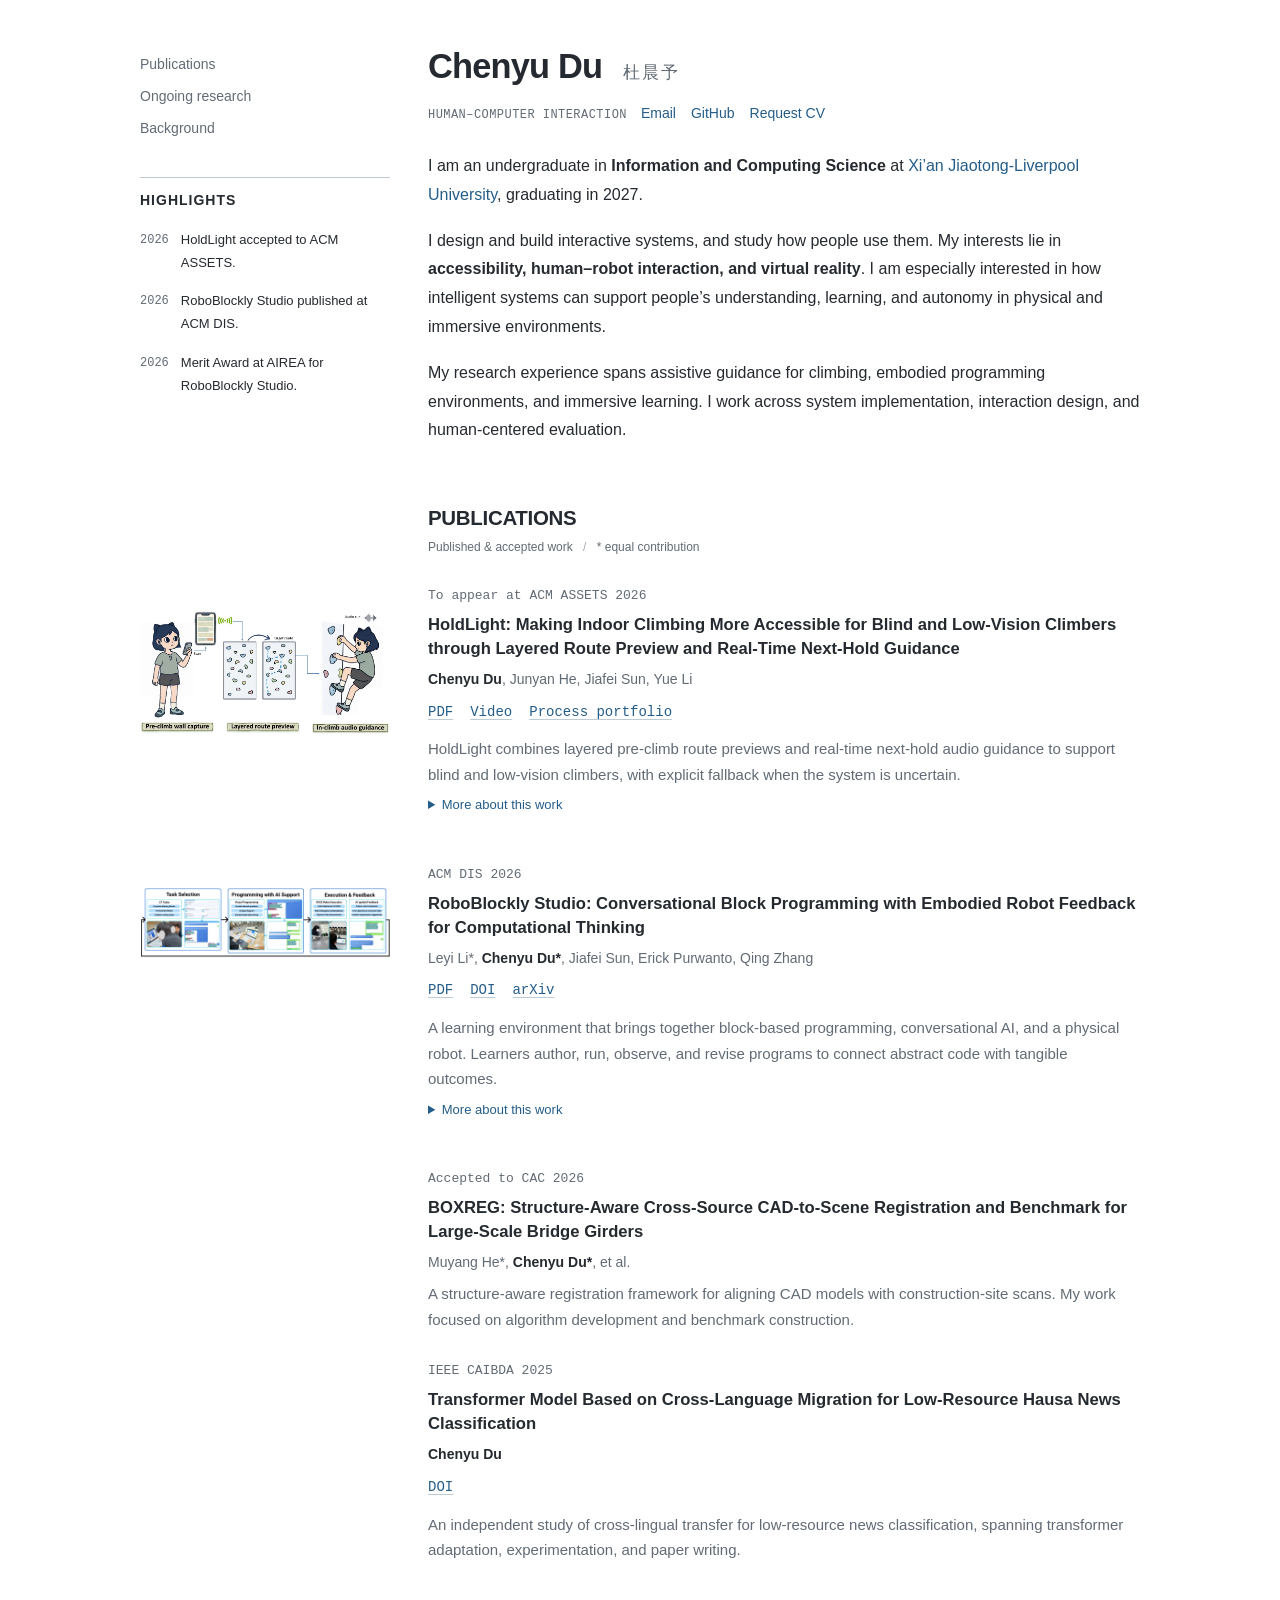
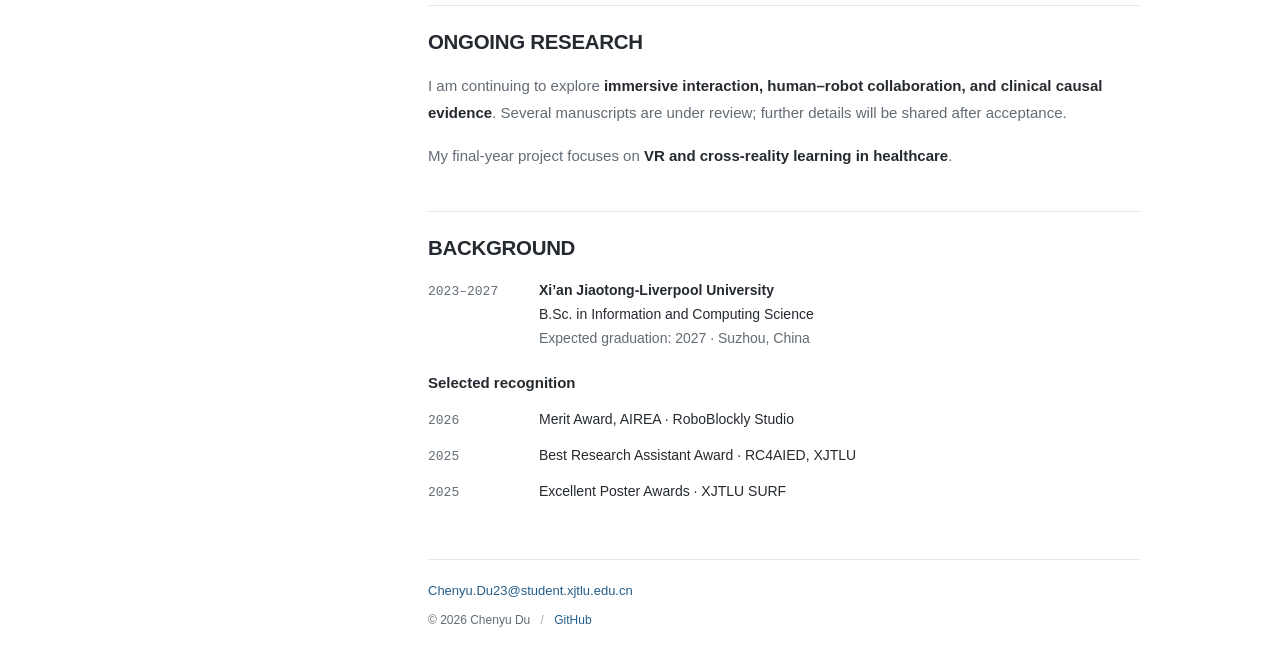
==== index.html @ e1e1f390 "Create academic homepage with accepted publications and private ongoing research" ====
<!doctype html>
<html lang="en"><head><meta charset="utf-8"><meta name="viewport" content="width=device-width, initial-scale=1"><title>Chenyu Du | Human–Computer Interaction</title><meta name="description" content="Chenyu Du, undergraduate at XJTLU. Research in human–computer interaction, accessibility, human–robot interaction, and virtual reality."><meta name="theme-color" content="#ffffff"><link rel="canonical" href="https://yuuu-05.github.io/"><link rel="icon" href="data:image/svg+xml,%3Csvg xmlns='http://www.w3.org/2000/svg' viewBox='0 0 64 64'%3E%3Crect width='64' height='64' rx='12' fill='%23212830'/%3E%3Ctext x='32' y='44' text-anchor='middle' font-family='Arial' font-size='32' fill='white'%3ECD%3C/text%3E%3C/svg%3E"><link rel="stylesheet" href="styles.css"><script defer src="script.js"></script></head>
<body><a href="#about" class="skip-link">Skip to content</a><main class="page">
<div class="introduction">
<section id="about" class="about" aria-labelledby="name"><h1 id="name">Chenyu Du <span lang="zh">杜晨予</span></h1><div class="identity"><p>Human–Computer Interaction</p><nav aria-label="Profile links"><a href="mailto:Chenyu.Du23@student.xjtlu.edu.cn">Email</a><a href="https://github.com/Yuuu-05">GitHub</a><a href="mailto:Chenyu.Du23@student.xjtlu.edu.cn?subject=CV%20request">Request CV</a></nav></div>
<p>I am an undergraduate in <strong>Information and Computing Science</strong> at <a href="https://www.xjtlu.edu.cn/en">Xi’an Jiaotong-Liverpool University</a>, graduating in 2027.</p>
<p>I design and build interactive systems, and study how people use them. My interests lie in <strong>accessibility, human–robot interaction, and virtual reality</strong>. I am especially interested in how intelligent systems can support people’s understanding, learning, and autonomy in physical and immersive environments.</p>
<p>My research experience spans assistive guidance for climbing, embodied programming environments, and immersive learning. I work across system implementation, interaction design, and human-centered evaluation.</p></section>
<aside class="sidebar" aria-label="Highlights and navigation"><nav class="section-nav" aria-label="On this page"><a href="#publications">Publications</a><a href="#ongoing">Ongoing research</a><a href="#background">Background</a></nav><section class="highlights"><h2>Highlights</h2><p><time>2026</time><span><strong>HoldLight</strong> accepted to ACM ASSETS.</span></p><p><time>2026</time><span><strong>RoboBlockly Studio</strong> published at ACM DIS.</span></p><p><time>2026</time><span>Merit Award at AIREA for RoboBlockly Studio.</span></p></section></aside></div>
<section id="publications" aria-labelledby="publications-title"><header class="section-header"><h2 id="publications-title">Publications</h2><p>Published &amp; accepted work <span class="separator">/</span> * equal contribution</p></header>
<article class="paper" id="holdlight"><figure class="paper-visual"><a href="files/HoldLight.pdf" aria-label="Read the HoldLight paper"><img src="assets/holdlight.webp" width="975" height="486" alt="HoldLight: wall capture, layered route preview, and in-climb audio guidance."></a></figure><div class="paper-body"><p class="venue">To appear at ACM ASSETS 2026</p><h3><a href="files/HoldLight.pdf">HoldLight: Making Indoor Climbing More Accessible for Blind and Low-Vision Climbers through Layered Route Preview and Real-Time Next-Hold Guidance</a></h3><p class="authors"><strong>Chenyu Du</strong>, Junyan He, Jiafei Sun, Yue Li</p><div class="paper-links"><a href="files/HoldLight.pdf">PDF</a><a href="files/HoldLight-demo.mp4">Video</a><a href="https://yuuu-05.github.io/CPT208-ClimbProject-C2-4/">Process portfolio</a></div><p class="abstract">HoldLight combines layered pre-climb route previews and real-time next-hold audio guidance to support blind and low-vision climbers, with explicit fallback when the system is uncertain.</p><details><summary>More about this work</summary><div class="expanded"><p>I led the end-to-end mobile system implementation, including wall capture, hold detection, route sequencing, pose tracking, and audio guidance. I also led formative inquiry, iterative pilot refinement, and a counterbalanced evaluation with 12 blind and low-vision climbers.</p><p>The study examined route understanding, uncertainty, and perceived autonomy compared with controlled on-demand human support. Human safety support remains available throughout the climbing workflow.</p><video controls preload="none" playsinline poster="assets/holdlight.webp" aria-label="HoldLight demonstration"><source src="files/HoldLight-demo.mp4" type="video/mp4">View the <a href="files/HoldLight-demo.mp4">video</a>.</video></div></details></div></article>
<article class="paper" id="roboblockly"><figure class="paper-visual"><a href="https://arxiv.org/abs/2605.12059" aria-label="Read the RoboBlockly Studio paper"><img src="assets/roboblockly.webp" width="1092" height="308" alt="RoboBlockly Studio connects task selection, block programming with AI dialogue, and embodied robot execution."></a></figure><div class="paper-body"><p class="venue">ACM DIS 2026</p><h3><a href="https://doi.org/10.1145/3800645.3813071">RoboBlockly Studio: Conversational Block Programming with Embodied Robot Feedback for Computational Thinking</a></h3><p class="authors">Leyi Li*, <strong>Chenyu Du*</strong>, Jiafei Sun, Erick Purwanto, Qing Zhang</p><div class="paper-links"><a href="https://arxiv.org/pdf/2605.12059">PDF</a><a href="https://doi.org/10.1145/3800645.3813071">DOI</a><a href="https://arxiv.org/abs/2605.12059">arXiv</a></div><p class="abstract">A learning environment that brings together block-based programming, conversational AI, and a physical robot. Learners author, run, observe, and revise programs to connect abstract code with tangible outcomes.</p><details><summary>More about this work</summary><div class="expanded"><p>As co-first author, I co-led the technical design and implementation: Blockly-to-Python conversion, task-grounded AI feedback, WebSocket deployment, and execution on a Jetson Orin Nano / ROS 2 robot.</p><p>We informed the design through interviews with five programming teachers and evaluated the system with 32 high-school programming novices. I contributed to both study design and execution.</p></div></details></div></article>
<article class="paper text-only"><div class="paper-body"><p class="venue">Accepted to CAC 2026</p><h3>BOXREG: Structure-Aware Cross-Source CAD-to-Scene Registration and Benchmark for Large-Scale Bridge Girders</h3><p class="authors">Muyang He*, <strong>Chenyu Du*</strong>, et al.</p><p class="abstract">A structure-aware registration framework for aligning CAD models with construction-site scans. My work focused on algorithm development and benchmark construction.</p></div></article>
<article class="paper text-only"><div class="paper-body"><p class="venue">IEEE CAIBDA 2025</p><h3><a href="https://doi.org/10.1109/CAIBDA65784.2025.11182877">Transformer Model Based on Cross-Language Migration for Low-Resource Hausa News Classification</a></h3><p class="authors"><strong>Chenyu Du</strong></p><div class="paper-links"><a href="https://doi.org/10.1109/CAIBDA65784.2025.11182877">DOI</a></div><p class="abstract">An independent study of cross-lingual transfer for low-resource news classification, spanning transformer adaptation, experimentation, and paper writing.</p></div></article></section>
<section id="ongoing" class="text-section" aria-labelledby="ongoing-title"><h2 id="ongoing-title">Ongoing research</h2><p>I am continuing to explore <strong>immersive interaction, human–robot collaboration, and clinical causal evidence</strong>. Several manuscripts are under review; further details will be shared after acceptance.</p><p>My final-year project focuses on <strong>VR and cross-reality learning in healthcare</strong>.</p></section>
<section id="background" class="text-section" aria-labelledby="background-title"><h2 id="background-title">Background</h2><div class="background-entry"><span class="year">2023–2027</span><div><strong>Xi’an Jiaotong-Liverpool University</strong><p>B.Sc. in Information and Computing Science<br><span class="muted">Expected graduation: 2027 · Suzhou, China</span></p></div></div><h3 class="subheading">Selected recognition</h3><div class="background-entry"><span class="year">2026</span><p>Merit Award, AIREA · RoboBlockly Studio</p></div><div class="background-entry"><span class="year">2025</span><p>Best Research Assistant Award · RC4AIED, XJTLU</p></div><div class="background-entry"><span class="year">2025</span><p>Excellent Poster Awards · XJTLU SURF</p></div></section>
<footer><a href="mailto:Chenyu.Du23@student.xjtlu.edu.cn">Chenyu.Du23@student.xjtlu.edu.cn</a><p>© 2026 Chenyu Du <span class="separator">/</span> <a href="https://github.com/Yuuu-05">GitHub</a></p></footer></main></body></html>
---- styles.css ----
@charset "UTF-8";
:root{--text:#252a30;--secondary:#626b75;--link:#245d89;--rule:#e6e9ec;--aside:250px;--gap:38px;font-family:'Segoe UI',Arial,sans-serif;color:var(--text);background:#fff;font-size:16px}
*{box-sizing:border-box}html{scroll-behavior:smooth;scroll-padding-top:28px}body{margin:0;line-height:1.7;-webkit-font-smoothing:antialiased}a{color:var(--link);text-decoration:none;text-underline-offset:3px}a:hover{text-decoration:underline}a:focus-visible,summary:focus-visible{outline:2px solid var(--link);outline-offset:5px}p{margin:0 0 16px}strong{font-weight:600}h1,h2,h3{margin:0;line-height:1.4}h1{font-size:2.15rem;font-weight:650;letter-spacing:-.8px}h1 span{font-size:1.05rem;font-weight:400;color:var(--secondary);letter-spacing:2px;margin-left:12px;display:inline-block}h2{font-size:1.28rem;font-weight:650;letter-spacing:-.3px}h3{font-size:1.04rem;font-weight:600;line-height:1.45}.page{max-width:1060px;padding:42px 30px 28px;margin:auto}.introduction{display:grid;grid-template-columns:var(--aside) minmax(0,1fr);column-gap:var(--gap);margin-bottom:42px}.about{grid-column:2;grid-row:1}.about>p{line-height:1.8;margin-bottom:17px}.identity{display:flex;gap:14px;align-items:baseline;flex-wrap:wrap;margin:12px 0 26px}.identity>p{font-family:Consolas,'Courier New',monospace;font-size:.75rem;letter-spacing:.45px;color:var(--secondary);margin:0;text-transform:uppercase}.identity nav{display:flex;flex-wrap:wrap;gap:15px;font-size:.875rem}.sidebar{grid-column:1;grid-row:1;padding-top:11px}.section-nav{display:flex;flex-direction:column;align-items:flex-start;gap:8px;font-size:.875rem;margin-bottom:37px}.section-nav a{color:var(--secondary)}.section-nav a:hover{color:var(--link)}.highlights{border-top:1px solid #bfc7cf;padding-top:13px}.highlights h2{font-size:.875rem;letter-spacing:1px;text-transform:uppercase;margin-bottom:18px}.highlights p{display:flex;gap:12px;font-size:.8125rem;line-height:1.75;margin-bottom:16px}.highlights time{font-family:Consolas,'Courier New',monospace;color:var(--secondary);padding-top:1px;font-size:.75rem}.highlights strong{font-weight:500}.section-header{margin-left:calc(var(--aside) + var(--gap));margin-bottom:29px}.section-header h2{text-transform:uppercase}.section-header p{font-size:.75rem;color:var(--secondary);margin:4px 0 0}.separator{margin:0 7px;color:#a3aab2}.paper{display:grid;grid-template-columns:var(--aside) minmax(0,1fr);gap:var(--gap);margin-bottom:42px;align-items:start}.paper-visual{margin:0;padding-top:23px}.paper-visual a{display:block}.paper-visual img{display:block;width:100%;height:auto;max-height:205px;object-fit:contain}.paper-body{min-width:0}.venue{font-family:Consolas,'Courier New',monospace;font-size:.8125rem;color:var(--secondary);line-height:1.6;margin:0 0 6px}.paper h3{margin-bottom:7px}.paper h3 a{color:var(--text)}.paper h3 a:hover{color:var(--link)}.authors{font-size:.875rem;line-height:1.6;color:var(--secondary);margin:0 0 8px}.authors strong{color:var(--text)}.paper-links{display:flex;flex-wrap:wrap;gap:17px;font-family:Consolas,'Courier New',monospace;font-size:.875rem;margin-bottom:10px}.paper-links a{padding:2px 0;text-decoration:underline;text-decoration-color:#bdcbd5}.abstract{font-size:.9375rem;line-height:1.7;color:var(--secondary);margin:0}details{font-size:.9375rem;color:var(--secondary)}summary{font-size:.8125rem;cursor:pointer;display:list-item;list-style-position:inside;line-height:1.8;padding:6px 0;color:var(--link);width:fit-content}.expanded{padding-top:8px}.expanded p{margin-bottom:13px}.expanded video{width:100%;display:block;margin-top:16px}.text-only .paper-body{grid-column:2}.text-only{margin-bottom:29px}.text-section{margin:42px 0 0 calc(var(--aside) + var(--gap));padding-top:22px;border-top:1px solid var(--rule)}.text-section h2{text-transform:uppercase;margin-bottom:16px}.text-section>p{font-size:.9375rem;color:var(--secondary);line-height:1.8}.text-section strong{color:var(--text)}.background-entry{display:grid;grid-template-columns:96px minmax(0,1fr);gap:15px;font-size:.875rem;margin-bottom:12px}.background-entry p{margin:0}.year{font-family:Consolas,'Courier New',monospace;font-size:.8125rem;color:var(--secondary);padding-top:2px}.muted{color:var(--secondary)}.subheading{font-size:.9375rem;margin:22px 0 14px}footer{margin:55px 0 0 calc(var(--aside) + var(--gap));padding:20px 0 0;border-top:1px solid var(--rule);font-size:.8125rem}footer>a{overflow-wrap:anywhere}footer p{font-size:.75rem;color:var(--secondary);margin:8px 0 0}.skip-link{position:absolute;left:16px;top:-100px;background:#fff;padding:10px}.skip-link:focus{top:5px}::selection{background:#e3edf5}
@media(max-width:900px){:root{--aside:210px;--gap:28px}.page{padding:32px 25px}.identity{gap:9px;margin-bottom:20px}.introduction{margin-bottom:30px}h1{font-size:2rem}}
@media(max-width:700px){.page{max-width:600px;padding:28px 23px}.introduction{display:flex;flex-direction:column;margin-bottom:28px}.about{order:0}.sidebar{order:1;padding:0}.section-nav{flex-direction:row;flex-wrap:wrap;gap:8px 21px;margin:7px 0 20px}.highlights{display:none}.identity{margin-bottom:22px}.about>p{font-size:1rem}.section-header{margin-left:0;margin-bottom:24px}.paper{grid-template-columns:1fr;gap:17px;margin-bottom:32px;padding-bottom:28px;border-bottom:1px solid var(--rule)}.paper-visual{padding:0;max-width:380px}.paper-visual img{max-height:185px;object-position:left center}.paper-body{grid-column:1!important}.paper h3{font-size:1.065rem}.text-only{border-bottom:0;padding-bottom:0;margin-bottom:27px}.text-section{margin:32px 0 0;padding-top:22px}footer{margin:35px 0 0}.paper-links{gap:23px}.paper-links a{padding:6px 0}summary{padding:10px 0}.background-entry{grid-template-columns:87px minmax(0,1fr);gap:10px}}
@media(prefers-reduced-motion:reduce){html{scroll-behavior:auto}}@media print{.page{max-width:none;padding:0}.sidebar,.skip-link,video,footer{display:none}.introduction{display:block}.paper{break-inside:avoid}.section-header,.text-section{margin-left:0}.text-only .paper-body{grid-column:1/-1}a{color:inherit}}
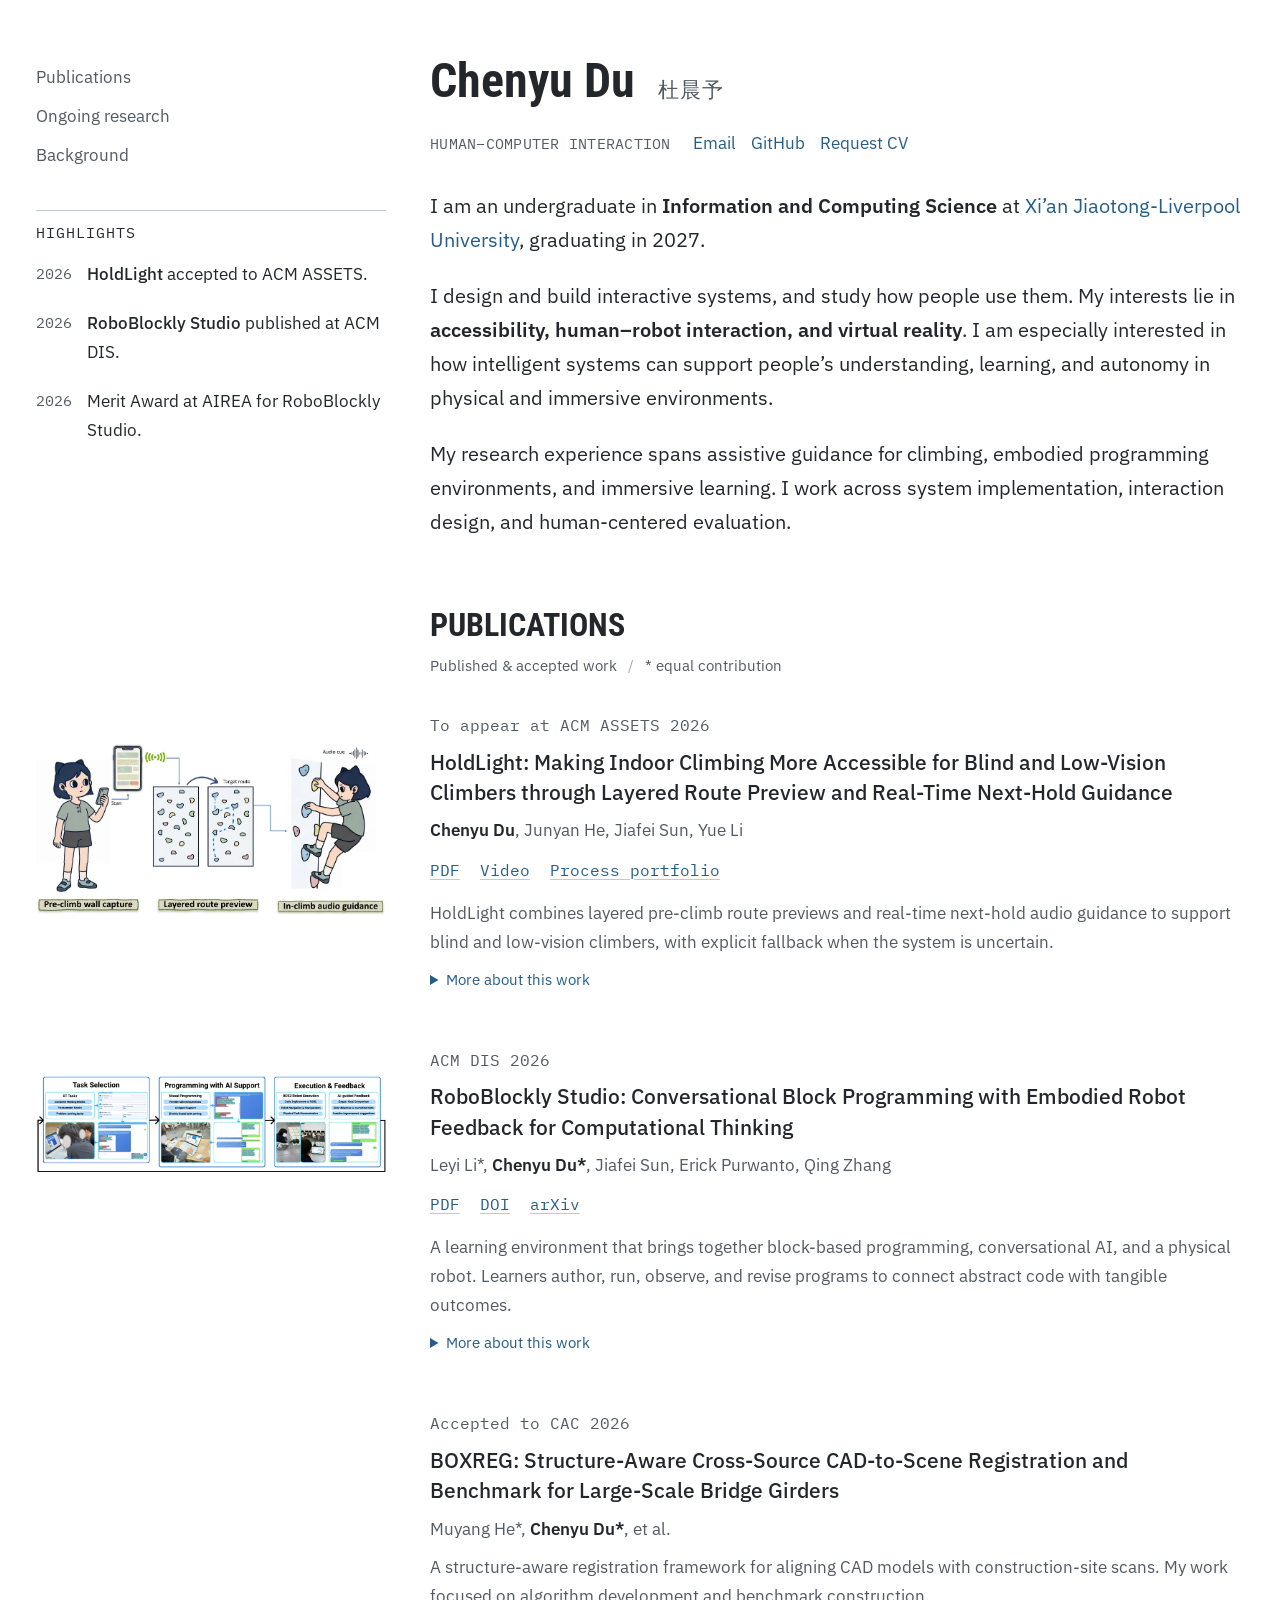
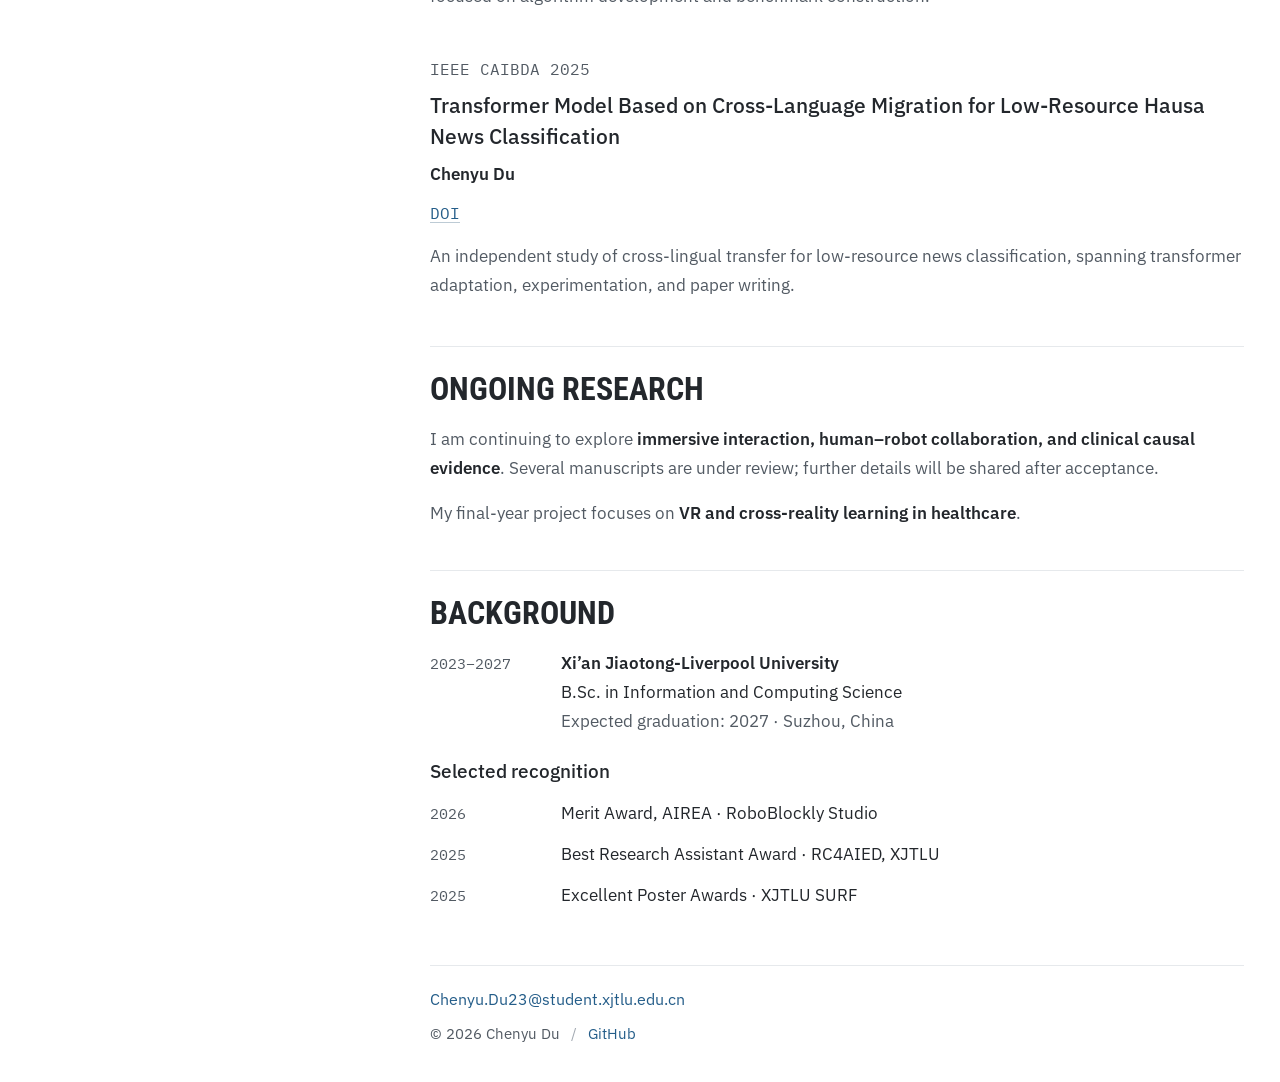
==== commit 97a52259: "Match academic typography and improve reading scale" ====
--- a/index.html
+++ b/index.html
@@ -1,5 +1,5 @@
 <!doctype html>
-<html lang="en"><head><meta charset="utf-8"><meta name="viewport" content="width=device-width, initial-scale=1"><title>Chenyu Du | Human–Computer Interaction</title><meta name="description" content="Chenyu Du, undergraduate at XJTLU. Research in human–computer interaction, accessibility, human–robot interaction, and virtual reality."><meta name="theme-color" content="#ffffff"><link rel="canonical" href="https://yuuu-05.github.io/"><link rel="icon" href="data:image/svg+xml,%3Csvg xmlns='http://www.w3.org/2000/svg' viewBox='0 0 64 64'%3E%3Crect width='64' height='64' rx='12' fill='%23212830'/%3E%3Ctext x='32' y='44' text-anchor='middle' font-family='Arial' font-size='32' fill='white'%3ECD%3C/text%3E%3C/svg%3E"><link rel="stylesheet" href="styles.css"><script defer src="script.js"></script></head>
+<html lang="en"><head><meta charset="utf-8"><meta name="viewport" content="width=device-width, initial-scale=1"><title>Chenyu Du | Human–Computer Interaction</title><meta name="description" content="Chenyu Du, undergraduate at XJTLU. Research in human–computer interaction, accessibility, human–robot interaction, and virtual reality."><meta name="theme-color" content="#ffffff"><link rel="canonical" href="https://yuuu-05.github.io/"><link rel="icon" href="data:image/svg+xml,%3Csvg xmlns='http://www.w3.org/2000/svg' viewBox='0 0 64 64'%3E%3Crect width='64' height='64' rx='12' fill='%23212830'/%3E%3Ctext x='32' y='44' text-anchor='middle' font-family='Arial' font-size='32' fill='white'%3ECD%3C/text%3E%3C/svg%3E"><link rel="stylesheet" href="styles.css?v=20261009-type3"><script defer src="script.js"></script></head>
 <body><a href="#about" class="skip-link">Skip to content</a><main class="page">
 <div class="introduction">
 <section id="about" class="about" aria-labelledby="name"><h1 id="name">Chenyu Du <span lang="zh">杜晨予</span></h1><div class="identity"><p>Human–Computer Interaction</p><nav aria-label="Profile links"><a href="mailto:Chenyu.Du23@student.xjtlu.edu.cn">Email</a><a href="https://github.com/Yuuu-05">GitHub</a><a href="mailto:Chenyu.Du23@student.xjtlu.edu.cn?subject=CV%20request">Request CV</a></nav></div>
--- a/styles.css
+++ b/styles.css
@@ -1,6 +1,48 @@
 @charset "UTF-8";
+@font-face{font-family:'IBM Plex Sans';font-style:normal;font-weight:400;font-display:swap;src:url('assets/fonts/ibm-plex-sans-400.ttf') format('truetype')}
+@font-face{font-family:'IBM Plex Sans';font-style:normal;font-weight:500;font-display:swap;src:url('assets/fonts/ibm-plex-sans-500.ttf') format('truetype')}
+@font-face{font-family:'IBM Plex Sans';font-style:normal;font-weight:600;font-display:swap;src:url('assets/fonts/ibm-plex-sans-600.ttf') format('truetype')}
+@font-face{font-family:'Roboto Condensed';font-style:normal;font-weight:700;font-display:swap;src:url('assets/fonts/roboto-condensed.ttf') format('truetype')}
+@font-face{font-family:'IBM Plex Mono';font-style:normal;font-weight:400;font-display:swap;src:url('assets/fonts/ibm-plex-mono.ttf') format('truetype')}
 :root{--text:#252a30;--secondary:#626b75;--link:#245d89;--rule:#e6e9ec;--aside:250px;--gap:38px;font-family:'Segoe UI',Arial,sans-serif;color:var(--text);background:#fff;font-size:16px}
 *{box-sizing:border-box}html{scroll-behavior:smooth;scroll-padding-top:28px}body{margin:0;line-height:1.7;-webkit-font-smoothing:antialiased}a{color:var(--link);text-decoration:none;text-underline-offset:3px}a:hover{text-decoration:underline}a:focus-visible,summary:focus-visible{outline:2px solid var(--link);outline-offset:5px}p{margin:0 0 16px}strong{font-weight:600}h1,h2,h3{margin:0;line-height:1.4}h1{font-size:2.15rem;font-weight:650;letter-spacing:-.8px}h1 span{font-size:1.05rem;font-weight:400;color:var(--secondary);letter-spacing:2px;margin-left:12px;display:inline-block}h2{font-size:1.28rem;font-weight:650;letter-spacing:-.3px}h3{font-size:1.04rem;font-weight:600;line-height:1.45}.page{max-width:1060px;padding:42px 30px 28px;margin:auto}.introduction{display:grid;grid-template-columns:var(--aside) minmax(0,1fr);column-gap:var(--gap);margin-bottom:42px}.about{grid-column:2;grid-row:1}.about>p{line-height:1.8;margin-bottom:17px}.identity{display:flex;gap:14px;align-items:baseline;flex-wrap:wrap;margin:12px 0 26px}.identity>p{font-family:Consolas,'Courier New',monospace;font-size:.75rem;letter-spacing:.45px;color:var(--secondary);margin:0;text-transform:uppercase}.identity nav{display:flex;flex-wrap:wrap;gap:15px;font-size:.875rem}.sidebar{grid-column:1;grid-row:1;padding-top:11px}.section-nav{display:flex;flex-direction:column;align-items:flex-start;gap:8px;font-size:.875rem;margin-bottom:37px}.section-nav a{color:var(--secondary)}.section-nav a:hover{color:var(--link)}.highlights{border-top:1px solid #bfc7cf;padding-top:13px}.highlights h2{font-size:.875rem;letter-spacing:1px;text-transform:uppercase;margin-bottom:18px}.highlights p{display:flex;gap:12px;font-size:.8125rem;line-height:1.75;margin-bottom:16px}.highlights time{font-family:Consolas,'Courier New',monospace;color:var(--secondary);padding-top:1px;font-size:.75rem}.highlights strong{font-weight:500}.section-header{margin-left:calc(var(--aside) + var(--gap));margin-bottom:29px}.section-header h2{text-transform:uppercase}.section-header p{font-size:.75rem;color:var(--secondary);margin:4px 0 0}.separator{margin:0 7px;color:#a3aab2}.paper{display:grid;grid-template-columns:var(--aside) minmax(0,1fr);gap:var(--gap);margin-bottom:42px;align-items:start}.paper-visual{margin:0;padding-top:23px}.paper-visual a{display:block}.paper-visual img{display:block;width:100%;height:auto;max-height:205px;object-fit:contain}.paper-body{min-width:0}.venue{font-family:Consolas,'Courier New',monospace;font-size:.8125rem;color:var(--secondary);line-height:1.6;margin:0 0 6px}.paper h3{margin-bottom:7px}.paper h3 a{color:var(--text)}.paper h3 a:hover{color:var(--link)}.authors{font-size:.875rem;line-height:1.6;color:var(--secondary);margin:0 0 8px}.authors strong{color:var(--text)}.paper-links{display:flex;flex-wrap:wrap;gap:17px;font-family:Consolas,'Courier New',monospace;font-size:.875rem;margin-bottom:10px}.paper-links a{padding:2px 0;text-decoration:underline;text-decoration-color:#bdcbd5}.abstract{font-size:.9375rem;line-height:1.7;color:var(--secondary);margin:0}details{font-size:.9375rem;color:var(--secondary)}summary{font-size:.8125rem;cursor:pointer;display:list-item;list-style-position:inside;line-height:1.8;padding:6px 0;color:var(--link);width:fit-content}.expanded{padding-top:8px}.expanded p{margin-bottom:13px}.expanded video{width:100%;display:block;margin-top:16px}.text-only .paper-body{grid-column:2}.text-only{margin-bottom:29px}.text-section{margin:42px 0 0 calc(var(--aside) + var(--gap));padding-top:22px;border-top:1px solid var(--rule)}.text-section h2{text-transform:uppercase;margin-bottom:16px}.text-section>p{font-size:.9375rem;color:var(--secondary);line-height:1.8}.text-section strong{color:var(--text)}.background-entry{display:grid;grid-template-columns:96px minmax(0,1fr);gap:15px;font-size:.875rem;margin-bottom:12px}.background-entry p{margin:0}.year{font-family:Consolas,'Courier New',monospace;font-size:.8125rem;color:var(--secondary);padding-top:2px}.muted{color:var(--secondary)}.subheading{font-size:.9375rem;margin:22px 0 14px}footer{margin:55px 0 0 calc(var(--aside) + var(--gap));padding:20px 0 0;border-top:1px solid var(--rule);font-size:.8125rem}footer>a{overflow-wrap:anywhere}footer p{font-size:.75rem;color:var(--secondary);margin:8px 0 0}.skip-link{position:absolute;left:16px;top:-100px;background:#fff;padding:10px}.skip-link:focus{top:5px}::selection{background:#e3edf5}
 @media(max-width:900px){:root{--aside:210px;--gap:28px}.page{padding:32px 25px}.identity{gap:9px;margin-bottom:20px}.introduction{margin-bottom:30px}h1{font-size:2rem}}
 @media(max-width:700px){.page{max-width:600px;padding:28px 23px}.introduction{display:flex;flex-direction:column;margin-bottom:28px}.about{order:0}.sidebar{order:1;padding:0}.section-nav{flex-direction:row;flex-wrap:wrap;gap:8px 21px;margin:7px 0 20px}.highlights{display:none}.identity{margin-bottom:22px}.about>p{font-size:1rem}.section-header{margin-left:0;margin-bottom:24px}.paper{grid-template-columns:1fr;gap:17px;margin-bottom:32px;padding-bottom:28px;border-bottom:1px solid var(--rule)}.paper-visual{padding:0;max-width:380px}.paper-visual img{max-height:185px;object-position:left center}.paper-body{grid-column:1!important}.paper h3{font-size:1.065rem}.text-only{border-bottom:0;padding-bottom:0;margin-bottom:27px}.text-section{margin:32px 0 0;padding-top:22px}footer{margin:35px 0 0}.paper-links{gap:23px}.paper-links a{padding:6px 0}summary{padding:10px 0}.background-entry{grid-template-columns:87px minmax(0,1fr);gap:10px}}
 @media(prefers-reduced-motion:reduce){html{scroll-behavior:auto}}@media print{.page{max-width:none;padding:0}.sidebar,.skip-link,video,footer{display:none}.introduction{display:block}.paper{break-inside:avoid}.section-header,.text-section{margin-left:0}.text-only .paper-body{grid-column:1/-1}a{color:inherit}}
+
+/* Reference-matched typography; fonts are served locally. */
+:root{--aside:350px;--gap:44px;--text:#23272c;--secondary:#525a63;font-family:'IBM Plex Sans','Segoe UI',Arial,sans-serif;font-size:20px}
+.page{max-width:1380px;padding:52px 36px 36px}
+h1,h2{font-family:'Roboto Condensed','Arial Narrow',sans-serif;font-weight:700;letter-spacing:0}
+h1{font-size:2.4rem;line-height:1.2}
+h1 span{font-family:'IBM Plex Sans','Microsoft YaHei',sans-serif;font-size:1.05rem;letter-spacing:1px}
+h2{font-size:1.6rem;line-height:1.25}
+h3,.paper h3{font-size:1.05rem;font-weight:500;line-height:1.45}
+.about>p{font-size:1rem;font-weight:400;line-height:1.7;margin-bottom:22px}
+.identity{margin:19px 0 32px;gap:14px 22px}
+.identity>p,.venue,.paper-links,.year,.highlights time{font-family:'IBM Plex Mono',Consolas,monospace}
+.identity>p{font-size:.75rem;letter-spacing:.25px}
+.identity nav,.section-nav{font-size:.85rem}
+.section-nav{gap:10px;margin-bottom:40px}
+.highlights h2{font-family:'IBM Plex Mono',monospace;font-size:.75rem;font-weight:500;letter-spacing:1px}
+.highlights p{font-size:.85rem;line-height:1.7;margin-bottom:20px;gap:15px}
+.highlights time{font-size:.75rem}
+.introduction{margin-bottom:44px}
+.section-header{margin-bottom:34px}
+.section-header p{font-size:.75rem;margin-top:8px}
+.paper{margin-bottom:46px}
+.paper-visual{padding-top:28px}
+.paper-visual img{max-height:255px}
+.venue{font-size:.8rem;margin-bottom:8px}
+.paper h3{margin-bottom:10px}
+.authors{font-size:.85rem;line-height:1.6;margin-bottom:10px}
+.paper-links{font-size:.8rem;gap:20px;margin-bottom:13px}
+.abstract,details,.text-section>p{font-size:.85rem;line-height:1.7}
+summary{font-size:.75rem;padding:9px 0}
+.background-entry{font-size:.85rem;grid-template-columns:116px minmax(0,1fr)}
+.year{font-size:.75rem}
+.subheading{font-size:.95rem;font-weight:500}
+footer{font-size:.8rem}footer p{font-size:.75rem}
+@media(max-width:1100px) and (min-width:701px){:root{--aside:250px;--gap:32px}.page{padding:40px 28px}.identity{gap:10px}.paper-visual img{max-height:210px}}
+@media(max-width:850px) and (min-width:701px){:root{--aside:190px;--gap:26px}.page{padding:32px 24px}}
+@media(max-width:700px){:root{font-size:18px}.page{max-width:620px;padding:30px 22px}h1{font-size:2.2rem}h1 span{font-size:1rem}h2{font-size:1.5rem}.identity{margin:15px 0 25px}.identity>p{font-size:.75rem}.identity nav,.section-nav{font-size:.9rem}.about>p{font-size:1rem;line-height:1.7}.section-nav{gap:12px 20px;margin:6px 0 14px}.paper-visual{padding:0;max-width:100%}.paper-visual img{max-height:210px}.paper h3{font-size:1.08rem}.abstract,details,.text-section>p{font-size:.95rem}.authors{font-size:.9rem}.paper-links,.venue,summary{font-size:.85rem}.section-header p{font-size:.8rem}.paper{margin-bottom:32px}.background-entry{font-size:.9rem;grid-template-columns:92px minmax(0,1fr)}.year{font-size:.8rem}.paper-links a,summary{padding-top:10px;padding-bottom:10px}}
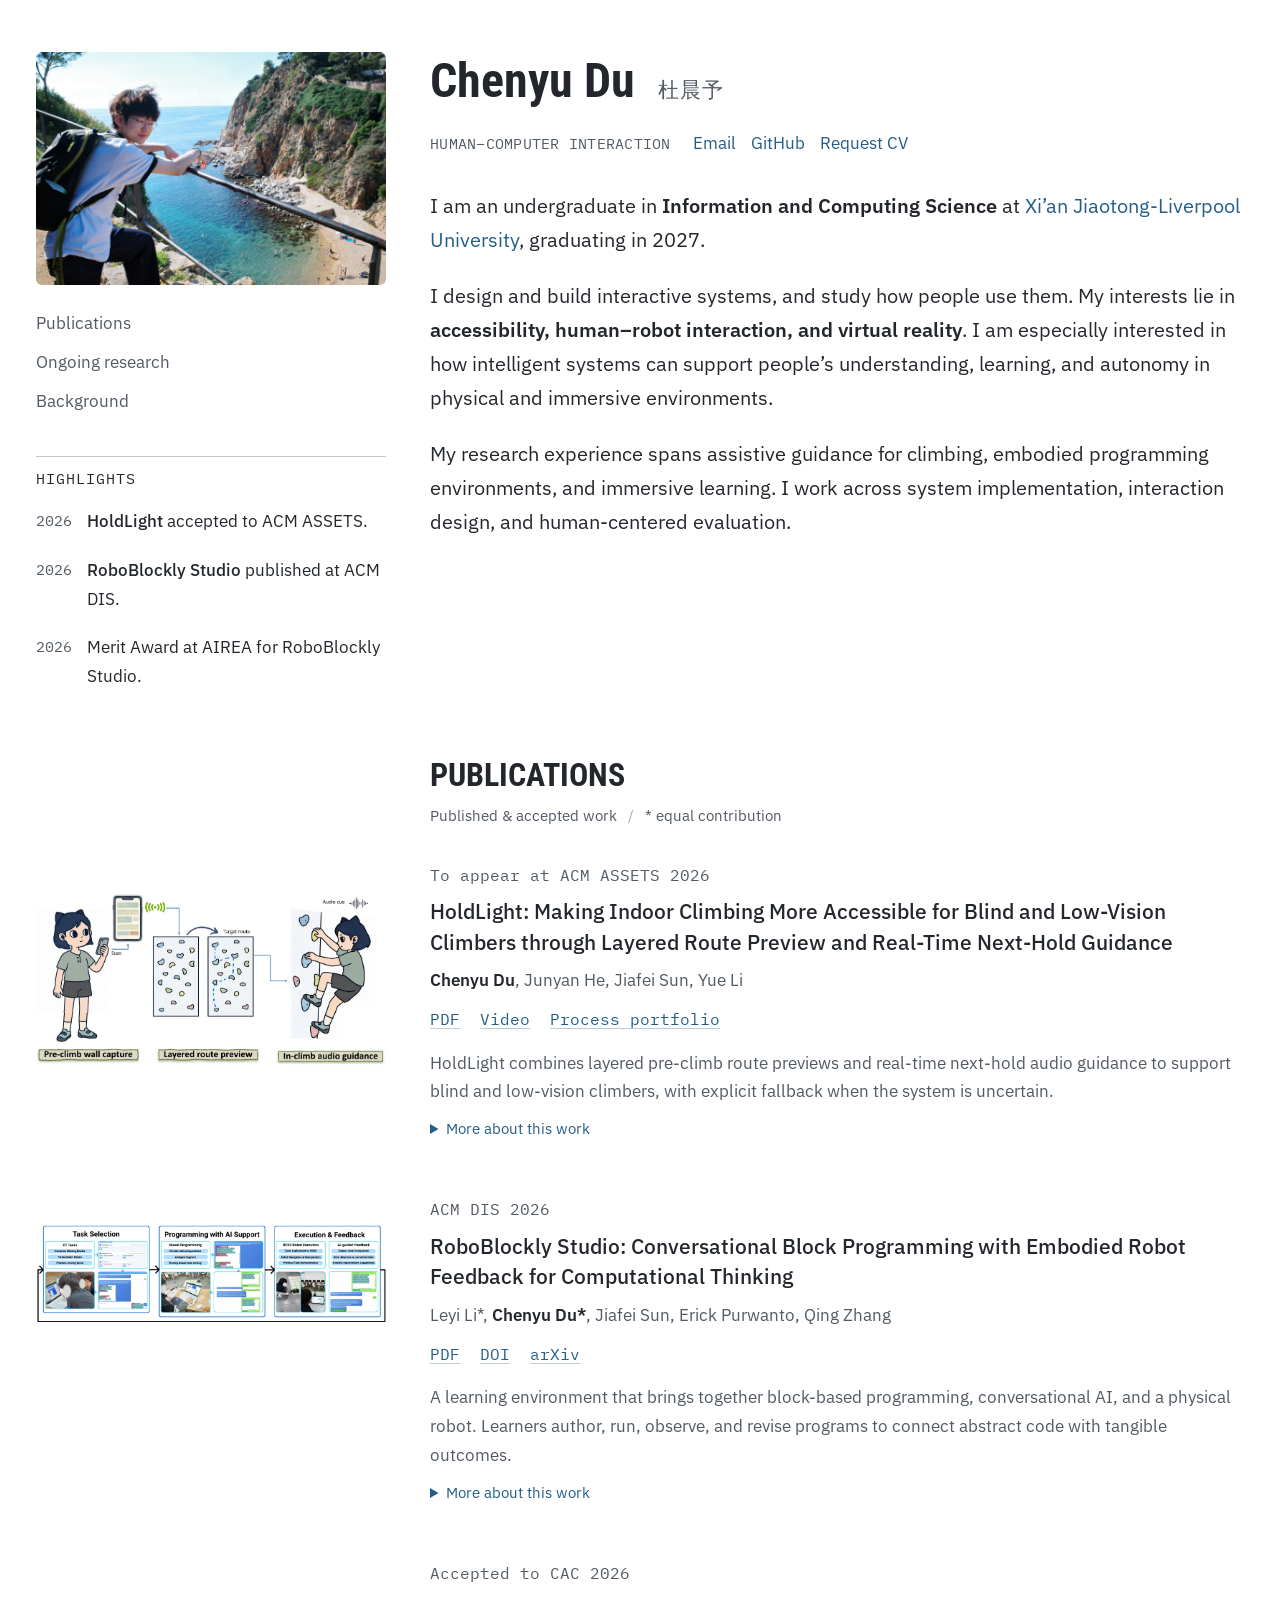
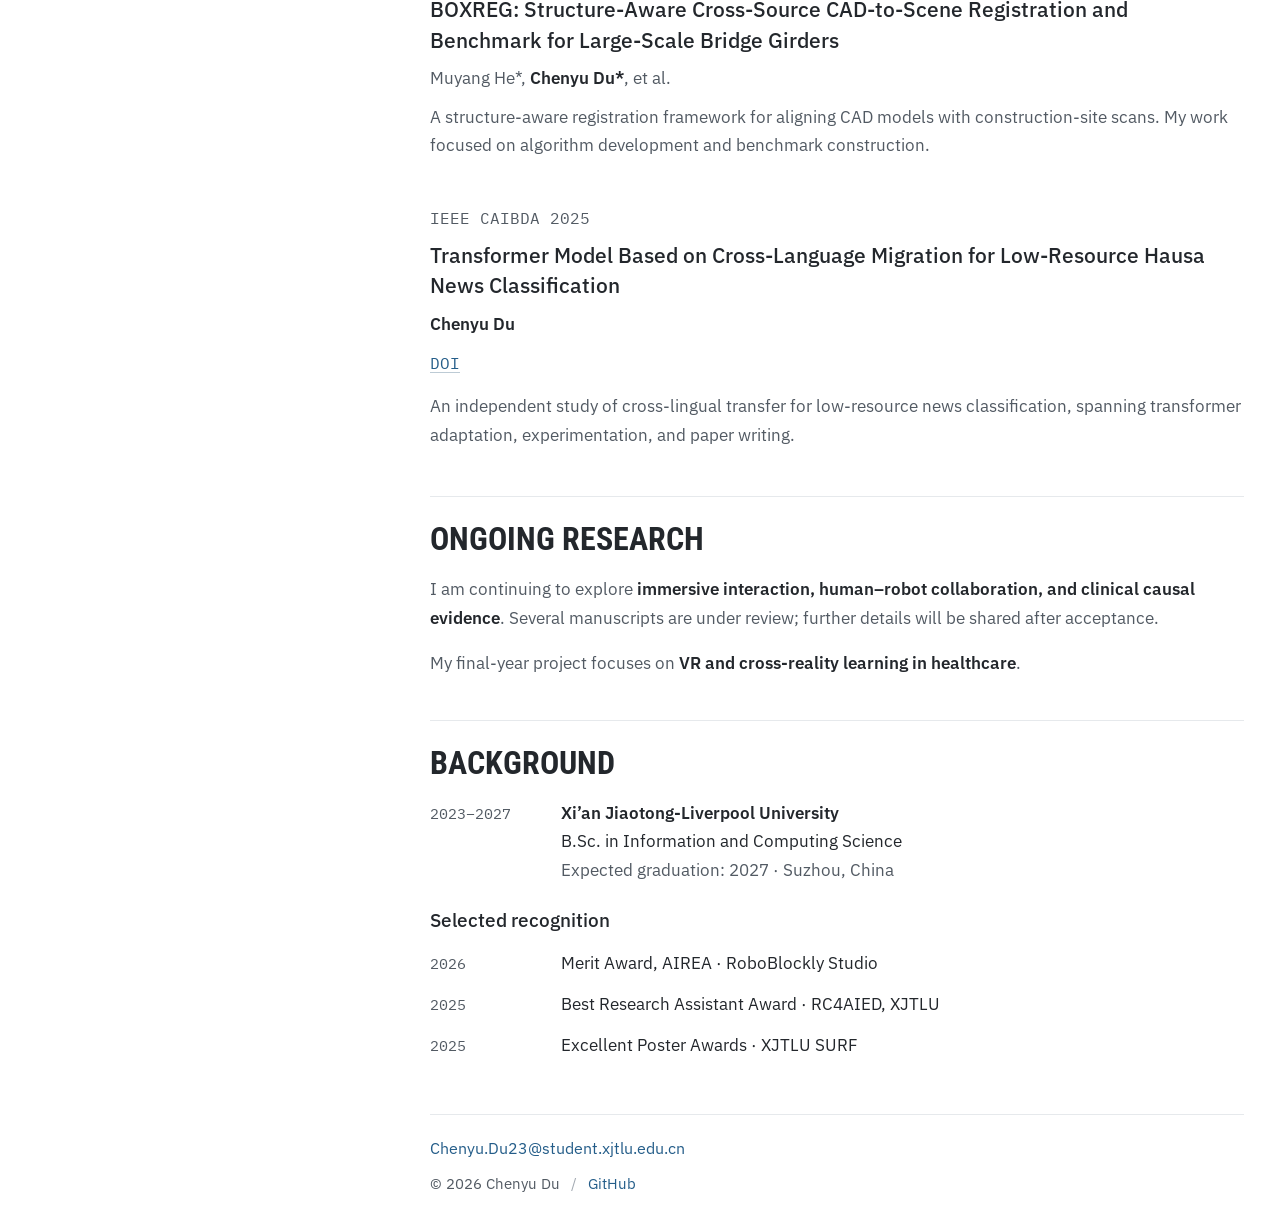
==== commit c5a1d5aa: "Add personal photograph to homepage introduction" ====
--- a/index.html
+++ b/index.html
@@ -1,12 +1,12 @@
 <!doctype html>
-<html lang="en"><head><meta charset="utf-8"><meta name="viewport" content="width=device-width, initial-scale=1"><title>Chenyu Du | Human–Computer Interaction</title><meta name="description" content="Chenyu Du, undergraduate at XJTLU. Research in human–computer interaction, accessibility, human–robot interaction, and virtual reality."><meta name="theme-color" content="#ffffff"><link rel="canonical" href="https://yuuu-05.github.io/"><link rel="icon" href="data:image/svg+xml,%3Csvg xmlns='http://www.w3.org/2000/svg' viewBox='0 0 64 64'%3E%3Crect width='64' height='64' rx='12' fill='%23212830'/%3E%3Ctext x='32' y='44' text-anchor='middle' font-family='Arial' font-size='32' fill='white'%3ECD%3C/text%3E%3C/svg%3E"><link rel="stylesheet" href="styles.css?v=20261009-type3"><script defer src="script.js"></script></head>
+<html lang="en"><head><meta charset="utf-8"><meta name="viewport" content="width=device-width, initial-scale=1"><title>Chenyu Du | Human–Computer Interaction</title><meta name="description" content="Chenyu Du, undergraduate at XJTLU. Research in human–computer interaction, accessibility, human–robot interaction, and virtual reality."><meta name="theme-color" content="#ffffff"><link rel="canonical" href="https://yuuu-05.github.io/"><link rel="icon" href="data:image/svg+xml,%3Csvg xmlns='http://www.w3.org/2000/svg' viewBox='0 0 64 64'%3E%3Crect width='64' height='64' rx='12' fill='%23212830'/%3E%3Ctext x='32' y='44' text-anchor='middle' font-family='Arial' font-size='32' fill='white'%3ECD%3C/text%3E%3C/svg%3E"><link rel="stylesheet" href="styles.css?v=20261030-portrait"><script defer src="script.js"></script></head>
 <body><a href="#about" class="skip-link">Skip to content</a><main class="page">
 <div class="introduction">
 <section id="about" class="about" aria-labelledby="name"><h1 id="name">Chenyu Du <span lang="zh">杜晨予</span></h1><div class="identity"><p>Human–Computer Interaction</p><nav aria-label="Profile links"><a href="mailto:Chenyu.Du23@student.xjtlu.edu.cn">Email</a><a href="https://github.com/Yuuu-05">GitHub</a><a href="mailto:Chenyu.Du23@student.xjtlu.edu.cn?subject=CV%20request">Request CV</a></nav></div>
 <p>I am an undergraduate in <strong>Information and Computing Science</strong> at <a href="https://www.xjtlu.edu.cn/en">Xi’an Jiaotong-Liverpool University</a>, graduating in 2027.</p>
 <p>I design and build interactive systems, and study how people use them. My interests lie in <strong>accessibility, human–robot interaction, and virtual reality</strong>. I am especially interested in how intelligent systems can support people’s understanding, learning, and autonomy in physical and immersive environments.</p>
 <p>My research experience spans assistive guidance for climbing, embodied programming environments, and immersive learning. I work across system implementation, interaction design, and human-centered evaluation.</p></section>
-<aside class="sidebar" aria-label="Highlights and navigation"><nav class="section-nav" aria-label="On this page"><a href="#publications">Publications</a><a href="#ongoing">Ongoing research</a><a href="#background">Background</a></nav><section class="highlights"><h2>Highlights</h2><p><time>2026</time><span><strong>HoldLight</strong> accepted to ACM ASSETS.</span></p><p><time>2026</time><span><strong>RoboBlockly Studio</strong> published at ACM DIS.</span></p><p><time>2026</time><span>Merit Award at AIREA for RoboBlockly Studio.</span></p></section></aside></div>
+<aside class="sidebar" aria-label="Portrait, highlights and navigation"><figure class="profile-photo"><img src="assets/chenyu-du.jpg" width="6000" height="4000" alt="Chenyu Du by the coast" fetchpriority="high" decoding="async"></figure><nav class="section-nav" aria-label="On this page"><a href="#publications">Publications</a><a href="#ongoing">Ongoing research</a><a href="#background">Background</a></nav><section class="highlights"><h2>Highlights</h2><p><time>2026</time><span><strong>HoldLight</strong> accepted to ACM ASSETS.</span></p><p><time>2026</time><span><strong>RoboBlockly Studio</strong> published at ACM DIS.</span></p><p><time>2026</time><span>Merit Award at AIREA for RoboBlockly Studio.</span></p></section></aside></div>
 <section id="publications" aria-labelledby="publications-title"><header class="section-header"><h2 id="publications-title">Publications</h2><p>Published &amp; accepted work <span class="separator">/</span> * equal contribution</p></header>
 <article class="paper" id="holdlight"><figure class="paper-visual"><a href="files/HoldLight.pdf" aria-label="Read the HoldLight paper"><img src="assets/holdlight.webp" width="975" height="486" alt="HoldLight: wall capture, layered route preview, and in-climb audio guidance."></a></figure><div class="paper-body"><p class="venue">To appear at ACM ASSETS 2026</p><h3><a href="files/HoldLight.pdf">HoldLight: Making Indoor Climbing More Accessible for Blind and Low-Vision Climbers through Layered Route Preview and Real-Time Next-Hold Guidance</a></h3><p class="authors"><strong>Chenyu Du</strong>, Junyan He, Jiafei Sun, Yue Li</p><div class="paper-links"><a href="files/HoldLight.pdf">PDF</a><a href="files/HoldLight-demo.mp4">Video</a><a href="https://yuuu-05.github.io/CPT208-ClimbProject-C2-4/">Process portfolio</a></div><p class="abstract">HoldLight combines layered pre-climb route previews and real-time next-hold audio guidance to support blind and low-vision climbers, with explicit fallback when the system is uncertain.</p><details><summary>More about this work</summary><div class="expanded"><p>I led the end-to-end mobile system implementation, including wall capture, hold detection, route sequencing, pose tracking, and audio guidance. I also led formative inquiry, iterative pilot refinement, and a counterbalanced evaluation with 12 blind and low-vision climbers.</p><p>The study examined route understanding, uncertainty, and perceived autonomy compared with controlled on-demand human support. Human safety support remains available throughout the climbing workflow.</p><video controls preload="none" playsinline poster="assets/holdlight.webp" aria-label="HoldLight demonstration"><source src="files/HoldLight-demo.mp4" type="video/mp4">View the <a href="files/HoldLight-demo.mp4">video</a>.</video></div></details></div></article>
 <article class="paper" id="roboblockly"><figure class="paper-visual"><a href="https://arxiv.org/abs/2605.12059" aria-label="Read the RoboBlockly Studio paper"><img src="assets/roboblockly.webp" width="1092" height="308" alt="RoboBlockly Studio connects task selection, block programming with AI dialogue, and embodied robot execution."></a></figure><div class="paper-body"><p class="venue">ACM DIS 2026</p><h3><a href="https://doi.org/10.1145/3800645.3813071">RoboBlockly Studio: Conversational Block Programming with Embodied Robot Feedback for Computational Thinking</a></h3><p class="authors">Leyi Li*, <strong>Chenyu Du*</strong>, Jiafei Sun, Erick Purwanto, Qing Zhang</p><div class="paper-links"><a href="https://arxiv.org/pdf/2605.12059">PDF</a><a href="https://doi.org/10.1145/3800645.3813071">DOI</a><a href="https://arxiv.org/abs/2605.12059">arXiv</a></div><p class="abstract">A learning environment that brings together block-based programming, conversational AI, and a physical robot. Learners author, run, observe, and revise programs to connect abstract code with tangible outcomes.</p><details><summary>More about this work</summary><div class="expanded"><p>As co-first author, I co-led the technical design and implementation: Blockly-to-Python conversion, task-grounded AI feedback, WebSocket deployment, and execution on a Jetson Orin Nano / ROS 2 robot.</p><p>We informed the design through interviews with five programming teachers and evaluated the system with 32 high-school programming novices. I contributed to both study design and execution.</p></div></details></div></article>
--- a/styles.css
+++ b/styles.css
@@ -46,3 +46,8 @@
 @media(max-width:1100px) and (min-width:701px){:root{--aside:250px;--gap:32px}.page{padding:40px 28px}.identity{gap:10px}.paper-visual img{max-height:210px}}
 @media(max-width:850px) and (min-width:701px){:root{--aside:190px;--gap:26px}.page{padding:32px 24px}}
 @media(max-width:700px){:root{font-size:18px}.page{max-width:620px;padding:30px 22px}h1{font-size:2.2rem}h1 span{font-size:1rem}h2{font-size:1.5rem}.identity{margin:15px 0 25px}.identity>p{font-size:.75rem}.identity nav,.section-nav{font-size:.9rem}.about>p{font-size:1rem;line-height:1.7}.section-nav{gap:12px 20px;margin:6px 0 14px}.paper-visual{padding:0;max-width:100%}.paper-visual img{max-height:210px}.paper h3{font-size:1.08rem}.abstract,details,.text-section>p{font-size:.95rem}.authors{font-size:.9rem}.paper-links,.venue,summary{font-size:.85rem}.section-header p{font-size:.8rem}.paper{margin-bottom:32px}.background-entry{font-size:.9rem;grid-template-columns:92px minmax(0,1fr)}.year{font-size:.8rem}.paper-links a,summary{padding-top:10px;padding-bottom:10px}}
+
+/* Personal photo: preserve the complete coastal photograph. */
+.profile-photo{margin:0 0 24px}.profile-photo img{display:block;width:100%;height:auto;border-radius:6px}.sidebar{padding-top:0}
+@media(max-width:700px){.sidebar{display:contents}.profile-photo{order:-1;width:100%;max-width:350px;margin:0 0 24px}.section-nav{order:1}.sidebar .highlights{display:none}}
+@media print{.profile-photo{display:none}}
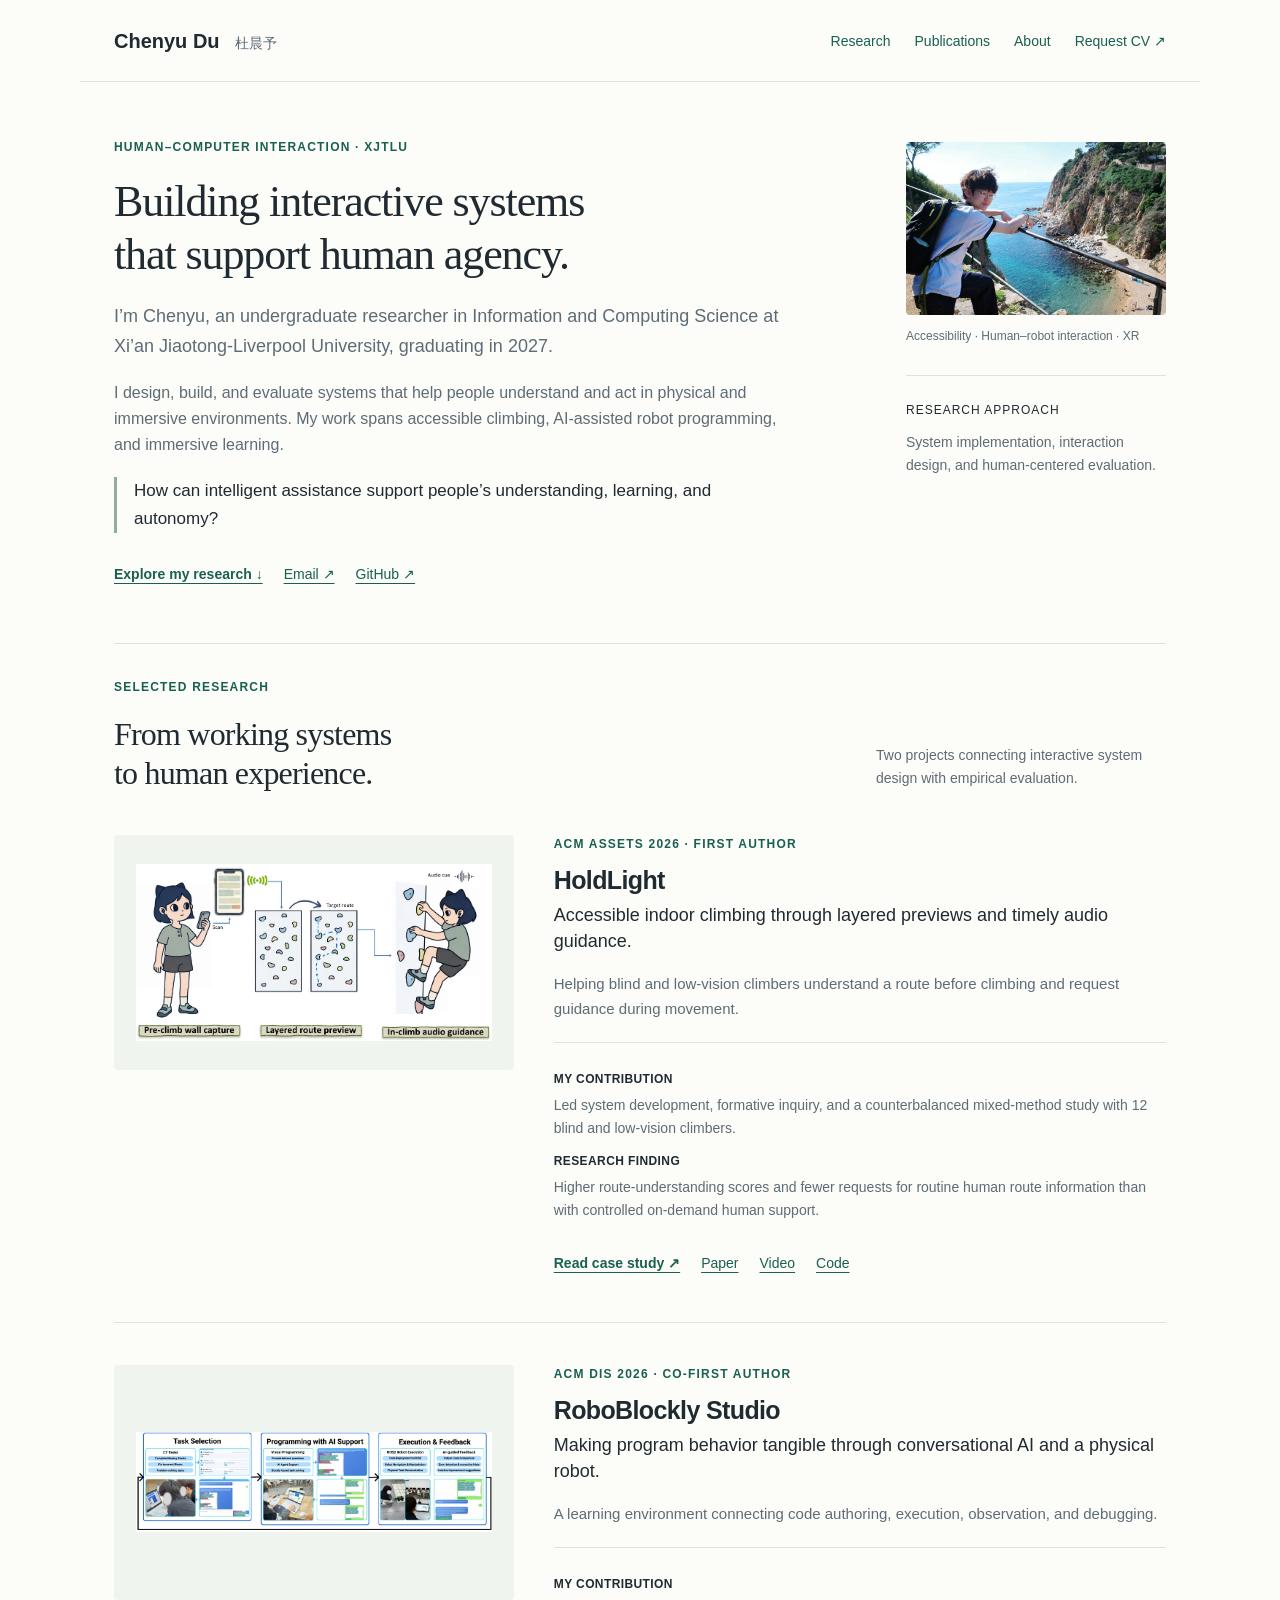
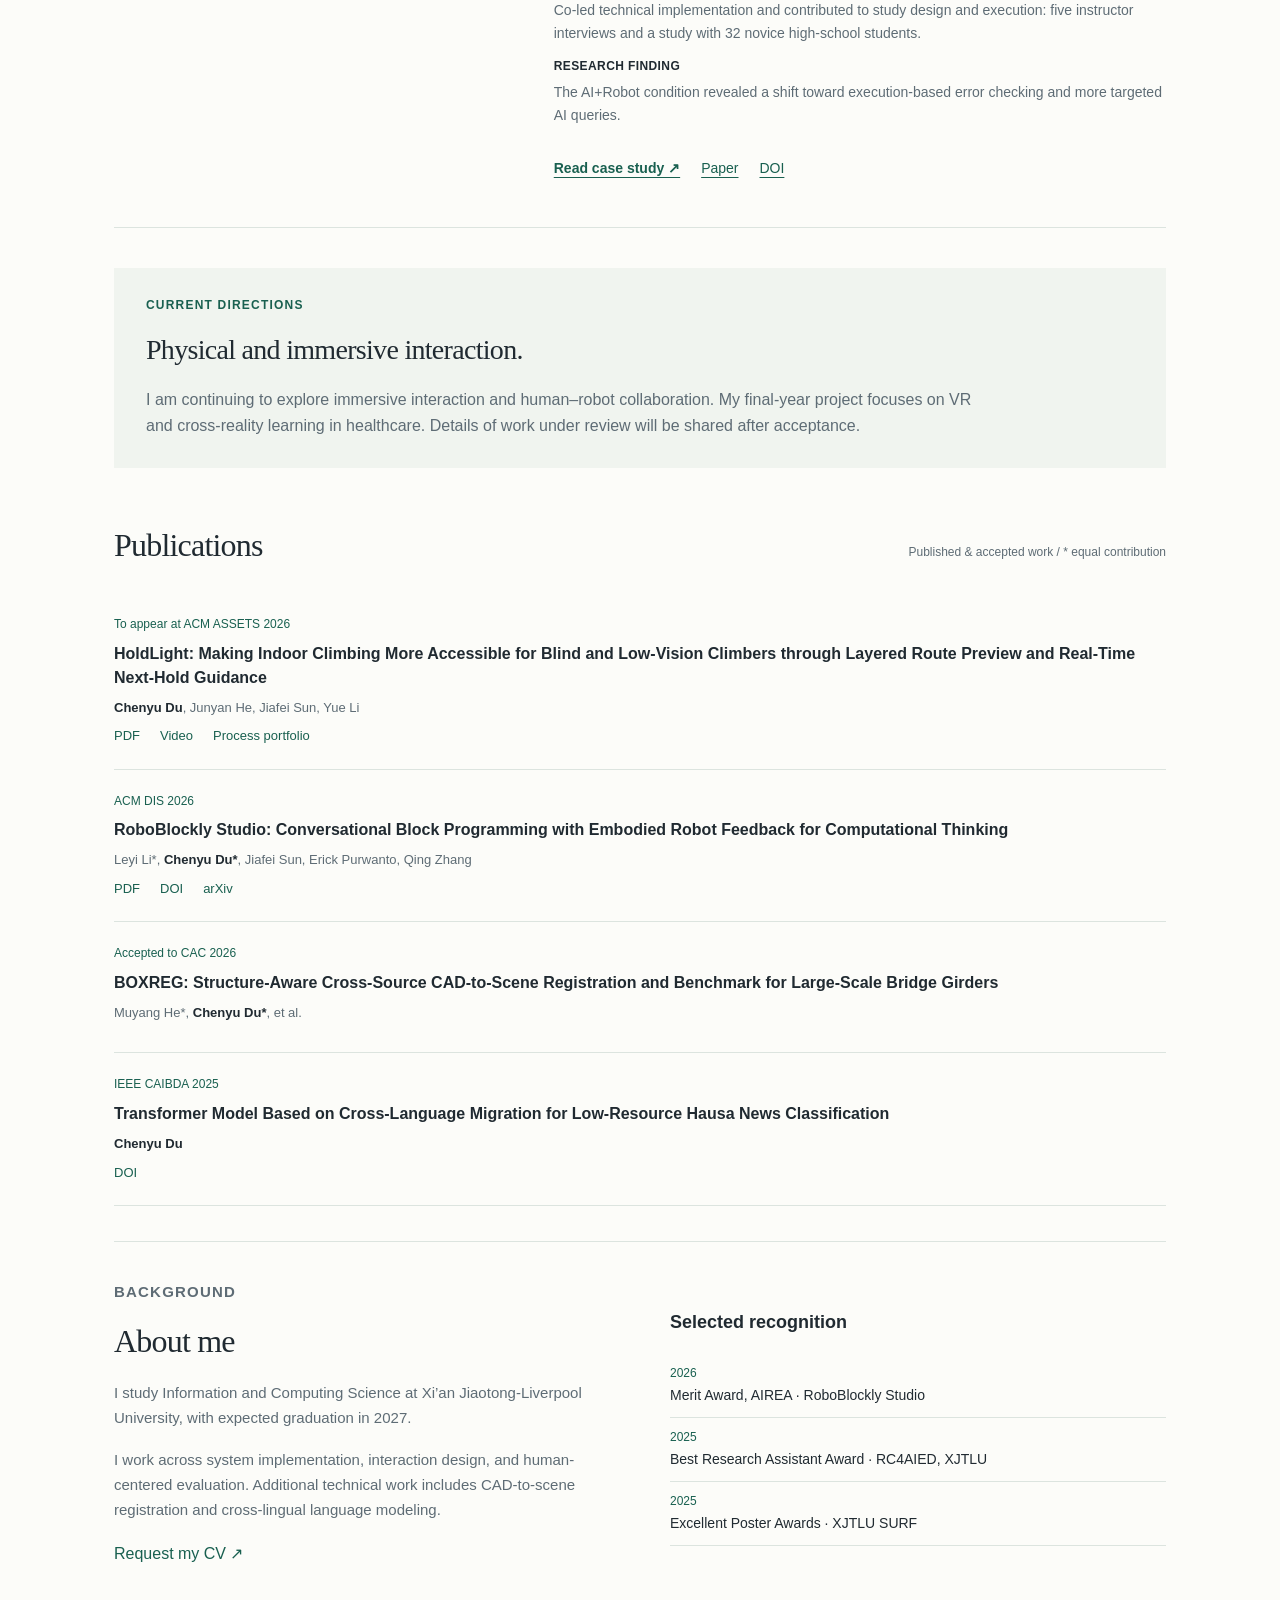
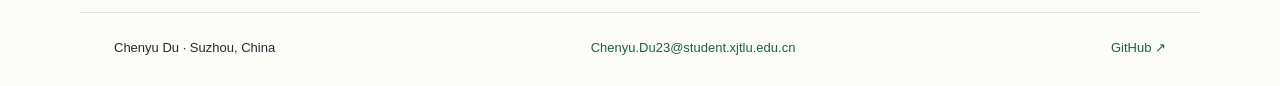
==== commit 09b1a464: "Redesign HCI portfolio around research contributions and case studies" ====
--- a/index.html
+++ b/index.html
@@ -1,17 +1,218 @@
 <!doctype html>
-<html lang="en"><head><meta charset="utf-8"><meta name="viewport" content="width=device-width, initial-scale=1"><title>Chenyu Du | Human–Computer Interaction</title><meta name="description" content="Chenyu Du, undergraduate at XJTLU. Research in human–computer interaction, accessibility, human–robot interaction, and virtual reality."><meta name="theme-color" content="#ffffff"><link rel="canonical" href="https://yuuu-05.github.io/"><link rel="icon" href="data:image/svg+xml,%3Csvg xmlns='http://www.w3.org/2000/svg' viewBox='0 0 64 64'%3E%3Crect width='64' height='64' rx='12' fill='%23212830'/%3E%3Ctext x='32' y='44' text-anchor='middle' font-family='Arial' font-size='32' fill='white'%3ECD%3C/text%3E%3C/svg%3E"><link rel="stylesheet" href="styles.css?v=20261030-portrait"><script defer src="script.js"></script></head>
-<body><a href="#about" class="skip-link">Skip to content</a><main class="page">
-<div class="introduction">
-<section id="about" class="about" aria-labelledby="name"><h1 id="name">Chenyu Du <span lang="zh">杜晨予</span></h1><div class="identity"><p>Human–Computer Interaction</p><nav aria-label="Profile links"><a href="mailto:Chenyu.Du23@student.xjtlu.edu.cn">Email</a><a href="https://github.com/Yuuu-05">GitHub</a><a href="mailto:Chenyu.Du23@student.xjtlu.edu.cn?subject=CV%20request">Request CV</a></nav></div>
-<p>I am an undergraduate in <strong>Information and Computing Science</strong> at <a href="https://www.xjtlu.edu.cn/en">Xi’an Jiaotong-Liverpool University</a>, graduating in 2027.</p>
-<p>I design and build interactive systems, and study how people use them. My interests lie in <strong>accessibility, human–robot interaction, and virtual reality</strong>. I am especially interested in how intelligent systems can support people’s understanding, learning, and autonomy in physical and immersive environments.</p>
-<p>My research experience spans assistive guidance for climbing, embodied programming environments, and immersive learning. I work across system implementation, interaction design, and human-centered evaluation.</p></section>
-<aside class="sidebar" aria-label="Portrait, highlights and navigation"><figure class="profile-photo"><img src="assets/chenyu-du.jpg" width="6000" height="4000" alt="Chenyu Du by the coast" fetchpriority="high" decoding="async"></figure><nav class="section-nav" aria-label="On this page"><a href="#publications">Publications</a><a href="#ongoing">Ongoing research</a><a href="#background">Background</a></nav><section class="highlights"><h2>Highlights</h2><p><time>2026</time><span><strong>HoldLight</strong> accepted to ACM ASSETS.</span></p><p><time>2026</time><span><strong>RoboBlockly Studio</strong> published at ACM DIS.</span></p><p><time>2026</time><span>Merit Award at AIREA for RoboBlockly Studio.</span></p></section></aside></div>
-<section id="publications" aria-labelledby="publications-title"><header class="section-header"><h2 id="publications-title">Publications</h2><p>Published &amp; accepted work <span class="separator">/</span> * equal contribution</p></header>
-<article class="paper" id="holdlight"><figure class="paper-visual"><a href="files/HoldLight.pdf" aria-label="Read the HoldLight paper"><img src="assets/holdlight.webp" width="975" height="486" alt="HoldLight: wall capture, layered route preview, and in-climb audio guidance."></a></figure><div class="paper-body"><p class="venue">To appear at ACM ASSETS 2026</p><h3><a href="files/HoldLight.pdf">HoldLight: Making Indoor Climbing More Accessible for Blind and Low-Vision Climbers through Layered Route Preview and Real-Time Next-Hold Guidance</a></h3><p class="authors"><strong>Chenyu Du</strong>, Junyan He, Jiafei Sun, Yue Li</p><div class="paper-links"><a href="files/HoldLight.pdf">PDF</a><a href="files/HoldLight-demo.mp4">Video</a><a href="https://yuuu-05.github.io/CPT208-ClimbProject-C2-4/">Process portfolio</a></div><p class="abstract">HoldLight combines layered pre-climb route previews and real-time next-hold audio guidance to support blind and low-vision climbers, with explicit fallback when the system is uncertain.</p><details><summary>More about this work</summary><div class="expanded"><p>I led the end-to-end mobile system implementation, including wall capture, hold detection, route sequencing, pose tracking, and audio guidance. I also led formative inquiry, iterative pilot refinement, and a counterbalanced evaluation with 12 blind and low-vision climbers.</p><p>The study examined route understanding, uncertainty, and perceived autonomy compared with controlled on-demand human support. Human safety support remains available throughout the climbing workflow.</p><video controls preload="none" playsinline poster="assets/holdlight.webp" aria-label="HoldLight demonstration"><source src="files/HoldLight-demo.mp4" type="video/mp4">View the <a href="files/HoldLight-demo.mp4">video</a>.</video></div></details></div></article>
-<article class="paper" id="roboblockly"><figure class="paper-visual"><a href="https://arxiv.org/abs/2605.12059" aria-label="Read the RoboBlockly Studio paper"><img src="assets/roboblockly.webp" width="1092" height="308" alt="RoboBlockly Studio connects task selection, block programming with AI dialogue, and embodied robot execution."></a></figure><div class="paper-body"><p class="venue">ACM DIS 2026</p><h3><a href="https://doi.org/10.1145/3800645.3813071">RoboBlockly Studio: Conversational Block Programming with Embodied Robot Feedback for Computational Thinking</a></h3><p class="authors">Leyi Li*, <strong>Chenyu Du*</strong>, Jiafei Sun, Erick Purwanto, Qing Zhang</p><div class="paper-links"><a href="https://arxiv.org/pdf/2605.12059">PDF</a><a href="https://doi.org/10.1145/3800645.3813071">DOI</a><a href="https://arxiv.org/abs/2605.12059">arXiv</a></div><p class="abstract">A learning environment that brings together block-based programming, conversational AI, and a physical robot. Learners author, run, observe, and revise programs to connect abstract code with tangible outcomes.</p><details><summary>More about this work</summary><div class="expanded"><p>As co-first author, I co-led the technical design and implementation: Blockly-to-Python conversion, task-grounded AI feedback, WebSocket deployment, and execution on a Jetson Orin Nano / ROS 2 robot.</p><p>We informed the design through interviews with five programming teachers and evaluated the system with 32 high-school programming novices. I contributed to both study design and execution.</p></div></details></div></article>
-<article class="paper text-only"><div class="paper-body"><p class="venue">Accepted to CAC 2026</p><h3>BOXREG: Structure-Aware Cross-Source CAD-to-Scene Registration and Benchmark for Large-Scale Bridge Girders</h3><p class="authors">Muyang He*, <strong>Chenyu Du*</strong>, et al.</p><p class="abstract">A structure-aware registration framework for aligning CAD models with construction-site scans. My work focused on algorithm development and benchmark construction.</p></div></article>
-<article class="paper text-only"><div class="paper-body"><p class="venue">IEEE CAIBDA 2025</p><h3><a href="https://doi.org/10.1109/CAIBDA65784.2025.11182877">Transformer Model Based on Cross-Language Migration for Low-Resource Hausa News Classification</a></h3><p class="authors"><strong>Chenyu Du</strong></p><div class="paper-links"><a href="https://doi.org/10.1109/CAIBDA65784.2025.11182877">DOI</a></div><p class="abstract">An independent study of cross-lingual transfer for low-resource news classification, spanning transformer adaptation, experimentation, and paper writing.</p></div></article></section>
-<section id="ongoing" class="text-section" aria-labelledby="ongoing-title"><h2 id="ongoing-title">Ongoing research</h2><p>I am continuing to explore <strong>immersive interaction, human–robot collaboration, and clinical causal evidence</strong>. Several manuscripts are under review; further details will be shared after acceptance.</p><p>My final-year project focuses on <strong>VR and cross-reality learning in healthcare</strong>.</p></section>
-<section id="background" class="text-section" aria-labelledby="background-title"><h2 id="background-title">Background</h2><div class="background-entry"><span class="year">2023–2027</span><div><strong>Xi’an Jiaotong-Liverpool University</strong><p>B.Sc. in Information and Computing Science<br><span class="muted">Expected graduation: 2027 · Suzhou, China</span></p></div></div><h3 class="subheading">Selected recognition</h3><div class="background-entry"><span class="year">2026</span><p>Merit Award, AIREA · RoboBlockly Studio</p></div><div class="background-entry"><span class="year">2025</span><p>Best Research Assistant Award · RC4AIED, XJTLU</p></div><div class="background-entry"><span class="year">2025</span><p>Excellent Poster Awards · XJTLU SURF</p></div></section>
-<footer><a href="mailto:Chenyu.Du23@student.xjtlu.edu.cn">Chenyu.Du23@student.xjtlu.edu.cn</a><p>© 2026 Chenyu Du <span class="separator">/</span> <a href="https://github.com/Yuuu-05">GitHub</a></p></footer></main></body></html>
+<html lang="en">
+<head>
+<meta charset="utf-8">
+<meta name="viewport" content="width=device-width,initial-scale=1">
+<title>Chenyu Du | Human–Computer Interaction</title>
+<meta name="description" content="Chenyu Du builds and studies interactive systems for accessibility, learning, and human agency.">
+<link rel="stylesheet" href="styles.css">
+<link rel="canonical" href="https://yuuu-05.github.io/">
+<meta name="theme-color" content="#fcfcf9">
+<meta property="og:type" content="website">
+<meta property="og:title" content="Chenyu Du | Human–Computer Interaction">
+<meta property="og:description" content="Chenyu Du builds and studies interactive systems for accessibility, learning, and human agency.">
+<meta property="og:url" content="https://yuuu-05.github.io/">
+<meta property="og:image" content="https://yuuu-05.github.io/assets/chenyu-du.webp">
+<meta property="og:image:alt" content="Chenyu Du by the coast">
+<link rel="icon" href="data:image/svg+xml,%3Csvg xmlns='http://www.w3.org/2000/svg' viewBox='0 0 64 64'%3E%3Crect width='64' height='64' rx='12' fill='%23212830'/%3E%3Ctext x='32' y='44' text-anchor='middle' font-family='Arial' font-size='32' fill='white'%3ECD%3C/text%3E%3C/svg%3E">
+</head>
+<body>
+<a class="skip" href="#main">Skip to content</a>
+<header class="top">
+<a class="wordmark" href="index.html">Chenyu Du <span lang="zh">杜晨予</span>
+</a>
+<nav aria-label="Main navigation">
+<a href="index.html#research">Research</a>
+<a href="index.html#publications">Publications</a>
+<a href="index.html#about">About</a>
+<a href="mailto:Chenyu.Du23@student.xjtlu.edu.cn?subject=CV%20request">Request CV ↗</a>
+</nav>
+</header>
+<main id="main">
+<section class="intro" aria-labelledby="intro-title">
+<div class="intro-copy">
+<p class="eyebrow">Human–Computer Interaction · XJTLU</p>
+<h1 id="intro-title">Building interactive systems<br>that support human agency.</h1>
+<p class="lead">I’m Chenyu, an undergraduate researcher in Information and Computing Science at Xi’an Jiaotong-Liverpool University, graduating in 2027.</p>
+<p>I design, build, and evaluate systems that help people understand and act in physical and immersive environments. My work spans accessible climbing, AI-assisted robot programming, and immersive learning.</p>
+<p class="question">How can intelligent assistance support people’s understanding, learning, and autonomy?</p>
+<div class="links">
+<a class="primary" href="#research">Explore my research ↓</a>
+<a href="mailto:Chenyu.Du23@student.xjtlu.edu.cn">Email ↗</a>
+<a href="https://github.com/Yuuu-05">GitHub ↗</a>
+</div>
+</div>
+<aside class="portrait">
+<img src="assets/chenyu-du.webp" width="6000" height="4000" alt="Chenyu Du by the coast">
+<p>Accessibility · Human–robot interaction · XR</p>
+<div class="note">
+<span>Research approach</span>
+<p>System implementation, interaction design, and human-centered evaluation.</p>
+</div>
+</aside>
+</section>
+<section id="research" aria-labelledby="research-title">
+<div class="heading">
+<div>
+<p class="eyebrow">Selected research</p>
+<h2 id="research-title">From working systems<br>to human experience.</h2>
+</div>
+<p>Two projects connecting interactive system design with empirical evaluation.</p>
+</div>
+<article class="project" id="holdlight">
+<a class="project-image" href="research.html#holdlight">
+<img src="assets/holdlight.webp" width="975" height="486" alt="HoldLight combines wall capture, layered route preview, and in-climb audio guidance" loading="lazy">
+</a>
+<div>
+<p class="eyebrow">ACM ASSETS 2026 · First author</p>
+<h3>
+<a href="research.html#holdlight">HoldLight</a>
+</h3>
+<p class="subtitle">Accessible indoor climbing through layered previews and timely audio guidance.</p>
+<p>Helping blind and low-vision climbers understand a route before climbing and request guidance during movement.</p>
+<dl>
+<dt>My contribution</dt>
+<dd>Led system development, formative inquiry, and a counterbalanced mixed-method study with 12 blind and low-vision climbers.</dd>
+<dt>Research finding</dt>
+<dd>Higher route-understanding scores and fewer requests for routine human route information than with controlled on-demand human support.</dd>
+</dl>
+<div class="links">
+<a class="primary" href="research.html#holdlight">Read case study ↗</a>
+<a href="files/HoldLight.pdf">Paper</a>
+<a href="files/HoldLight-demo.mp4">Video</a>
+<a href="https://github.com/Yuuu-05/HoldLight">Code</a>
+</div>
+</div>
+</article>
+<article class="project" id="roboblockly">
+<a class="project-image" href="research.html#roboblockly">
+<img src="assets/roboblockly.webp" width="1092" height="308" alt="RoboBlockly Studio connects task selection, AI-supported block programming, and robot execution" loading="lazy">
+</a>
+<div>
+<p class="eyebrow">ACM DIS 2026 · Co-first author</p>
+<h3>
+<a href="research.html#roboblockly">RoboBlockly Studio</a>
+</h3>
+<p class="subtitle">Making program behavior tangible through conversational AI and a physical robot.</p>
+<p>A learning environment connecting code authoring, execution, observation, and debugging.</p>
+<dl>
+<dt>My contribution</dt>
+<dd>Co-led technical implementation and contributed to study design and execution: five instructor interviews and a study with 32 novice high-school students.</dd>
+<dt>Research finding</dt>
+<dd>The AI+Robot condition revealed a shift toward execution-based error checking and more targeted AI queries.</dd>
+</dl>
+<div class="links">
+<a class="primary" href="research.html#roboblockly">Read case study ↗</a>
+<a href="https://arxiv.org/pdf/2605.12059">Paper</a>
+<a href="https://doi.org/10.1145/3800645.3813071">DOI</a>
+</div>
+</div>
+</article>
+</section>
+<section class="ongoing" id="ongoing">
+<p class="eyebrow">Current directions</p>
+<h2>Physical and immersive interaction.</h2>
+<p>I am continuing to explore immersive interaction and human–robot collaboration. My final-year project focuses on VR and cross-reality learning in healthcare. Details of work under review will be shared after acceptance.</p>
+</section>
+<section id="publications" aria-labelledby="publications-title">
+<header class="section-header">
+<h2 id="publications-title">Publications</h2>
+<p>Published &amp; accepted work <span class="separator">/</span> * equal contribution</p>
+</header>
+<article class="paper" id="paper-holdlight">
+<figure class="paper-visual">
+<a href="files/HoldLight.pdf" aria-label="Read the HoldLight paper">
+<img src="assets/holdlight.webp" width="975" height="486" alt="HoldLight: wall capture, layered route preview, and in-climb audio guidance.">
+</a>
+</figure>
+<div class="paper-body">
+<p class="venue">To appear at ACM ASSETS 2026</p>
+<h3>
+<a href="files/HoldLight.pdf">HoldLight: Making Indoor Climbing More Accessible for Blind and Low-Vision Climbers through Layered Route Preview and Real-Time Next-Hold Guidance</a>
+</h3>
+<p class="authors">
+<strong>Chenyu Du</strong>, Junyan He, Jiafei Sun, Yue Li</p>
+<div class="paper-links">
+<a href="files/HoldLight.pdf">PDF</a>
+<a href="files/HoldLight-demo.mp4">Video</a>
+<a href="https://yuuu-05.github.io/CPT208-ClimbProject-C2-4/">Process portfolio</a>
+</div>
+<p class="abstract">HoldLight combines layered pre-climb route previews and real-time next-hold audio guidance to support blind and low-vision climbers, with explicit fallback when the system is uncertain.</p>
+</div>
+</article>
+<article class="paper" id="paper-roboblockly">
+<figure class="paper-visual">
+<a href="https://arxiv.org/abs/2605.12059" aria-label="Read the RoboBlockly Studio paper">
+<img src="assets/roboblockly.webp" width="1092" height="308" alt="RoboBlockly Studio connects task selection, block programming with AI dialogue, and embodied robot execution.">
+</a>
+</figure>
+<div class="paper-body">
+<p class="venue">ACM DIS 2026</p>
+<h3>
+<a href="https://doi.org/10.1145/3800645.3813071">RoboBlockly Studio: Conversational Block Programming with Embodied Robot Feedback for Computational Thinking</a>
+</h3>
+<p class="authors">Leyi Li*, <strong>Chenyu Du*</strong>, Jiafei Sun, Erick Purwanto, Qing Zhang</p>
+<div class="paper-links">
+<a href="https://arxiv.org/pdf/2605.12059">PDF</a>
+<a href="https://doi.org/10.1145/3800645.3813071">DOI</a>
+<a href="https://arxiv.org/abs/2605.12059">arXiv</a>
+</div>
+<p class="abstract">A learning environment that brings together block-based programming, conversational AI, and a physical robot. Learners author, run, observe, and revise programs to connect abstract code with tangible outcomes.</p>
+</div>
+</article>
+<article class="paper text-only">
+<div class="paper-body">
+<p class="venue">Accepted to CAC 2026</p>
+<h3>BOXREG: Structure-Aware Cross-Source CAD-to-Scene Registration and Benchmark for Large-Scale Bridge Girders</h3>
+<p class="authors">Muyang He*, <strong>Chenyu Du*</strong>, et al.</p>
+<p class="abstract">A structure-aware registration framework for aligning CAD models with construction-site scans. My work focused on algorithm development and benchmark construction.</p>
+</div>
+</article>
+<article class="paper text-only">
+<div class="paper-body">
+<p class="venue">IEEE CAIBDA 2025</p>
+<h3>
+<a href="https://doi.org/10.1109/CAIBDA65784.2025.11182877">Transformer Model Based on Cross-Language Migration for Low-Resource Hausa News Classification</a>
+</h3>
+<p class="authors">
+<strong>Chenyu Du</strong>
+</p>
+<div class="paper-links">
+<a href="https://doi.org/10.1109/CAIBDA65784.2025.11182877">DOI</a>
+</div>
+<p class="abstract">An independent study of cross-lingual transfer for low-resource news classification, spanning transformer adaptation, experimentation, and paper writing.</p>
+</div>
+</article>
+</section>
+<section id="about" class="about-grid">
+<span id="background" class="anchor-alias" aria-hidden="true">
+</span>
+<div>
+<p class="eyebrow">Background</p>
+<h2>About me</h2>
+<p>I study Information and Computing Science at Xi’an Jiaotong-Liverpool University, with expected graduation in 2027.</p>
+<p>I work across system implementation, interaction design, and human-centered evaluation. Additional technical work includes CAD-to-scene registration and cross-lingual language modeling.</p>
+<a href="mailto:Chenyu.Du23@student.xjtlu.edu.cn?subject=CV%20request">Request my CV ↗</a>
+</div>
+<div>
+<h3>Selected recognition</h3>
+<ul class="awards">
+<li>
+<span>2026</span>Merit Award, AIREA · RoboBlockly Studio</li>
+<li>
+<span>2025</span>Best Research Assistant Award · RC4AIED, XJTLU</li>
+<li>
+<span>2025</span>Excellent Poster Awards · XJTLU SURF</li>
+</ul>
+</div>
+</section>
+</main>
+<footer>
+<p>Chenyu Du · Suzhou, China</p>
+<a href="mailto:Chenyu.Du23@student.xjtlu.edu.cn">Chenyu.Du23@student.xjtlu.edu.cn</a>
+<p>
+<a href="https://github.com/Yuuu-05">GitHub ↗</a>
+</p>
+</footer>
+</body>
+</html>
--- a/styles.css
+++ b/styles.css
@@ -1,53 +1,136 @@
-@charset "UTF-8";
-@font-face{font-family:'IBM Plex Sans';font-style:normal;font-weight:400;font-display:swap;src:url('assets/fonts/ibm-plex-sans-400.ttf') format('truetype')}
-@font-face{font-family:'IBM Plex Sans';font-style:normal;font-weight:500;font-display:swap;src:url('assets/fonts/ibm-plex-sans-500.ttf') format('truetype')}
-@font-face{font-family:'IBM Plex Sans';font-style:normal;font-weight:600;font-display:swap;src:url('assets/fonts/ibm-plex-sans-600.ttf') format('truetype')}
-@font-face{font-family:'Roboto Condensed';font-style:normal;font-weight:700;font-display:swap;src:url('assets/fonts/roboto-condensed.ttf') format('truetype')}
-@font-face{font-family:'IBM Plex Mono';font-style:normal;font-weight:400;font-display:swap;src:url('assets/fonts/ibm-plex-mono.ttf') format('truetype')}
-:root{--text:#252a30;--secondary:#626b75;--link:#245d89;--rule:#e6e9ec;--aside:250px;--gap:38px;font-family:'Segoe UI',Arial,sans-serif;color:var(--text);background:#fff;font-size:16px}
-*{box-sizing:border-box}html{scroll-behavior:smooth;scroll-padding-top:28px}body{margin:0;line-height:1.7;-webkit-font-smoothing:antialiased}a{color:var(--link);text-decoration:none;text-underline-offset:3px}a:hover{text-decoration:underline}a:focus-visible,summary:focus-visible{outline:2px solid var(--link);outline-offset:5px}p{margin:0 0 16px}strong{font-weight:600}h1,h2,h3{margin:0;line-height:1.4}h1{font-size:2.15rem;font-weight:650;letter-spacing:-.8px}h1 span{font-size:1.05rem;font-weight:400;color:var(--secondary);letter-spacing:2px;margin-left:12px;display:inline-block}h2{font-size:1.28rem;font-weight:650;letter-spacing:-.3px}h3{font-size:1.04rem;font-weight:600;line-height:1.45}.page{max-width:1060px;padding:42px 30px 28px;margin:auto}.introduction{display:grid;grid-template-columns:var(--aside) minmax(0,1fr);column-gap:var(--gap);margin-bottom:42px}.about{grid-column:2;grid-row:1}.about>p{line-height:1.8;margin-bottom:17px}.identity{display:flex;gap:14px;align-items:baseline;flex-wrap:wrap;margin:12px 0 26px}.identity>p{font-family:Consolas,'Courier New',monospace;font-size:.75rem;letter-spacing:.45px;color:var(--secondary);margin:0;text-transform:uppercase}.identity nav{display:flex;flex-wrap:wrap;gap:15px;font-size:.875rem}.sidebar{grid-column:1;grid-row:1;padding-top:11px}.section-nav{display:flex;flex-direction:column;align-items:flex-start;gap:8px;font-size:.875rem;margin-bottom:37px}.section-nav a{color:var(--secondary)}.section-nav a:hover{color:var(--link)}.highlights{border-top:1px solid #bfc7cf;padding-top:13px}.highlights h2{font-size:.875rem;letter-spacing:1px;text-transform:uppercase;margin-bottom:18px}.highlights p{display:flex;gap:12px;font-size:.8125rem;line-height:1.75;margin-bottom:16px}.highlights time{font-family:Consolas,'Courier New',monospace;color:var(--secondary);padding-top:1px;font-size:.75rem}.highlights strong{font-weight:500}.section-header{margin-left:calc(var(--aside) + var(--gap));margin-bottom:29px}.section-header h2{text-transform:uppercase}.section-header p{font-size:.75rem;color:var(--secondary);margin:4px 0 0}.separator{margin:0 7px;color:#a3aab2}.paper{display:grid;grid-template-columns:var(--aside) minmax(0,1fr);gap:var(--gap);margin-bottom:42px;align-items:start}.paper-visual{margin:0;padding-top:23px}.paper-visual a{display:block}.paper-visual img{display:block;width:100%;height:auto;max-height:205px;object-fit:contain}.paper-body{min-width:0}.venue{font-family:Consolas,'Courier New',monospace;font-size:.8125rem;color:var(--secondary);line-height:1.6;margin:0 0 6px}.paper h3{margin-bottom:7px}.paper h3 a{color:var(--text)}.paper h3 a:hover{color:var(--link)}.authors{font-size:.875rem;line-height:1.6;color:var(--secondary);margin:0 0 8px}.authors strong{color:var(--text)}.paper-links{display:flex;flex-wrap:wrap;gap:17px;font-family:Consolas,'Courier New',monospace;font-size:.875rem;margin-bottom:10px}.paper-links a{padding:2px 0;text-decoration:underline;text-decoration-color:#bdcbd5}.abstract{font-size:.9375rem;line-height:1.7;color:var(--secondary);margin:0}details{font-size:.9375rem;color:var(--secondary)}summary{font-size:.8125rem;cursor:pointer;display:list-item;list-style-position:inside;line-height:1.8;padding:6px 0;color:var(--link);width:fit-content}.expanded{padding-top:8px}.expanded p{margin-bottom:13px}.expanded video{width:100%;display:block;margin-top:16px}.text-only .paper-body{grid-column:2}.text-only{margin-bottom:29px}.text-section{margin:42px 0 0 calc(var(--aside) + var(--gap));padding-top:22px;border-top:1px solid var(--rule)}.text-section h2{text-transform:uppercase;margin-bottom:16px}.text-section>p{font-size:.9375rem;color:var(--secondary);line-height:1.8}.text-section strong{color:var(--text)}.background-entry{display:grid;grid-template-columns:96px minmax(0,1fr);gap:15px;font-size:.875rem;margin-bottom:12px}.background-entry p{margin:0}.year{font-family:Consolas,'Courier New',monospace;font-size:.8125rem;color:var(--secondary);padding-top:2px}.muted{color:var(--secondary)}.subheading{font-size:.9375rem;margin:22px 0 14px}footer{margin:55px 0 0 calc(var(--aside) + var(--gap));padding:20px 0 0;border-top:1px solid var(--rule);font-size:.8125rem}footer>a{overflow-wrap:anywhere}footer p{font-size:.75rem;color:var(--secondary);margin:8px 0 0}.skip-link{position:absolute;left:16px;top:-100px;background:#fff;padding:10px}.skip-link:focus{top:5px}::selection{background:#e3edf5}
-@media(max-width:900px){:root{--aside:210px;--gap:28px}.page{padding:32px 25px}.identity{gap:9px;margin-bottom:20px}.introduction{margin-bottom:30px}h1{font-size:2rem}}
-@media(max-width:700px){.page{max-width:600px;padding:28px 23px}.introduction{display:flex;flex-direction:column;margin-bottom:28px}.about{order:0}.sidebar{order:1;padding:0}.section-nav{flex-direction:row;flex-wrap:wrap;gap:8px 21px;margin:7px 0 20px}.highlights{display:none}.identity{margin-bottom:22px}.about>p{font-size:1rem}.section-header{margin-left:0;margin-bottom:24px}.paper{grid-template-columns:1fr;gap:17px;margin-bottom:32px;padding-bottom:28px;border-bottom:1px solid var(--rule)}.paper-visual{padding:0;max-width:380px}.paper-visual img{max-height:185px;object-position:left center}.paper-body{grid-column:1!important}.paper h3{font-size:1.065rem}.text-only{border-bottom:0;padding-bottom:0;margin-bottom:27px}.text-section{margin:32px 0 0;padding-top:22px}footer{margin:35px 0 0}.paper-links{gap:23px}.paper-links a{padding:6px 0}summary{padding:10px 0}.background-entry{grid-template-columns:87px minmax(0,1fr);gap:10px}}
-@media(prefers-reduced-motion:reduce){html{scroll-behavior:auto}}@media print{.page{max-width:none;padding:0}.sidebar,.skip-link,video,footer{display:none}.introduction{display:block}.paper{break-inside:avoid}.section-header,.text-section{margin-left:0}.text-only .paper-body{grid-column:1/-1}a{color:inherit}}
+:root{--ink:#202a31;--muted:#5e6c75;--accent:#196050;--line:#dce4df;--paper:#fcfcf9;--soft:#f0f4ef;font-family:Arial,'Microsoft YaHei',sans-serif;font-size:16px;color:var(--ink);background:var(--paper)}
+*{box-sizing:border-box}
+html{scroll-behavior:smooth;scroll-padding-top:30px}
+body{margin:0;line-height:1.65}
+a{color:var(--accent);text-decoration:none;text-underline-offset:4px}
+a:hover{text-decoration:underline}
+a:focus-visible{outline:3px solid var(--accent);outline-offset:5px}
+img{display:block;max-width:100%;height:auto}
+p{margin:0 0 18px}
+h1,h2,h3{line-height:1.22;margin:0 0 20px;font-weight:600;letter-spacing:-.025em}
+h1{font-family:Georgia,serif;font-size:44px;font-weight:400}
+h2{font-family:Georgia,serif;font-size:32px;font-weight:400}
+h3{font-size:25px}
+h3 a{color:inherit}
+.top,main,footer{max-width:1120px;margin:auto;padding-left:34px;padding-right:34px}
+.top{display:flex;justify-content:space-between;align-items:center;padding-top:25px;padding-bottom:23px;border-bottom:1px solid var(--line);gap:24px}
+.wordmark{color:var(--ink);font-size:20px;font-weight:600;white-space:nowrap}
+.wordmark span{color:var(--muted);font-size:14px;font-weight:400;margin-left:10px}
+.top nav{display:flex;gap:24px;flex-wrap:wrap;font-size:14px}
+.intro{display:grid;grid-template-columns:minmax(0,1fr) 260px;gap:64px;padding:56px 0 52px}
+.eyebrow{font-size:12px;letter-spacing:1.2px;text-transform:uppercase;color:var(--accent);font-weight:600;margin-bottom:17px}
+.lead{font-size:18px;line-height:1.65}
+.intro-copy>p:not(.eyebrow){max-width:680px}
+.intro-copy>p:not(.question){color:var(--muted)}
+.intro-copy .eyebrow{color:var(--accent)!important}
+.question{border-left:3px solid #8fae9c;padding-left:17px;font-size:17px}
+.portrait{padding-top:4px}
+.portrait img{border-radius:4px}
+.portrait>p{font-size:12px;margin-top:12px;color:var(--muted)}
+.note{border-top:1px solid var(--line);padding-top:20px;margin-top:28px}
+.note>span{font-size:12px;text-transform:uppercase;letter-spacing:1px}
+.note p{font-size:14px;color:var(--muted);margin-top:8px}
+.links{display:flex;flex-wrap:wrap;align-items:center;gap:12px 21px;font-size:14px;margin-top:25px}
+.links a{padding:5px 0;text-decoration:underline}
+.links .primary{font-weight:600}
+.heading{display:flex;justify-content:space-between;align-items:end;gap:40px;border-top:1px solid var(--line);padding-top:34px}
+.heading h2{margin-bottom:0}
+.heading>p{font-size:14px;color:var(--muted);max-width:290px;margin-bottom:3px}
+.project{display:grid;grid-template-columns:38% minmax(0,1fr);gap:40px;padding:42px 0;border-bottom:1px solid var(--line);align-items:start}
+.project-image{display:flex;background:var(--soft);padding:22px;min-height:235px;align-items:center;border-radius:4px}
+.project-image img{width:100%;object-fit:contain}
+.project h3{margin-bottom:7px}
+.project .eyebrow{margin-bottom:10px}
+.subtitle{font-size:18px;color:var(--ink);line-height:1.45}
+.project>div>p:not(.eyebrow):not(.subtitle){color:var(--muted);font-size:15px}
+dl{margin:20px 0 0;border-top:1px solid var(--line);padding-top:15px}
+dt{font-size:12px;letter-spacing:.4px;text-transform:uppercase;font-weight:600;margin:12px 0 4px}
+dd{margin:0;font-size:14px;color:var(--muted)}
+.ongoing{background:var(--soft);padding:28px 32px;margin:40px 0}
+.ongoing h2{font-size:28px}
+.ongoing>p:last-child{margin:0;max-width:850px;color:var(--muted)}
+#publications{padding:18px 0 35px}
+.section-header{display:flex;align-items:baseline;justify-content:space-between;gap:20px;margin-bottom:8px}
+.section-header p{font-size:12px;color:var(--muted)}
+.paper{padding:22px 0;border-bottom:1px solid var(--line)}
+.paper-visual,.paper .abstract{display:none}
+.paper h3{font-size:16px;line-height:1.5;margin:0 0 7px;letter-spacing:0}
+.paper h3 a{color:var(--ink)}
+.venue{font-size:12px;color:var(--accent);margin-bottom:7px}
+.authors{font-size:13px;color:var(--muted);margin-bottom:7px}
+.authors strong{color:var(--ink)}
+.paper-links{display:flex;gap:20px;font-size:13px}
+.about-grid{display:grid;grid-template-columns:1fr 1fr;gap:60px;border-top:1px solid var(--line);padding:38px 0 45px}
+.about-grid p{font-size:15px;color:var(--muted)}
+.about-grid h3{font-size:18px;margin-top:32px;letter-spacing:0}
+.awards{list-style:none;padding:0}
+.awards li{font-size:14px;padding:10px 0;border-bottom:1px solid var(--line)}
+.awards span{display:block;color:var(--accent);font-size:12px}
+footer{border-top:1px solid var(--line);padding-top:24px;padding-bottom:28px;font-size:13px;display:flex;justify-content:space-between;gap:15px;flex-wrap:wrap}
+footer p{margin:0}
+footer>a{overflow-wrap:anywhere}
+.skip{position:absolute;left:16px;top:-100px;background:white;padding:12px}
+.skip:focus{top:8px;z-index:10}
+.case-main{max-width:920px}
+.case-nav{display:flex;flex-wrap:wrap;gap:14px 30px;padding:25px 0;font-size:14px}
+.case{padding:30px 0 60px}
+.case+.case{border-top:1px solid var(--line);padding-top:60px}
+.case figure{margin:35px 0;background:var(--soft);padding:24px}
+.case figure img{margin:auto}
+.case figcaption{font-size:13px;color:var(--muted);padding-top:20px}
+.case-meta{display:grid;grid-template-columns:1fr 1fr 1fr;gap:22px;border-top:1px solid var(--line);border-bottom:1px solid var(--line);padding:20px 0;margin:32px 0}
+.case-meta p{font-size:14px;margin:0;color:var(--muted)}
+.case-meta strong{display:block;font-size:12px;text-transform:uppercase;color:var(--accent);margin-bottom:7px}
+.case h2{font-size:27px;margin-top:35px}
+.case>p{color:var(--muted)}
+.steps{padding-left:23px;color:var(--muted)}
+.steps li{padding:7px 0}
+.steps strong{color:var(--ink)}
+@media(max-width:800px){.top{align-items:flex-start}
+.top nav{gap:12px 20px}
+.intro{gap:30px;grid-template-columns:1fr 200px}
+h1{font-size:36px}
+.project{grid-template-columns:32% 1fr;gap:25px}
+.project-image{min-height:160px;padding:10px}
+.heading{gap:25px}
+.about-grid{gap:30px}
+}
+@media(max-width:600px){.top,main,footer{padding-left:22px;padding-right:22px}
+.top{display:block;padding-top:20px;padding-bottom:17px}
+.top nav{margin-top:15px;font-size:13px;gap:12px 19px}
+.intro{display:flex;flex-direction:column;padding:32px 0;gap:25px}
+h1{font-size:35px}
+h1 br{display:none}
+.lead{font-size:17px}
+.intro-copy{order:0}
+.portrait{order:1;display:grid;grid-template-columns:130px 1fr;gap:0 18px;align-items:center}
+.portrait>p{margin:0;font-size:12px}
+.portrait .note{display:none}
+.heading{display:block;padding-top:27px}
+.heading h2{font-size:29px}
+.heading>p{margin-top:16px;max-width:none}
+.project{grid-template-columns:1fr;padding:28px 0;gap:23px}
+.project-image{min-height:0;padding:20px}
+.project h3{font-size:25px}
+.ongoing{padding:24px;margin:28px 0}
+.section-header{display:block}
+.section-header p{margin-top:8px}
+.about-grid{grid-template-columns:1fr;gap:12px}
+.about-grid h3{margin-top:0}
+.case-meta{grid-template-columns:1fr;gap:15px}
+.case figure{padding:15px}
+.case h1{font-size:34px}
+.case .lead{font-size:18px}
+footer{display:block}
+footer p{margin-bottom:9px}
+.links a,.top nav a{padding-top:7px;padding-bottom:7px}
+}
+@media(prefers-reduced-motion:reduce){html{scroll-behavior:auto}
+}
+@media print{.top nav,.case-nav{display:none}
+.intro,.project{break-inside:avoid}
+body{background:white}
+}
 
-/* Reference-matched typography; fonts are served locally. */
-:root{--aside:350px;--gap:44px;--text:#23272c;--secondary:#525a63;font-family:'IBM Plex Sans','Segoe UI',Arial,sans-serif;font-size:20px}
-.page{max-width:1380px;padding:52px 36px 36px}
-h1,h2{font-family:'Roboto Condensed','Arial Narrow',sans-serif;font-weight:700;letter-spacing:0}
-h1{font-size:2.4rem;line-height:1.2}
-h1 span{font-family:'IBM Plex Sans','Microsoft YaHei',sans-serif;font-size:1.05rem;letter-spacing:1px}
-h2{font-size:1.6rem;line-height:1.25}
-h3,.paper h3{font-size:1.05rem;font-weight:500;line-height:1.45}
-.about>p{font-size:1rem;font-weight:400;line-height:1.7;margin-bottom:22px}
-.identity{margin:19px 0 32px;gap:14px 22px}
-.identity>p,.venue,.paper-links,.year,.highlights time{font-family:'IBM Plex Mono',Consolas,monospace}
-.identity>p{font-size:.75rem;letter-spacing:.25px}
-.identity nav,.section-nav{font-size:.85rem}
-.section-nav{gap:10px;margin-bottom:40px}
-.highlights h2{font-family:'IBM Plex Mono',monospace;font-size:.75rem;font-weight:500;letter-spacing:1px}
-.highlights p{font-size:.85rem;line-height:1.7;margin-bottom:20px;gap:15px}
-.highlights time{font-size:.75rem}
-.introduction{margin-bottom:44px}
-.section-header{margin-bottom:34px}
-.section-header p{font-size:.75rem;margin-top:8px}
-.paper{margin-bottom:46px}
-.paper-visual{padding-top:28px}
-.paper-visual img{max-height:255px}
-.venue{font-size:.8rem;margin-bottom:8px}
-.paper h3{margin-bottom:10px}
-.authors{font-size:.85rem;line-height:1.6;margin-bottom:10px}
-.paper-links{font-size:.8rem;gap:20px;margin-bottom:13px}
-.abstract,details,.text-section>p{font-size:.85rem;line-height:1.7}
-summary{font-size:.75rem;padding:9px 0}
-.background-entry{font-size:.85rem;grid-template-columns:116px minmax(0,1fr)}
-.year{font-size:.75rem}
-.subheading{font-size:.95rem;font-weight:500}
-footer{font-size:.8rem}footer p{font-size:.75rem}
-@media(max-width:1100px) and (min-width:701px){:root{--aside:250px;--gap:32px}.page{padding:40px 28px}.identity{gap:10px}.paper-visual img{max-height:210px}}
-@media(max-width:850px) and (min-width:701px){:root{--aside:190px;--gap:26px}.page{padding:32px 24px}}
-@media(max-width:700px){:root{font-size:18px}.page{max-width:620px;padding:30px 22px}h1{font-size:2.2rem}h1 span{font-size:1rem}h2{font-size:1.5rem}.identity{margin:15px 0 25px}.identity>p{font-size:.75rem}.identity nav,.section-nav{font-size:.9rem}.about>p{font-size:1rem;line-height:1.7}.section-nav{gap:12px 20px;margin:6px 0 14px}.paper-visual{padding:0;max-width:100%}.paper-visual img{max-height:210px}.paper h3{font-size:1.08rem}.abstract,details,.text-section>p{font-size:.95rem}.authors{font-size:.9rem}.paper-links,.venue,summary{font-size:.85rem}.section-header p{font-size:.8rem}.paper{margin-bottom:32px}.background-entry{font-size:.9rem;grid-template-columns:92px minmax(0,1fr)}.year{font-size:.8rem}.paper-links a,summary{padding-top:10px;padding-bottom:10px}}
 
-/* Personal photo: preserve the complete coastal photograph. */
-.profile-photo{margin:0 0 24px}.profile-photo img{display:block;width:100%;height:auto;border-radius:6px}.sidebar{padding-top:0}
-@media(max-width:700px){.sidebar{display:contents}.profile-photo{order:-1;width:100%;max-width:350px;margin:0 0 24px}.section-nav{order:1}.sidebar .highlights{display:none}}
-@media print{.profile-photo{display:none}}
+.anchor-alias{position:absolute}
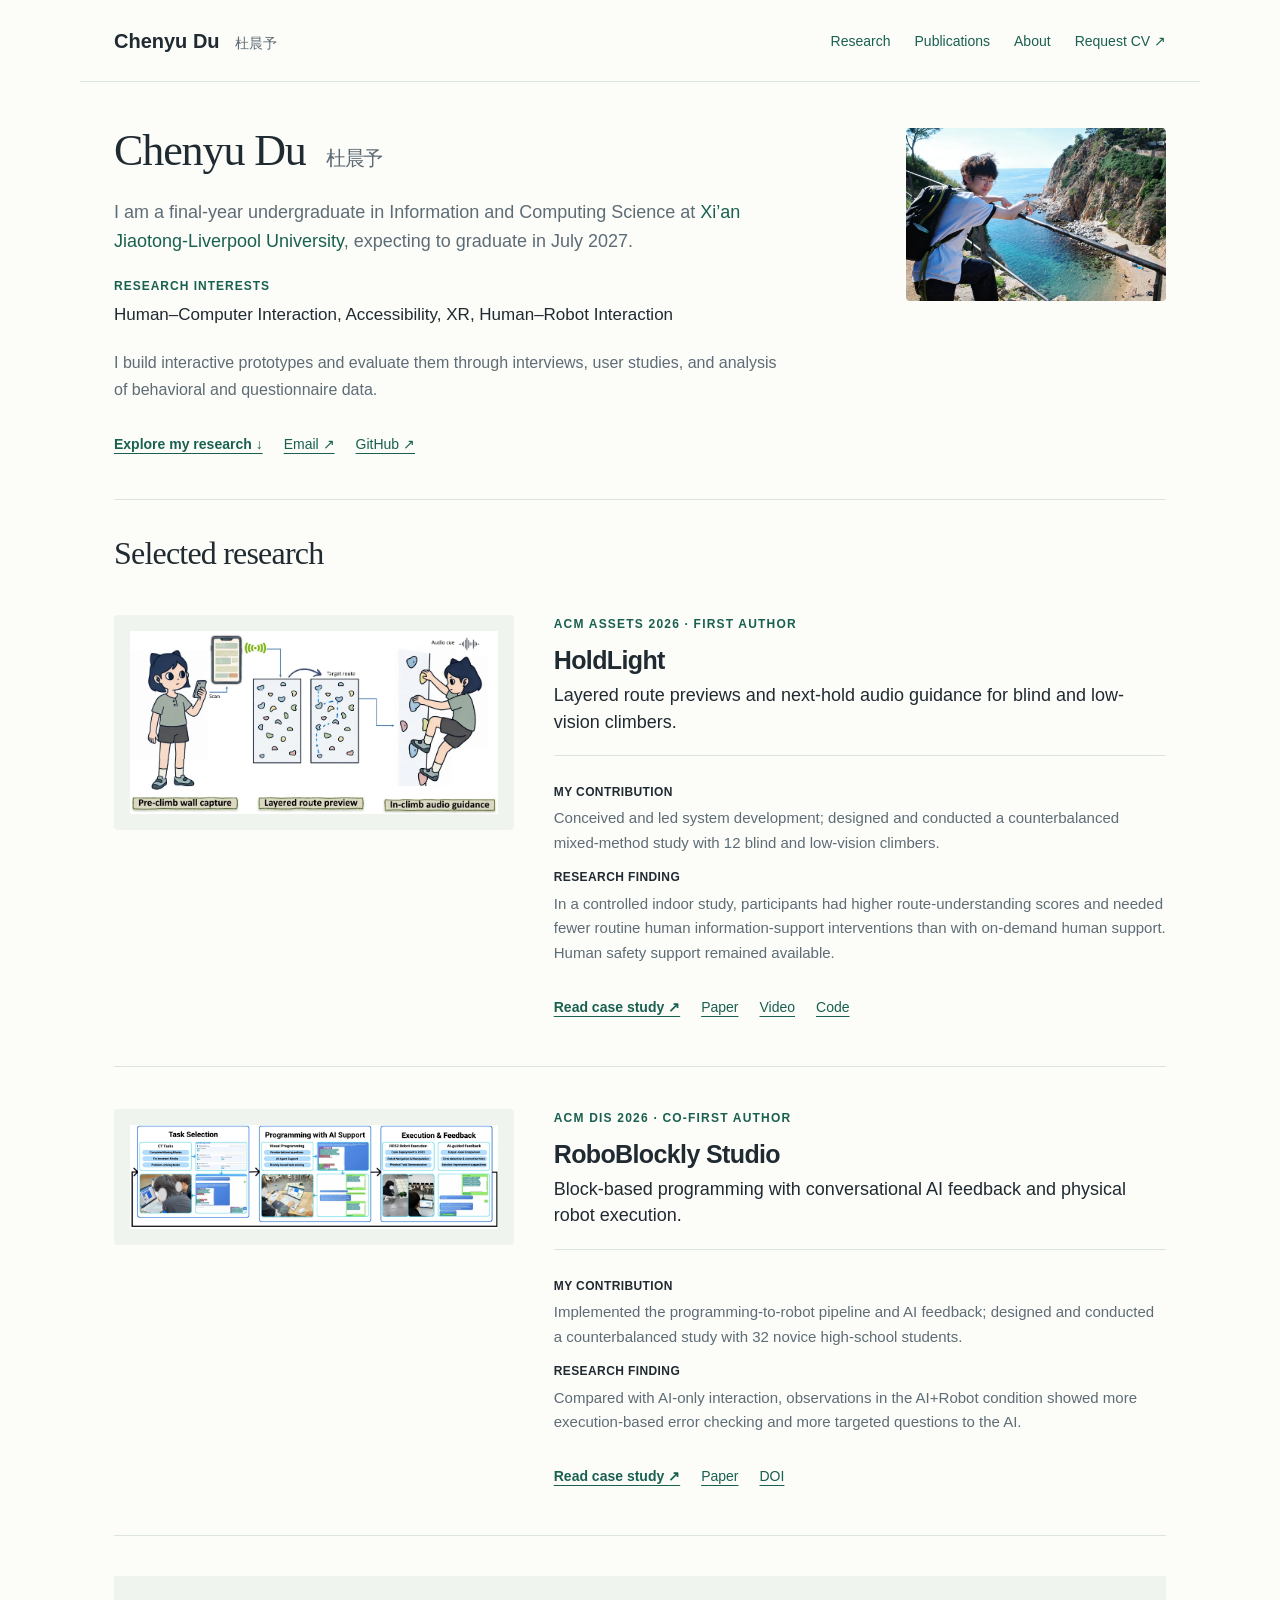
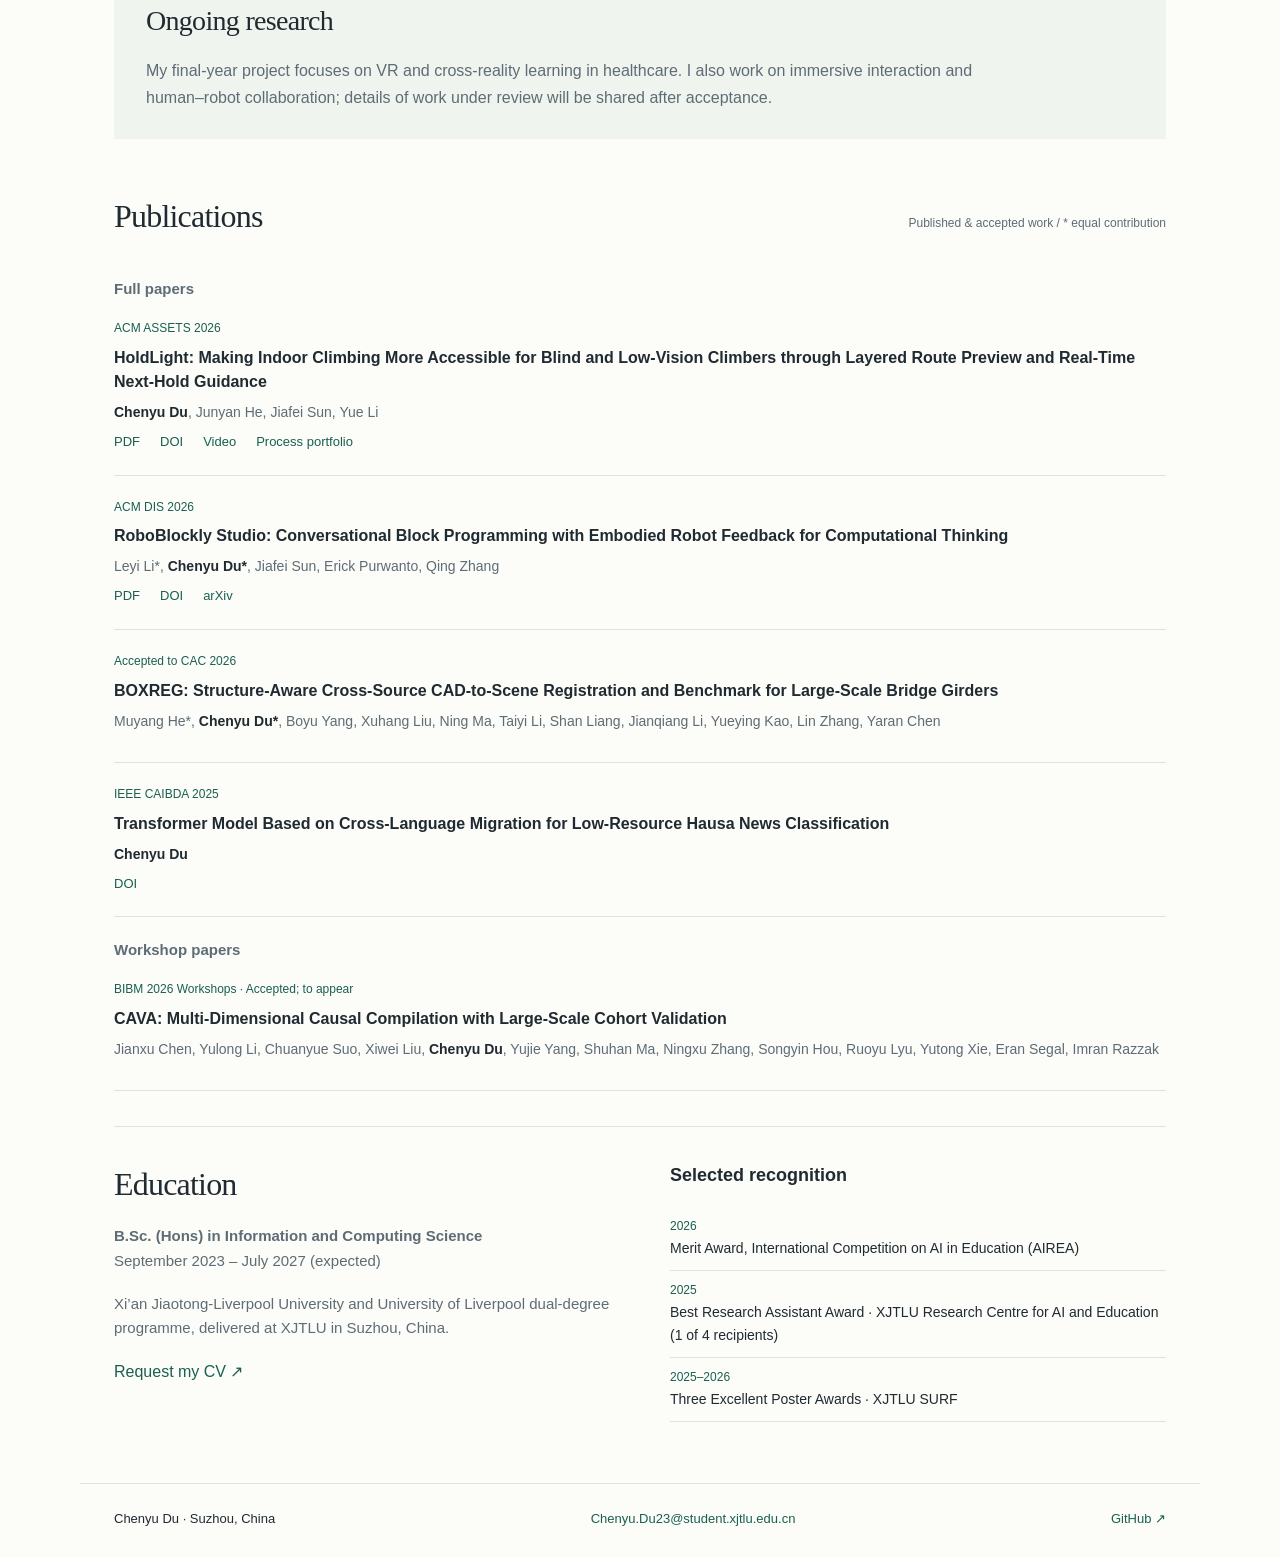
==== commit e9a76186: "Align research interests and portfolio content with CV evidence" ====
--- a/index.html
+++ b/index.html
@@ -4,13 +4,13 @@
 <meta charset="utf-8">
 <meta name="viewport" content="width=device-width,initial-scale=1">
 <title>Chenyu Du | Human–Computer Interaction</title>
-<meta name="description" content="Chenyu Du builds and studies interactive systems for accessibility, learning, and human agency.">
+<meta name="description" content="Chenyu Du — Human–Computer Interaction, Accessibility, XR, Human–Robot Interaction. Undergraduate at Xi’an Jiaotong-Liverpool University.">
 <link rel="stylesheet" href="styles.css">
 <link rel="canonical" href="https://yuuu-05.github.io/">
 <meta name="theme-color" content="#fcfcf9">
 <meta property="og:type" content="website">
 <meta property="og:title" content="Chenyu Du | Human–Computer Interaction">
-<meta property="og:description" content="Chenyu Du builds and studies interactive systems for accessibility, learning, and human agency.">
+<meta property="og:description" content="Chenyu Du — Human–Computer Interaction, Accessibility, XR, Human–Robot Interaction. Undergraduate at Xi’an Jiaotong-Liverpool University.">
 <meta property="og:url" content="https://yuuu-05.github.io/">
 <meta property="og:image" content="https://yuuu-05.github.io/assets/chenyu-du.webp">
 <meta property="og:image:alt" content="Chenyu Du by the coast">
@@ -31,11 +31,10 @@
 <main id="main">
 <section class="intro" aria-labelledby="intro-title">
 <div class="intro-copy">
-<p class="eyebrow">Human–Computer Interaction · XJTLU</p>
-<h1 id="intro-title">Building interactive systems<br>that support human agency.</h1>
-<p class="lead">I’m Chenyu, an undergraduate researcher in Information and Computing Science at Xi’an Jiaotong-Liverpool University, graduating in 2027.</p>
-<p>I design, build, and evaluate systems that help people understand and act in physical and immersive environments. My work spans accessible climbing, AI-assisted robot programming, and immersive learning.</p>
-<p class="question">How can intelligent assistance support people’s understanding, learning, and autonomy?</p>
+<h1 id="intro-title">Chenyu Du <span lang="zh">杜晨予</span></h1>
+<p class="lead">I am a final-year undergraduate in Information and Computing Science at <a href="https://www.xjtlu.edu.cn/en">Xi’an Jiaotong-Liverpool University</a>, expecting to graduate in July 2027.</p>
+<div class="interests"><h2>Research interests</h2><p>Human–Computer Interaction, Accessibility, XR, Human–Robot Interaction</p></div>
+<p>I build interactive prototypes and evaluate them through interviews, user studies, and analysis of behavioral and questionnaire data.</p>
 <div class="links">
 <a class="primary" href="#research">Explore my research ↓</a>
 <a href="mailto:Chenyu.Du23@student.xjtlu.edu.cn">Email ↗</a>
@@ -43,21 +42,12 @@
 </div>
 </div>
 <aside class="portrait">
-<img src="assets/chenyu-du.webp" width="6000" height="4000" alt="Chenyu Du by the coast">
-<p>Accessibility · Human–robot interaction · XR</p>
-<div class="note">
-<span>Research approach</span>
-<p>System implementation, interaction design, and human-centered evaluation.</p>
-</div>
+<img src="assets/chenyu-du.webp" width="900" height="600" alt="Chenyu Du by the coast" fetchpriority="high" decoding="async">
 </aside>
 </section>
 <section id="research" aria-labelledby="research-title">
 <div class="heading">
-<div>
-<p class="eyebrow">Selected research</p>
-<h2 id="research-title">From working systems<br>to human experience.</h2>
-</div>
-<p>Two projects connecting interactive system design with empirical evaluation.</p>
+<h2 id="research-title">Selected research</h2>
 </div>
 <article class="project" id="holdlight">
 <a class="project-image" href="research.html#holdlight">
@@ -68,13 +58,12 @@
 <h3>
 <a href="research.html#holdlight">HoldLight</a>
 </h3>
-<p class="subtitle">Accessible indoor climbing through layered previews and timely audio guidance.</p>
-<p>Helping blind and low-vision climbers understand a route before climbing and request guidance during movement.</p>
+<p class="subtitle">Layered route previews and next-hold audio guidance for blind and low-vision climbers.</p>
 <dl>
 <dt>My contribution</dt>
-<dd>Led system development, formative inquiry, and a counterbalanced mixed-method study with 12 blind and low-vision climbers.</dd>
+<dd>Conceived and led system development; designed and conducted a counterbalanced mixed-method study with 12 blind and low-vision climbers.</dd>
 <dt>Research finding</dt>
-<dd>Higher route-understanding scores and fewer requests for routine human route information than with controlled on-demand human support.</dd>
+<dd>In a controlled indoor study, participants had higher route-understanding scores and needed fewer routine human information-support interventions than with on-demand human support. Human safety support remained available.</dd>
 </dl>
 <div class="links">
 <a class="primary" href="research.html#holdlight">Read case study ↗</a>
@@ -93,13 +82,12 @@
 <h3>
 <a href="research.html#roboblockly">RoboBlockly Studio</a>
 </h3>
-<p class="subtitle">Making program behavior tangible through conversational AI and a physical robot.</p>
-<p>A learning environment connecting code authoring, execution, observation, and debugging.</p>
+<p class="subtitle">Block-based programming with conversational AI feedback and physical robot execution.</p>
 <dl>
 <dt>My contribution</dt>
-<dd>Co-led technical implementation and contributed to study design and execution: five instructor interviews and a study with 32 novice high-school students.</dd>
+<dd>Implemented the programming-to-robot pipeline and AI feedback; designed and conducted a counterbalanced study with 32 novice high-school students.</dd>
 <dt>Research finding</dt>
-<dd>The AI+Robot condition revealed a shift toward execution-based error checking and more targeted AI queries.</dd>
+<dd>Compared with AI-only interaction, observations in the AI+Robot condition showed more execution-based error checking and more targeted questions to the AI.</dd>
 </dl>
 <div class="links">
 <a class="primary" href="research.html#roboblockly">Read case study ↗</a>
@@ -110,99 +98,90 @@
 </article>
 </section>
 <section class="ongoing" id="ongoing">
-<p class="eyebrow">Current directions</p>
-<h2>Physical and immersive interaction.</h2>
-<p>I am continuing to explore immersive interaction and human–robot collaboration. My final-year project focuses on VR and cross-reality learning in healthcare. Details of work under review will be shared after acceptance.</p>
+<h2>Ongoing research</h2>
+<p>My final-year project focuses on VR and cross-reality learning in healthcare. I also work on immersive interaction and human–robot collaboration; details of work under review will be shared after acceptance.</p>
 </section>
 <section id="publications" aria-labelledby="publications-title">
 <header class="section-header">
 <h2 id="publications-title">Publications</h2>
 <p>Published &amp; accepted work <span class="separator">/</span> * equal contribution</p>
 </header>
+<h3 class="publication-group">Full papers</h3>
 <article class="paper" id="paper-holdlight">
-<figure class="paper-visual">
-<a href="files/HoldLight.pdf" aria-label="Read the HoldLight paper">
-<img src="assets/holdlight.webp" width="975" height="486" alt="HoldLight: wall capture, layered route preview, and in-climb audio guidance.">
-</a>
-</figure>
 <div class="paper-body">
-<p class="venue">To appear at ACM ASSETS 2026</p>
-<h3>
+<p class="venue">ACM ASSETS 2026</p>
+<h4>
 <a href="files/HoldLight.pdf">HoldLight: Making Indoor Climbing More Accessible for Blind and Low-Vision Climbers through Layered Route Preview and Real-Time Next-Hold Guidance</a>
-</h3>
+</h4>
 <p class="authors">
 <strong>Chenyu Du</strong>, Junyan He, Jiafei Sun, Yue Li</p>
 <div class="paper-links">
 <a href="files/HoldLight.pdf">PDF</a>
+<a href="https://doi.org/10.1145/3797867.3829070">DOI</a>
 <a href="files/HoldLight-demo.mp4">Video</a>
 <a href="https://yuuu-05.github.io/CPT208-ClimbProject-C2-4/">Process portfolio</a>
 </div>
-<p class="abstract">HoldLight combines layered pre-climb route previews and real-time next-hold audio guidance to support blind and low-vision climbers, with explicit fallback when the system is uncertain.</p>
 </div>
 </article>
 <article class="paper" id="paper-roboblockly">
-<figure class="paper-visual">
-<a href="https://arxiv.org/abs/2605.12059" aria-label="Read the RoboBlockly Studio paper">
-<img src="assets/roboblockly.webp" width="1092" height="308" alt="RoboBlockly Studio connects task selection, block programming with AI dialogue, and embodied robot execution.">
-</a>
-</figure>
 <div class="paper-body">
 <p class="venue">ACM DIS 2026</p>
-<h3>
+<h4>
 <a href="https://doi.org/10.1145/3800645.3813071">RoboBlockly Studio: Conversational Block Programming with Embodied Robot Feedback for Computational Thinking</a>
-</h3>
+</h4>
 <p class="authors">Leyi Li*, <strong>Chenyu Du*</strong>, Jiafei Sun, Erick Purwanto, Qing Zhang</p>
 <div class="paper-links">
 <a href="https://arxiv.org/pdf/2605.12059">PDF</a>
 <a href="https://doi.org/10.1145/3800645.3813071">DOI</a>
 <a href="https://arxiv.org/abs/2605.12059">arXiv</a>
 </div>
-<p class="abstract">A learning environment that brings together block-based programming, conversational AI, and a physical robot. Learners author, run, observe, and revise programs to connect abstract code with tangible outcomes.</p>
 </div>
 </article>
 <article class="paper text-only">
 <div class="paper-body">
 <p class="venue">Accepted to CAC 2026</p>
-<h3>BOXREG: Structure-Aware Cross-Source CAD-to-Scene Registration and Benchmark for Large-Scale Bridge Girders</h3>
-<p class="authors">Muyang He*, <strong>Chenyu Du*</strong>, et al.</p>
-<p class="abstract">A structure-aware registration framework for aligning CAD models with construction-site scans. My work focused on algorithm development and benchmark construction.</p>
+<h4>BOXREG: Structure-Aware Cross-Source CAD-to-Scene Registration and Benchmark for Large-Scale Bridge Girders</h4>
+<p class="authors">Muyang He*, <strong>Chenyu Du*</strong>, Boyu Yang, Xuhang Liu, Ning Ma, Taiyi Li, Shan Liang, Jianqiang Li, Yueying Kao, Lin Zhang, Yaran Chen</p>
 </div>
 </article>
 <article class="paper text-only">
 <div class="paper-body">
 <p class="venue">IEEE CAIBDA 2025</p>
-<h3>
+<h4>
 <a href="https://doi.org/10.1109/CAIBDA65784.2025.11182877">Transformer Model Based on Cross-Language Migration for Low-Resource Hausa News Classification</a>
-</h3>
+</h4>
 <p class="authors">
 <strong>Chenyu Du</strong>
 </p>
 <div class="paper-links">
 <a href="https://doi.org/10.1109/CAIBDA65784.2025.11182877">DOI</a>
 </div>
-<p class="abstract">An independent study of cross-lingual transfer for low-resource news classification, spanning transformer adaptation, experimentation, and paper writing.</p>
 </div>
+</article>
+<h3 class="publication-group">Workshop papers</h3>
+<article class="paper"><p class="venue">BIBM 2026 Workshops · Accepted; to appear</p>
+<h4>CAVA: Multi-Dimensional Causal Compilation with Large-Scale Cohort Validation</h4>
+<p class="authors">Jianxu Chen, Yulong Li, Chuanyue Suo, Xiwei Liu, <strong>Chenyu Du</strong>, Yujie Yang, Shuhan Ma, Ningxu Zhang, Songyin Hou, Ruoyu Lyu, Yutong Xie, Eran Segal, Imran Razzak</p>
 </article>
 </section>
 <section id="about" class="about-grid">
 <span id="background" class="anchor-alias" aria-hidden="true">
 </span>
 <div>
-<p class="eyebrow">Background</p>
-<h2>About me</h2>
-<p>I study Information and Computing Science at Xi’an Jiaotong-Liverpool University, with expected graduation in 2027.</p>
-<p>I work across system implementation, interaction design, and human-centered evaluation. Additional technical work includes CAD-to-scene registration and cross-lingual language modeling.</p>
+<h2>Education</h2>
+<p><strong>B.Sc. (Hons) in Information and Computing Science</strong><br>September 2023 – July 2027 (expected)</p>
+<p>Xi’an Jiaotong-Liverpool University and University of Liverpool dual-degree programme, delivered at XJTLU in Suzhou, China.</p>
 <a href="mailto:Chenyu.Du23@student.xjtlu.edu.cn?subject=CV%20request">Request my CV ↗</a>
 </div>
 <div>
 <h3>Selected recognition</h3>
 <ul class="awards">
 <li>
-<span>2026</span>Merit Award, AIREA · RoboBlockly Studio</li>
+<span>2026</span>Merit Award, International Competition on AI in Education (AIREA)</li>
 <li>
-<span>2025</span>Best Research Assistant Award · RC4AIED, XJTLU</li>
+<span>2025</span>Best Research Assistant Award · XJTLU Research Centre for AI and Education (1 of 4 recipients)</li>
 <li>
-<span>2025</span>Excellent Poster Awards · XJTLU SURF</li>
+<span>2025–2026</span>Three Excellent Poster Awards · XJTLU SURF</li>
 </ul>
 </div>
 </section>
--- a/styles.css
+++ b/styles.css
@@ -7,7 +7,7 @@
 a:focus-visible{outline:3px solid var(--accent);outline-offset:5px}
 img{display:block;max-width:100%;height:auto}
 p{margin:0 0 18px}
-h1,h2,h3{line-height:1.22;margin:0 0 20px;font-weight:600;letter-spacing:-.025em}
+h1,h2,h3,h4{line-height:1.22;margin:0 0 20px;font-weight:600;letter-spacing:-.025em}
 h1{font-family:Georgia,serif;font-size:44px;font-weight:400}
 h2{font-family:Georgia,serif;font-size:32px;font-weight:400}
 h3{font-size:25px}
@@ -17,27 +17,19 @@
 .wordmark{color:var(--ink);font-size:20px;font-weight:600;white-space:nowrap}
 .wordmark span{color:var(--muted);font-size:14px;font-weight:400;margin-left:10px}
 .top nav{display:flex;gap:24px;flex-wrap:wrap;font-size:14px}
-.intro{display:grid;grid-template-columns:minmax(0,1fr) 260px;gap:64px;padding:56px 0 52px}
+.intro{display:grid;grid-template-columns:minmax(0,1fr) 260px;gap:56px;padding:42px 0 38px}
 .eyebrow{font-size:12px;letter-spacing:1.2px;text-transform:uppercase;color:var(--accent);font-weight:600;margin-bottom:17px}
 .lead{font-size:18px;line-height:1.65}
-.intro-copy>p:not(.eyebrow){max-width:680px}
-.intro-copy>p:not(.question){color:var(--muted)}
-.intro-copy .eyebrow{color:var(--accent)!important}
-.question{border-left:3px solid #8fae9c;padding-left:17px;font-size:17px}
+.intro-copy>p{max-width:680px;color:var(--muted)}
 .portrait{padding-top:4px}
 .portrait img{border-radius:4px}
-.portrait>p{font-size:12px;margin-top:12px;color:var(--muted)}
-.note{border-top:1px solid var(--line);padding-top:20px;margin-top:28px}
-.note>span{font-size:12px;text-transform:uppercase;letter-spacing:1px}
-.note p{font-size:14px;color:var(--muted);margin-top:8px}
 .links{display:flex;flex-wrap:wrap;align-items:center;gap:12px 21px;font-size:14px;margin-top:25px}
 .links a{padding:5px 0;text-decoration:underline}
 .links .primary{font-weight:600}
 .heading{display:flex;justify-content:space-between;align-items:end;gap:40px;border-top:1px solid var(--line);padding-top:34px}
 .heading h2{margin-bottom:0}
-.heading>p{font-size:14px;color:var(--muted);max-width:290px;margin-bottom:3px}
 .project{display:grid;grid-template-columns:38% minmax(0,1fr);gap:40px;padding:42px 0;border-bottom:1px solid var(--line);align-items:start}
-.project-image{display:flex;background:var(--soft);padding:22px;min-height:235px;align-items:center;border-radius:4px}
+.project-image{display:flex;background:var(--soft);padding:16px;min-height:0;align-items:center;border-radius:4px}
 .project-image img{width:100%;object-fit:contain}
 .project h3{margin-bottom:7px}
 .project .eyebrow{margin-bottom:10px}
@@ -45,7 +37,7 @@
 .project>div>p:not(.eyebrow):not(.subtitle){color:var(--muted);font-size:15px}
 dl{margin:20px 0 0;border-top:1px solid var(--line);padding-top:15px}
 dt{font-size:12px;letter-spacing:.4px;text-transform:uppercase;font-weight:600;margin:12px 0 4px}
-dd{margin:0;font-size:14px;color:var(--muted)}
+dd{margin:0;font-size:15px;color:var(--muted)}
 .ongoing{background:var(--soft);padding:28px 32px;margin:40px 0}
 .ongoing h2{font-size:28px}
 .ongoing>p:last-child{margin:0;max-width:850px;color:var(--muted)}
@@ -53,16 +45,15 @@
 .section-header{display:flex;align-items:baseline;justify-content:space-between;gap:20px;margin-bottom:8px}
 .section-header p{font-size:12px;color:var(--muted)}
 .paper{padding:22px 0;border-bottom:1px solid var(--line)}
-.paper-visual,.paper .abstract{display:none}
-.paper h3{font-size:16px;line-height:1.5;margin:0 0 7px;letter-spacing:0}
-.paper h3 a{color:var(--ink)}
+.paper h4{font-size:16px;line-height:1.5;margin:0 0 7px;letter-spacing:0}
+.paper h4 a{color:var(--ink)}
 .venue{font-size:12px;color:var(--accent);margin-bottom:7px}
-.authors{font-size:13px;color:var(--muted);margin-bottom:7px}
+.authors{font-size:14px;color:var(--muted);margin-bottom:7px}
 .authors strong{color:var(--ink)}
 .paper-links{display:flex;gap:20px;font-size:13px}
 .about-grid{display:grid;grid-template-columns:1fr 1fr;gap:60px;border-top:1px solid var(--line);padding:38px 0 45px}
 .about-grid p{font-size:15px;color:var(--muted)}
-.about-grid h3{font-size:18px;margin-top:32px;letter-spacing:0}
+.about-grid h3{font-size:18px;margin-top:0;letter-spacing:0}
 .awards{list-style:none;padding:0}
 .awards li{font-size:14px;padding:10px 0;border-bottom:1px solid var(--line)}
 .awards span{display:block;color:var(--accent);font-size:12px}
@@ -91,7 +82,7 @@
 .intro{gap:30px;grid-template-columns:1fr 200px}
 h1{font-size:36px}
 .project{grid-template-columns:32% 1fr;gap:25px}
-.project-image{min-height:160px;padding:10px}
+.project-image{padding:10px}
 .heading{gap:25px}
 .about-grid{gap:30px}
 }
@@ -103,12 +94,8 @@
 h1 br{display:none}
 .lead{font-size:17px}
 .intro-copy{order:0}
-.portrait{order:1;display:grid;grid-template-columns:130px 1fr;gap:0 18px;align-items:center}
-.portrait>p{margin:0;font-size:12px}
-.portrait .note{display:none}
-.heading{display:block;padding-top:27px}
+.portrait{order:1;display:block;max-width:160px}
 .heading h2{font-size:29px}
-.heading>p{margin-top:16px;max-width:none}
 .project{grid-template-columns:1fr;padding:28px 0;gap:23px}
 .project-image{min-height:0;padding:20px}
 .project h3{font-size:25px}
@@ -134,3 +121,11 @@
 
 
 .anchor-alias{position:absolute}
+
+.intro h1 span{font:400 20px Arial,'Microsoft YaHei',sans-serif;color:var(--muted);white-space:nowrap;margin-left:10px}
+.interests{margin:22px 0}
+.interests h2{font:600 12px Arial,sans-serif;letter-spacing:1px;text-transform:uppercase;color:var(--accent);margin:0 0 8px}
+.interests p{font-size:17px;line-height:1.6;color:var(--ink);margin:0}
+.publication-group{font:600 15px Arial,sans-serif;letter-spacing:0;margin:24px 0 0;color:var(--muted)}
+.paper-links{flex-wrap:wrap}
+@media(max-width:600px){.interests p{font-size:16px}.intro h1 span{font-size:18px}.interests{margin:18px 0}}
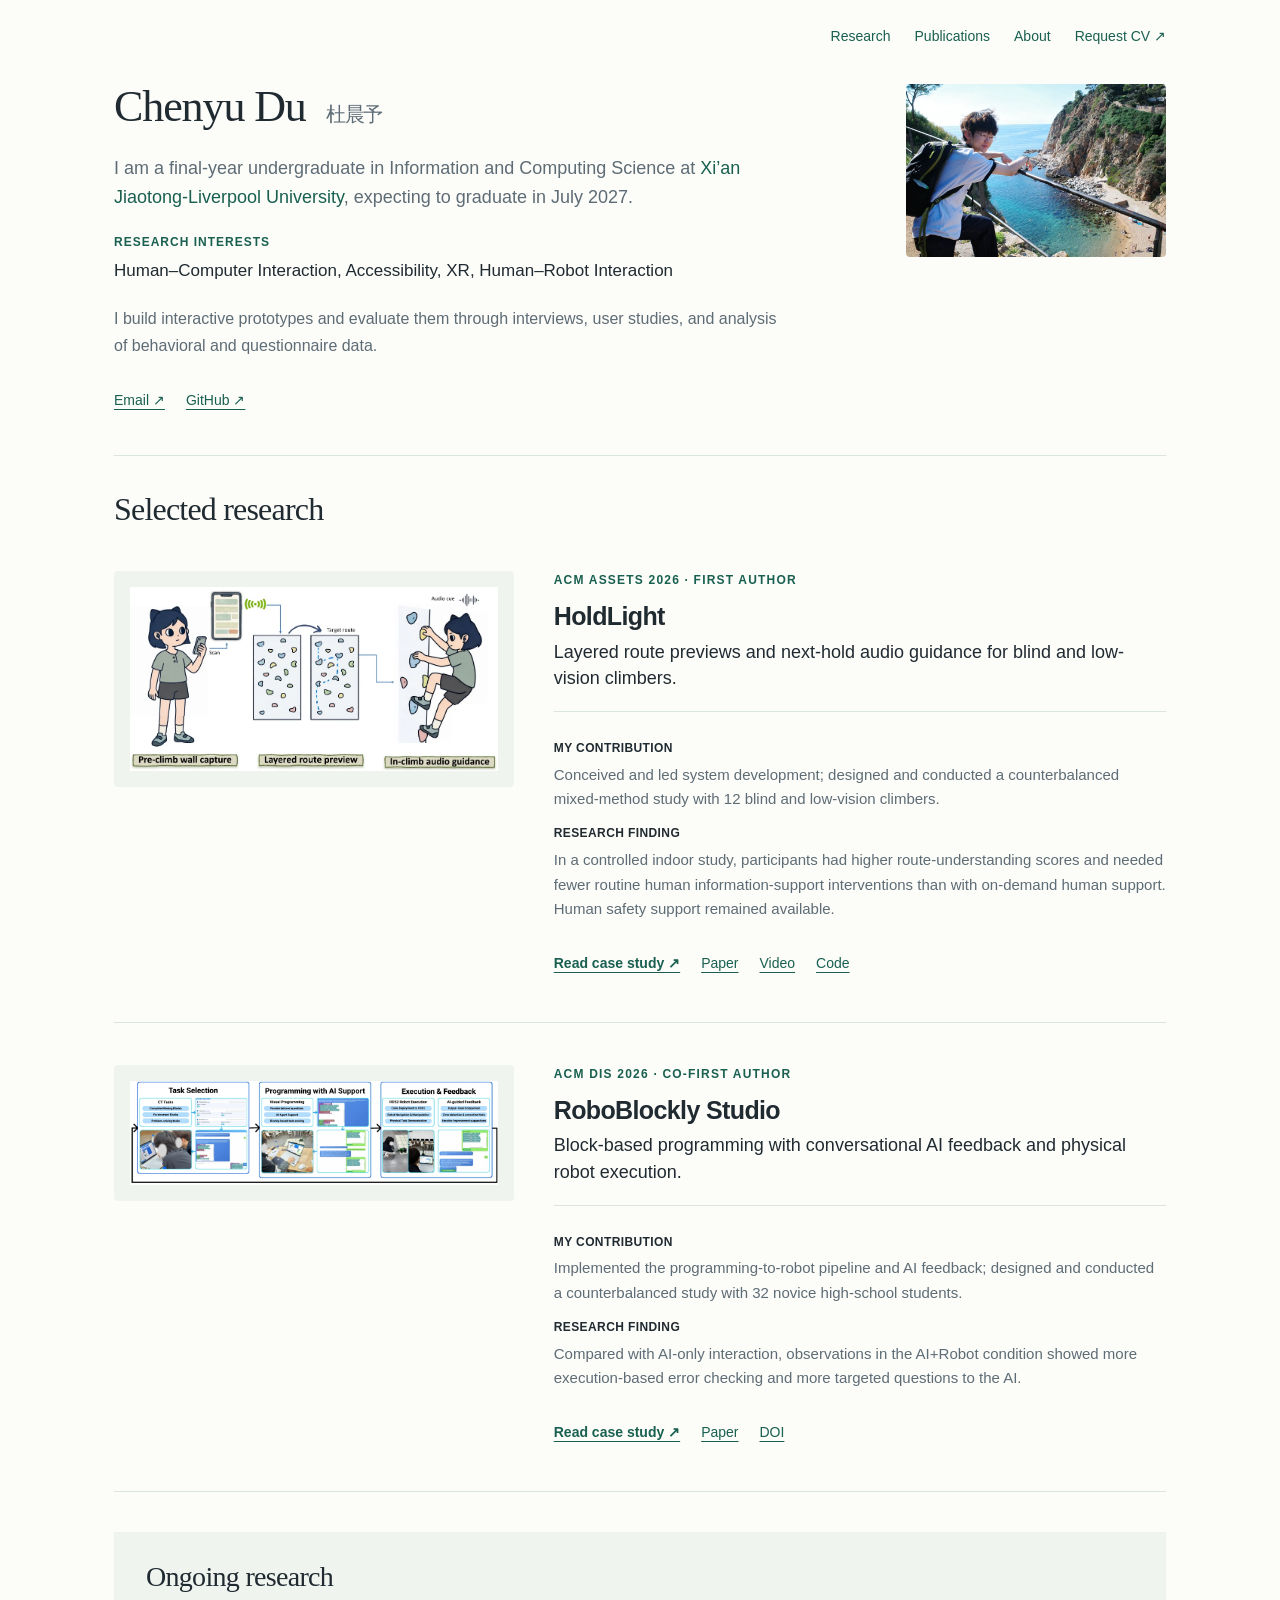
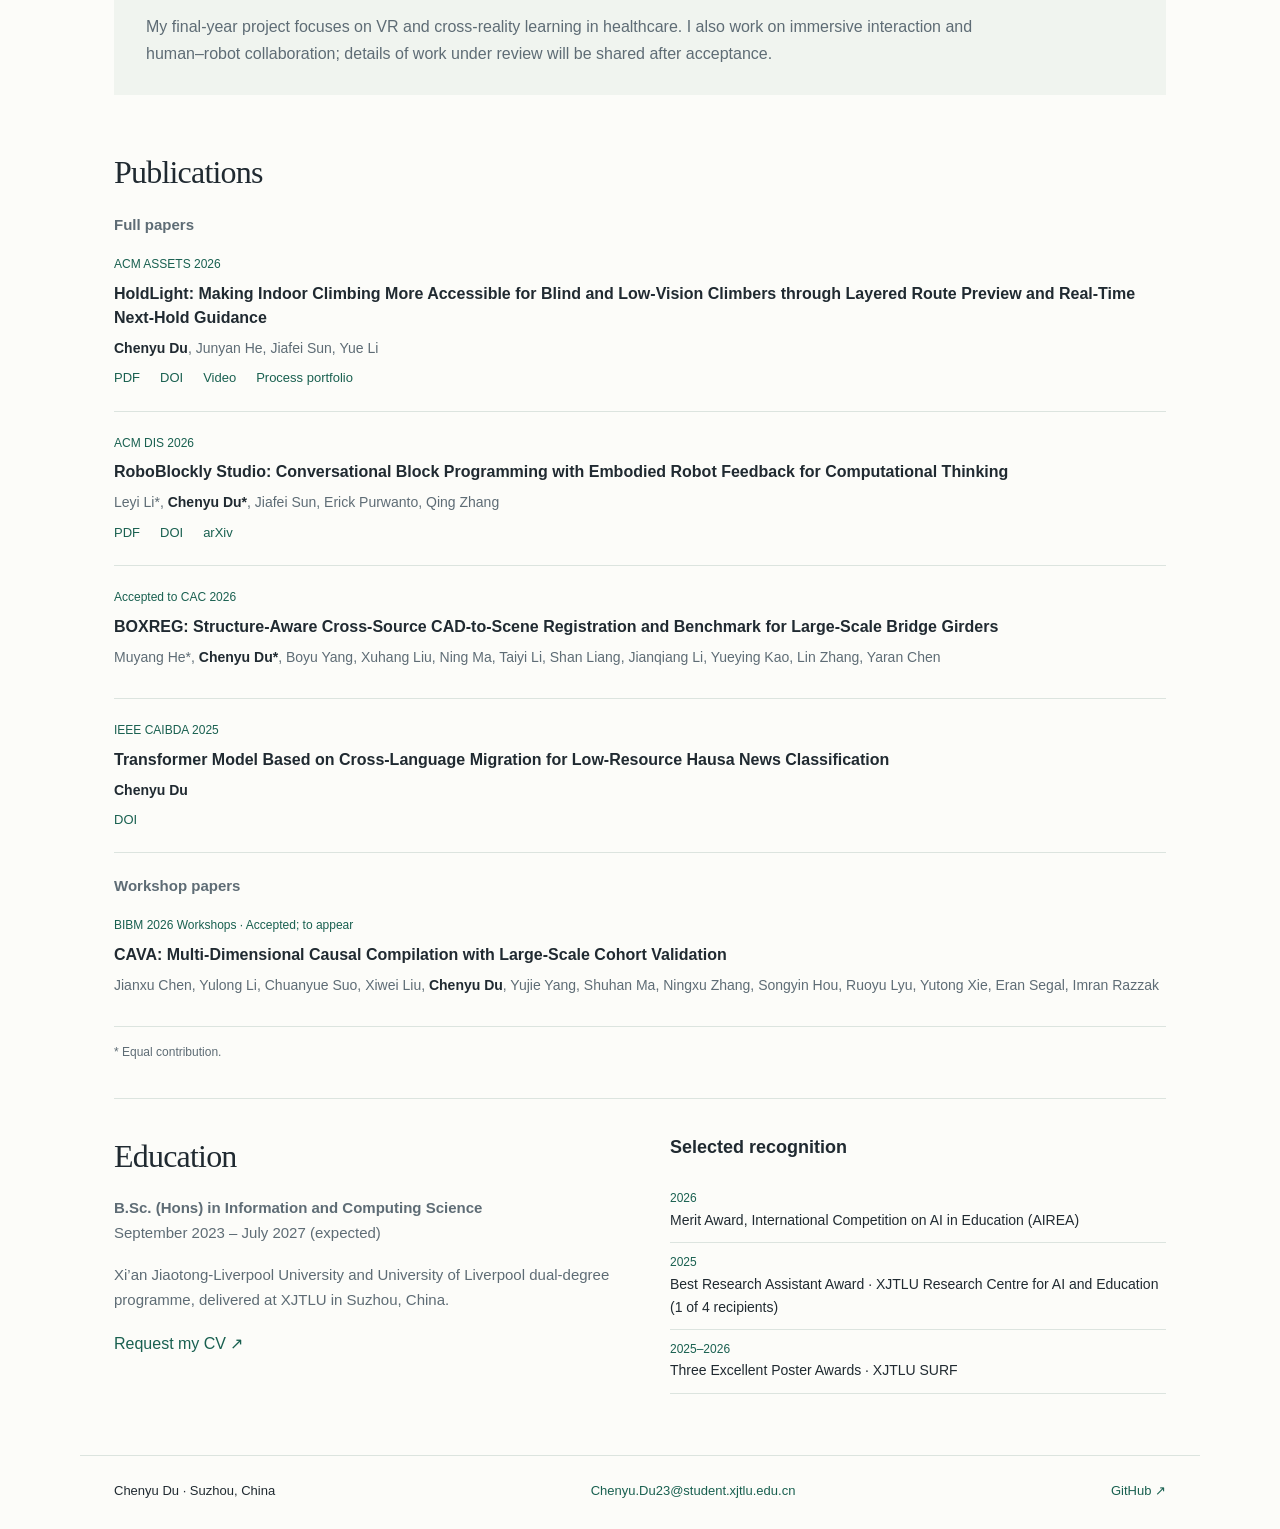
==== commit 0697b82b: "Fix HoldLight video source and simplify homepage hierarchy" ====
--- a/index.html
+++ b/index.html
@@ -18,9 +18,7 @@
 </head>
 <body>
 <a class="skip" href="#main">Skip to content</a>
-<header class="top">
-<a class="wordmark" href="index.html">Chenyu Du <span lang="zh">杜晨予</span>
-</a>
+<header class="top home-top">
 <nav aria-label="Main navigation">
 <a href="index.html#research">Research</a>
 <a href="index.html#publications">Publications</a>
@@ -36,7 +34,6 @@
 <div class="interests"><h2>Research interests</h2><p>Human–Computer Interaction, Accessibility, XR, Human–Robot Interaction</p></div>
 <p>I build interactive prototypes and evaluate them through interviews, user studies, and analysis of behavioral and questionnaire data.</p>
 <div class="links">
-<a class="primary" href="#research">Explore my research ↓</a>
 <a href="mailto:Chenyu.Du23@student.xjtlu.edu.cn">Email ↗</a>
 <a href="https://github.com/Yuuu-05">GitHub ↗</a>
 </div>
@@ -68,7 +65,7 @@
 <div class="links">
 <a class="primary" href="research.html#holdlight">Read case study ↗</a>
 <a href="files/HoldLight.pdf">Paper</a>
-<a href="files/HoldLight-demo.mp4">Video</a>
+<a href="https://github.com/Yuuu-05/HoldLight/releases/tag/project-demo">Video</a>
 <a href="https://github.com/Yuuu-05/HoldLight">Code</a>
 </div>
 </div>
@@ -102,10 +99,7 @@
 <p>My final-year project focuses on VR and cross-reality learning in healthcare. I also work on immersive interaction and human–robot collaboration; details of work under review will be shared after acceptance.</p>
 </section>
 <section id="publications" aria-labelledby="publications-title">
-<header class="section-header">
 <h2 id="publications-title">Publications</h2>
-<p>Published &amp; accepted work <span class="separator">/</span> * equal contribution</p>
-</header>
 <h3 class="publication-group">Full papers</h3>
 <article class="paper" id="paper-holdlight">
 <div class="paper-body">
@@ -118,7 +112,7 @@
 <div class="paper-links">
 <a href="files/HoldLight.pdf">PDF</a>
 <a href="https://doi.org/10.1145/3797867.3829070">DOI</a>
-<a href="files/HoldLight-demo.mp4">Video</a>
+<a href="https://github.com/Yuuu-05/HoldLight/releases/tag/project-demo">Video</a>
 <a href="https://yuuu-05.github.io/CPT208-ClimbProject-C2-4/">Process portfolio</a>
 </div>
 </div>
@@ -163,6 +157,7 @@
 <h4>CAVA: Multi-Dimensional Causal Compilation with Large-Scale Cohort Validation</h4>
 <p class="authors">Jianxu Chen, Yulong Li, Chuanyue Suo, Xiwei Liu, <strong>Chenyu Du</strong>, Yujie Yang, Shuhan Ma, Ningxu Zhang, Songyin Hou, Ruoyu Lyu, Yutong Xie, Eran Segal, Imran Razzak</p>
 </article>
+<p class="publication-note">* Equal contribution.</p>
 </section>
 <section id="about" class="about-grid">
 <span id="background" class="anchor-alias" aria-hidden="true">
--- a/styles.css
+++ b/styles.css
@@ -17,7 +17,8 @@
 .wordmark{color:var(--ink);font-size:20px;font-weight:600;white-space:nowrap}
 .wordmark span{color:var(--muted);font-size:14px;font-weight:400;margin-left:10px}
 .top nav{display:flex;gap:24px;flex-wrap:wrap;font-size:14px}
-.intro{display:grid;grid-template-columns:minmax(0,1fr) 260px;gap:56px;padding:42px 0 38px}
+.home-top{justify-content:flex-end;border-bottom:0;padding-bottom:0}
+.intro{display:grid;grid-template-columns:minmax(0,1fr) 260px;gap:56px;padding:32px 0 38px}
 .eyebrow{font-size:12px;letter-spacing:1.2px;text-transform:uppercase;color:var(--accent);font-weight:600;margin-bottom:17px}
 .lead{font-size:18px;line-height:1.65}
 .intro-copy>p{max-width:680px;color:var(--muted)}
@@ -42,8 +43,7 @@
 .ongoing h2{font-size:28px}
 .ongoing>p:last-child{margin:0;max-width:850px;color:var(--muted)}
 #publications{padding:18px 0 35px}
-.section-header{display:flex;align-items:baseline;justify-content:space-between;gap:20px;margin-bottom:8px}
-.section-header p{font-size:12px;color:var(--muted)}
+.publication-note{font-size:12px;color:var(--muted);margin:16px 0 0}
 .paper{padding:22px 0;border-bottom:1px solid var(--line)}
 .paper h4{font-size:16px;line-height:1.5;margin:0 0 7px;letter-spacing:0}
 .paper h4 a{color:var(--ink)}
@@ -89,6 +89,8 @@
 @media(max-width:600px){.top,main,footer{padding-left:22px;padding-right:22px}
 .top{display:block;padding-top:20px;padding-bottom:17px}
 .top nav{margin-top:15px;font-size:13px;gap:12px 19px}
+.home-top{padding-bottom:0}
+.home-top nav{margin-top:0}
 .intro{display:flex;flex-direction:column;padding:32px 0;gap:25px}
 h1{font-size:35px}
 h1 br{display:none}
@@ -100,8 +102,6 @@
 .project-image{min-height:0;padding:20px}
 .project h3{font-size:25px}
 .ongoing{padding:24px;margin:28px 0}
-.section-header{display:block}
-.section-header p{margin-top:8px}
 .about-grid{grid-template-columns:1fr;gap:12px}
 .about-grid h3{margin-top:0}
 .case-meta{grid-template-columns:1fr;gap:15px}
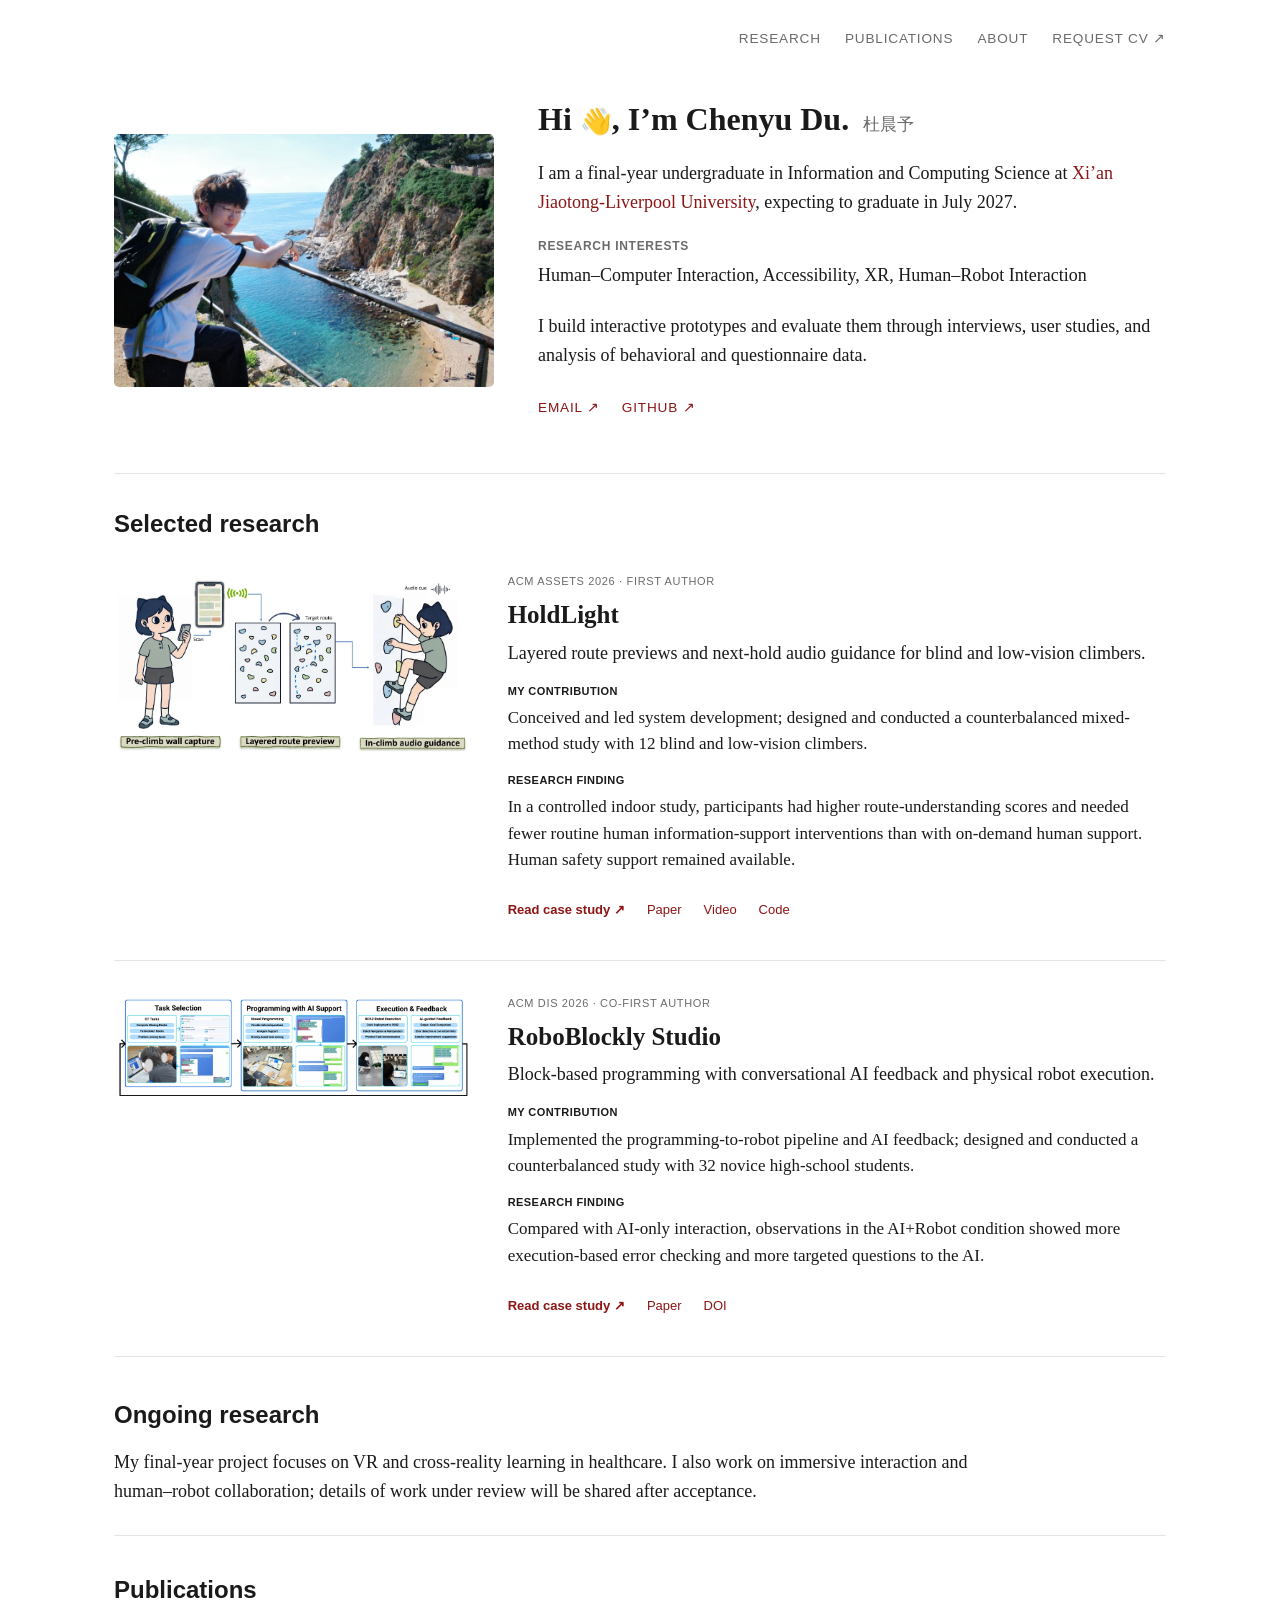
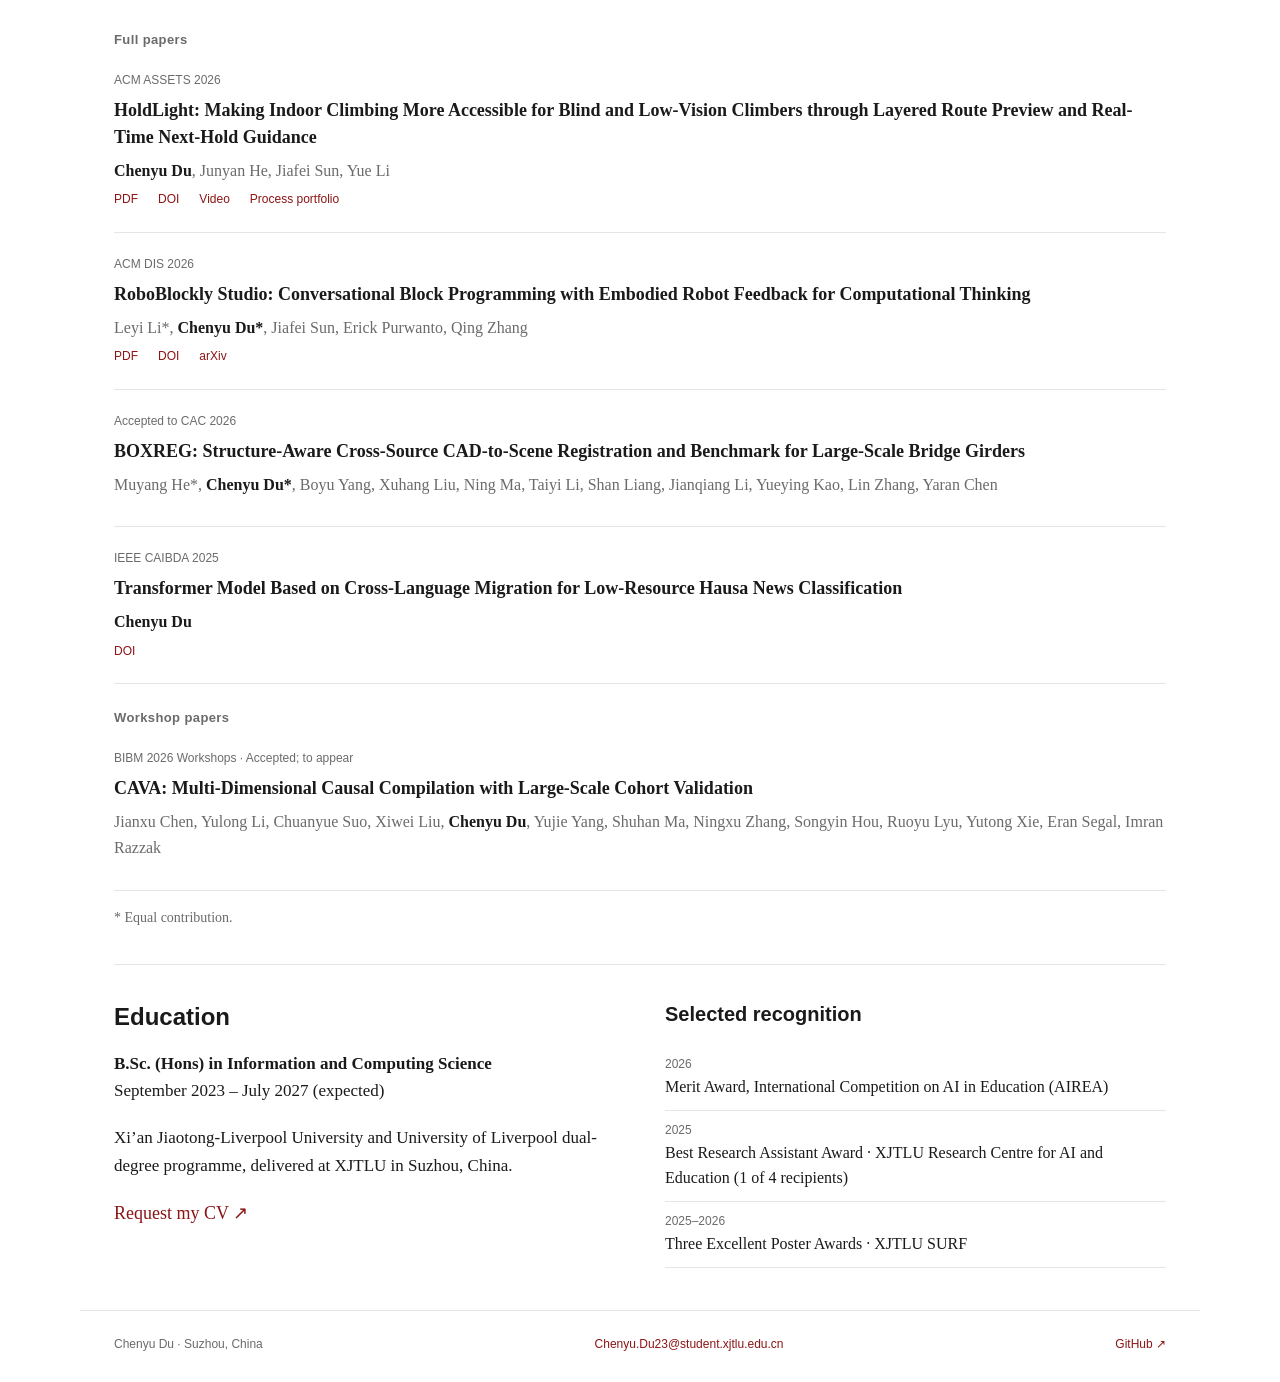
==== commit 67324976: "Adopt requested serif styling and rebalance portrait introduction" ====
--- a/index.html
+++ b/index.html
@@ -7,14 +7,14 @@
 <meta name="description" content="Chenyu Du — Human–Computer Interaction, Accessibility, XR, Human–Robot Interaction. Undergraduate at Xi’an Jiaotong-Liverpool University.">
 <link rel="stylesheet" href="styles.css">
 <link rel="canonical" href="https://yuuu-05.github.io/">
-<meta name="theme-color" content="#fcfcf9">
+<meta name="theme-color" content="#ffffff">
 <meta property="og:type" content="website">
 <meta property="og:title" content="Chenyu Du | Human–Computer Interaction">
 <meta property="og:description" content="Chenyu Du — Human–Computer Interaction, Accessibility, XR, Human–Robot Interaction. Undergraduate at Xi’an Jiaotong-Liverpool University.">
 <meta property="og:url" content="https://yuuu-05.github.io/">
 <meta property="og:image" content="https://yuuu-05.github.io/assets/chenyu-du.webp">
 <meta property="og:image:alt" content="Chenyu Du by the coast">
-<link rel="icon" href="data:image/svg+xml,%3Csvg xmlns='http://www.w3.org/2000/svg' viewBox='0 0 64 64'%3E%3Crect width='64' height='64' rx='12' fill='%23212830'/%3E%3Ctext x='32' y='44' text-anchor='middle' font-family='Arial' font-size='32' fill='white'%3ECD%3C/text%3E%3C/svg%3E">
+<link rel="icon" href="data:image/svg+xml,%3Csvg xmlns='http://www.w3.org/2000/svg' viewBox='0 0 64 64'%3E%3Crect width='64' height='64' rx='12' fill='%238c1515'/%3E%3Ctext x='32' y='44' text-anchor='middle' font-family='Arial' font-size='32' fill='white'%3ECD%3C/text%3E%3C/svg%3E">
 </head>
 <body>
 <a class="skip" href="#main">Skip to content</a>
@@ -28,8 +28,8 @@
 </header>
 <main id="main">
 <section class="intro" aria-labelledby="intro-title">
+<h1 id="intro-title" class="intro-greeting">Hi <span class="wave" aria-hidden="true">👋</span>, I’m <span class="greeting-name">Chenyu Du.</span> <span class="chinese-name" lang="zh">杜晨予</span></h1>
 <div class="intro-copy">
-<h1 id="intro-title">Chenyu Du <span lang="zh">杜晨予</span></h1>
 <p class="lead">I am a final-year undergraduate in Information and Computing Science at <a href="https://www.xjtlu.edu.cn/en">Xi’an Jiaotong-Liverpool University</a>, expecting to graduate in July 2027.</p>
 <div class="interests"><h2>Research interests</h2><p>Human–Computer Interaction, Accessibility, XR, Human–Robot Interaction</p></div>
 <p>I build interactive prototypes and evaluate them through interviews, user studies, and analysis of behavioral and questionnaire data.</p>
--- a/styles.css
+++ b/styles.css
@@ -1,131 +1,117 @@
-:root{--ink:#202a31;--muted:#5e6c75;--accent:#196050;--line:#dce4df;--paper:#fcfcf9;--soft:#f0f4ef;font-family:Arial,'Microsoft YaHei',sans-serif;font-size:16px;color:var(--ink);background:var(--paper)}
+:root{--ink:#1a1a1a;--muted:#6b6b6b;--accent:#8c1515;--line:#e5e5e5;--paper:#fff;--soft:#fafafa;--serif:Charter,Georgia,Cambria,'Times New Roman',serif;--sans:-apple-system,BlinkMacSystemFont,'Segoe UI',Helvetica,Arial,sans-serif;font-family:var(--serif);font-size:18px;color:var(--ink);background:var(--paper)}
 *{box-sizing:border-box}
 html{scroll-behavior:smooth;scroll-padding-top:30px}
-body{margin:0;line-height:1.65}
+body{margin:0;line-height:1.6}
 a{color:var(--accent);text-decoration:none;text-underline-offset:4px}
 a:hover{text-decoration:underline}
-a:focus-visible{outline:3px solid var(--accent);outline-offset:5px}
+a:focus-visible{outline:2px solid var(--accent);outline-offset:5px}
 img{display:block;max-width:100%;height:auto}
-p{margin:0 0 18px}
-h1,h2,h3,h4{line-height:1.22;margin:0 0 20px;font-weight:600;letter-spacing:-.025em}
-h1{font-family:Georgia,serif;font-size:44px;font-weight:400}
-h2{font-family:Georgia,serif;font-size:32px;font-weight:400}
+p{margin:0 0 20px}
+h1,h2,h3,h4{line-height:1.3;margin:0 0 18px;font-weight:600;letter-spacing:0}
+h1{font-size:36px}
+h2{font-family:var(--sans);font-size:24px}
 h3{font-size:25px}
 h3 a{color:inherit}
 .top,main,footer{max-width:1120px;margin:auto;padding-left:34px;padding-right:34px}
-.top{display:flex;justify-content:space-between;align-items:center;padding-top:25px;padding-bottom:23px;border-bottom:1px solid var(--line);gap:24px}
-.wordmark{color:var(--ink);font-size:20px;font-weight:600;white-space:nowrap}
+.top{display:flex;justify-content:space-between;align-items:center;padding-top:28px;padding-bottom:22px;border-bottom:1px solid var(--line);gap:24px}
+.wordmark{color:var(--ink);font-family:var(--sans);font-size:18px;font-weight:600;white-space:nowrap}
 .wordmark span{color:var(--muted);font-size:14px;font-weight:400;margin-left:10px}
-.top nav{display:flex;gap:24px;flex-wrap:wrap;font-size:14px}
+.top nav{display:flex;gap:24px;flex-wrap:wrap;font-family:var(--sans);font-size:13.6px;letter-spacing:.06em;text-transform:uppercase}
+.top nav a{color:var(--muted)}
+.top nav a:hover,.top nav a:focus-visible{color:var(--accent)}
 .home-top{justify-content:flex-end;border-bottom:0;padding-bottom:0}
-.intro{display:grid;grid-template-columns:minmax(0,1fr) 260px;gap:56px;padding:32px 0 38px}
-.eyebrow{font-size:12px;letter-spacing:1.2px;text-transform:uppercase;color:var(--accent);font-weight:600;margin-bottom:17px}
-.lead{font-size:18px;line-height:1.65}
-.intro-copy>p{max-width:680px;color:var(--muted)}
-.portrait{padding-top:4px}
-.portrait img{border-radius:4px}
-.links{display:flex;flex-wrap:wrap;align-items:center;gap:12px 21px;font-size:14px;margin-top:25px}
-.links a{padding:5px 0;text-decoration:underline}
+.intro{display:grid;grid-template-columns:380px minmax(0,1fr);grid-template-areas:'portrait greeting' 'portrait copy';column-gap:44px;row-gap:18px;padding:48px 0 50px;align-items:start}
+.intro-greeting{grid-area:greeting;font-size:32px;font-weight:700;margin:0;line-height:1.35}
+.greeting-name{white-space:nowrap}
+.chinese-name{font-family:var(--sans);font-size:17px;font-weight:400;color:var(--muted);white-space:nowrap;margin-left:6px}
+.wave{font-family:'Segoe UI Emoji','Apple Color Emoji',sans-serif;font-size:.8em}
+.intro-copy{grid-area:copy;min-width:0}
+.lead{font-size:18px;line-height:1.6}
+.portrait{grid-area:portrait;align-self:center}
+.portrait img{width:100%;border-radius:5px}
+.interests{margin:22px 0}
+.interests h2{font-family:var(--sans);font-size:12px;font-weight:600;letter-spacing:.06em;text-transform:uppercase;color:var(--muted);margin:0 0 7px}
+.interests p{font-size:18px;margin:0}
+.links{display:flex;flex-wrap:wrap;align-items:center;gap:10px 22px;font-family:var(--sans);font-size:13px;margin-top:22px}
+.links a{padding:5px 0}
 .links .primary{font-weight:600}
-.heading{display:flex;justify-content:space-between;align-items:end;gap:40px;border-top:1px solid var(--line);padding-top:34px}
+.intro .links{font-size:13.6px;letter-spacing:.06em;text-transform:uppercase}
+.heading{border-top:1px solid var(--line);padding-top:34px}
 .heading h2{margin-bottom:0}
-.project{display:grid;grid-template-columns:38% minmax(0,1fr);gap:40px;padding:42px 0;border-bottom:1px solid var(--line);align-items:start}
-.project-image{display:flex;background:var(--soft);padding:16px;min-height:0;align-items:center;border-radius:4px}
-.project-image img{width:100%;object-fit:contain}
-.project h3{margin-bottom:7px}
-.project .eyebrow{margin-bottom:10px}
-.subtitle{font-size:18px;color:var(--ink);line-height:1.45}
-.project>div>p:not(.eyebrow):not(.subtitle){color:var(--muted);font-size:15px}
-dl{margin:20px 0 0;border-top:1px solid var(--line);padding-top:15px}
-dt{font-size:12px;letter-spacing:.4px;text-transform:uppercase;font-weight:600;margin:12px 0 4px}
-dd{margin:0;font-size:15px;color:var(--muted)}
-.ongoing{background:var(--soft);padding:28px 32px;margin:40px 0}
-.ongoing h2{font-size:28px}
-.ongoing>p:last-child{margin:0;max-width:850px;color:var(--muted)}
-#publications{padding:18px 0 35px}
-.publication-note{font-size:12px;color:var(--muted);margin:16px 0 0}
+.project{display:grid;grid-template-columns:34% minmax(0,1fr);gap:36px;padding:34px 0;border-bottom:1px solid var(--line);align-items:start}
+.project-image{display:block;padding:4px;background:var(--paper)}
+.project-image img{width:100%}
+.eyebrow{font-family:var(--sans);font-size:11px;letter-spacing:.06em;text-transform:uppercase;color:var(--muted);font-weight:500;margin-bottom:14px}
+.project .eyebrow{margin-bottom:8px}
+.project h3{margin-bottom:8px}
+.subtitle{font-size:18px;line-height:1.5;margin-bottom:16px}
+dl{margin:16px 0 0}
+dt{font-family:var(--sans);font-size:11px;letter-spacing:.04em;text-transform:uppercase;font-weight:600;margin:14px 0 5px}
+dd{margin:0;font-size:17px;line-height:1.55}
+.ongoing{padding:30px 0;margin:12px 0 8px;border-bottom:1px solid var(--line)}
+.ongoing h2{font-size:24px}
+.ongoing>p:last-child{margin:0;max-width:900px}
+#publications{padding:30px 0 35px}
+.publication-group{font-family:var(--sans);font-size:13px;font-weight:600;letter-spacing:.03em;color:var(--muted);margin:26px 0 0}
+.publication-note{font-size:14px;color:var(--muted);margin:16px 0 0}
 .paper{padding:22px 0;border-bottom:1px solid var(--line)}
-.paper h4{font-size:16px;line-height:1.5;margin:0 0 7px;letter-spacing:0}
+.paper h4{font-size:18px;line-height:1.5;margin:0 0 7px;font-weight:700}
 .paper h4 a{color:var(--ink)}
-.venue{font-size:12px;color:var(--accent);margin-bottom:7px}
-.authors{font-size:14px;color:var(--muted);margin-bottom:7px}
+.venue{font-family:var(--sans);font-size:12px;color:var(--muted);margin-bottom:7px}
+.authors{font-size:16px;color:var(--muted);margin-bottom:7px}
 .authors strong{color:var(--ink)}
-.paper-links{display:flex;gap:20px;font-size:13px}
-.about-grid{display:grid;grid-template-columns:1fr 1fr;gap:60px;border-top:1px solid var(--line);padding:38px 0 45px}
-.about-grid p{font-size:15px;color:var(--muted)}
-.about-grid h3{font-size:18px;margin-top:0;letter-spacing:0}
-.awards{list-style:none;padding:0}
-.awards li{font-size:14px;padding:10px 0;border-bottom:1px solid var(--line)}
-.awards span{display:block;color:var(--accent);font-size:12px}
-footer{border-top:1px solid var(--line);padding-top:24px;padding-bottom:28px;font-size:13px;display:flex;justify-content:space-between;gap:15px;flex-wrap:wrap}
+.paper-links{display:flex;flex-wrap:wrap;gap:10px 20px;font-family:var(--sans);font-size:12px}
+.about-grid{position:relative;display:grid;grid-template-columns:1fr 1fr;gap:50px;border-top:1px solid var(--line);padding:36px 0 42px}
+.about-grid p{font-size:17px}
+.about-grid h3{font-family:var(--sans);font-size:20px;margin-top:0}
+.awards{list-style:none;padding:0;margin:0}
+.awards li{font-size:16px;padding:10px 0;border-bottom:1px solid var(--line)}
+.awards span{display:block;font-family:var(--sans);color:var(--muted);font-size:12px}
+footer{border-top:1px solid var(--line);padding-top:24px;padding-bottom:28px;font-family:var(--sans);font-size:12px;display:flex;justify-content:space-between;gap:15px;flex-wrap:wrap;color:var(--muted)}
 footer p{margin:0}
 footer>a{overflow-wrap:anywhere}
 .skip{position:absolute;left:16px;top:-100px;background:white;padding:12px}
 .skip:focus{top:8px;z-index:10}
+.anchor-alias{position:absolute;top:0}
 .case-main{max-width:920px}
-.case-nav{display:flex;flex-wrap:wrap;gap:14px 30px;padding:25px 0;font-size:14px}
+.case-nav{display:flex;flex-wrap:wrap;gap:14px 30px;padding:25px 0;font-family:var(--sans);font-size:13px}
 .case{padding:30px 0 60px}
-.case+.case{border-top:1px solid var(--line);padding-top:60px}
-.case figure{margin:35px 0;background:var(--soft);padding:24px}
+.case+.case{border-top:1px solid var(--line);padding-top:55px}
+.case figure{margin:32px 0;background:var(--soft);padding:20px}
 .case figure img{margin:auto}
-.case figcaption{font-size:13px;color:var(--muted);padding-top:20px}
-.case-meta{display:grid;grid-template-columns:1fr 1fr 1fr;gap:22px;border-top:1px solid var(--line);border-bottom:1px solid var(--line);padding:20px 0;margin:32px 0}
-.case-meta p{font-size:14px;margin:0;color:var(--muted)}
-.case-meta strong{display:block;font-size:12px;text-transform:uppercase;color:var(--accent);margin-bottom:7px}
-.case h2{font-size:27px;margin-top:35px}
-.case>p{color:var(--muted)}
-.steps{padding-left:23px;color:var(--muted)}
+.case figcaption{font-size:15px;color:var(--muted);padding-top:16px}
+.case-meta{display:grid;grid-template-columns:1fr 1fr 1fr;gap:22px;border-top:1px solid var(--line);border-bottom:1px solid var(--line);padding:20px 0;margin:30px 0}
+.case-meta p{font-size:16px;margin:0}
+.case-meta strong{display:block;font-family:var(--sans);font-size:11px;letter-spacing:.04em;text-transform:uppercase;color:var(--muted);margin-bottom:7px}
+.case h2{font-size:23px;margin-top:32px}
+.steps{padding-left:23px}
 .steps li{padding:7px 0}
-.steps strong{color:var(--ink)}
-@media(max-width:800px){.top{align-items:flex-start}
-.top nav{gap:12px 20px}
-.intro{gap:30px;grid-template-columns:1fr 200px}
-h1{font-size:36px}
-.project{grid-template-columns:32% 1fr;gap:25px}
-.project-image{padding:10px}
-.heading{gap:25px}
-.about-grid{gap:30px}
-}
-@media(max-width:600px){.top,main,footer{padding-left:22px;padding-right:22px}
+@media(max-width:1000px){.intro{grid-template-columns:32% minmax(0,1fr);column-gap:32px}.intro-greeting{font-size:29px}.project{gap:28px}}
+@media(max-width:800px){.top{align-items:flex-start}.top nav{gap:12px 20px}.intro{grid-template-columns:38% minmax(0,1fr);column-gap:28px}.intro-greeting{font-size:27px}.chinese-name{display:block;margin:5px 0 0;font-size:15px}.project{grid-template-columns:30% minmax(0,1fr);gap:25px}.about-grid{gap:30px}}
+@media(max-width:650px){
+.top,main,footer{padding-left:22px;padding-right:22px}
 .top{display:block;padding-top:20px;padding-bottom:17px}
-.top nav{margin-top:15px;font-size:13px;gap:12px 19px}
+.top nav{margin-top:15px;font-size:11px;gap:10px 16px;letter-spacing:.04em}
 .home-top{padding-bottom:0}
 .home-top nav{margin-top:0}
-.intro{display:flex;flex-direction:column;padding:32px 0;gap:25px}
-h1{font-size:35px}
-h1 br{display:none}
-.lead{font-size:17px}
-.intro-copy{order:0}
-.portrait{order:1;display:block;max-width:160px}
-.heading h2{font-size:29px}
-.project{grid-template-columns:1fr;padding:28px 0;gap:23px}
-.project-image{min-height:0;padding:20px}
+.intro{grid-template-columns:minmax(0,1fr);grid-template-areas:'greeting' 'portrait' 'copy';padding:30px 0 34px;gap:24px}
+.intro-greeting{font-size:28px}
+.chinese-name{display:inline;margin-left:6px}
+.portrait{width:100%;max-width:420px;margin:0 auto}
+.interests{margin:20px 0}
+.heading{padding-top:28px}
+h2,.ongoing h2{font-size:23px}
+.project{grid-template-columns:minmax(0,1fr);padding:28px 0;gap:22px}
+.project-image{padding:0}
 .project h3{font-size:25px}
-.ongoing{padding:24px;margin:28px 0}
-.about-grid{grid-template-columns:1fr;gap:12px}
-.about-grid h3{margin-top:0}
+.ongoing{padding:28px 0;margin:0}
+.about-grid{grid-template-columns:1fr;gap:26px}
 .case-meta{grid-template-columns:1fr;gap:15px}
-.case figure{padding:15px}
-.case h1{font-size:34px}
-.case .lead{font-size:18px}
+.case figure{padding:12px}
+.case h1{font-size:32px}
 footer{display:block}
 footer p{margin-bottom:9px}
 .links a,.top nav a{padding-top:7px;padding-bottom:7px}
 }
-@media(prefers-reduced-motion:reduce){html{scroll-behavior:auto}
-}
-@media print{.top nav,.case-nav{display:none}
-.intro,.project{break-inside:avoid}
-body{background:white}
-}
-
-
-.anchor-alias{position:absolute}
-
-.intro h1 span{font:400 20px Arial,'Microsoft YaHei',sans-serif;color:var(--muted);white-space:nowrap;margin-left:10px}
-.interests{margin:22px 0}
-.interests h2{font:600 12px Arial,sans-serif;letter-spacing:1px;text-transform:uppercase;color:var(--accent);margin:0 0 8px}
-.interests p{font-size:17px;line-height:1.6;color:var(--ink);margin:0}
-.publication-group{font:600 15px Arial,sans-serif;letter-spacing:0;margin:24px 0 0;color:var(--muted)}
-.paper-links{flex-wrap:wrap}
-@media(max-width:600px){.interests p{font-size:16px}.intro h1 span{font-size:18px}.interests{margin:18px 0}}
+@media(prefers-reduced-motion:reduce){html{scroll-behavior:auto}}
+@media print{.top nav,.case-nav{display:none}.intro,.project{break-inside:avoid}body{background:white}}
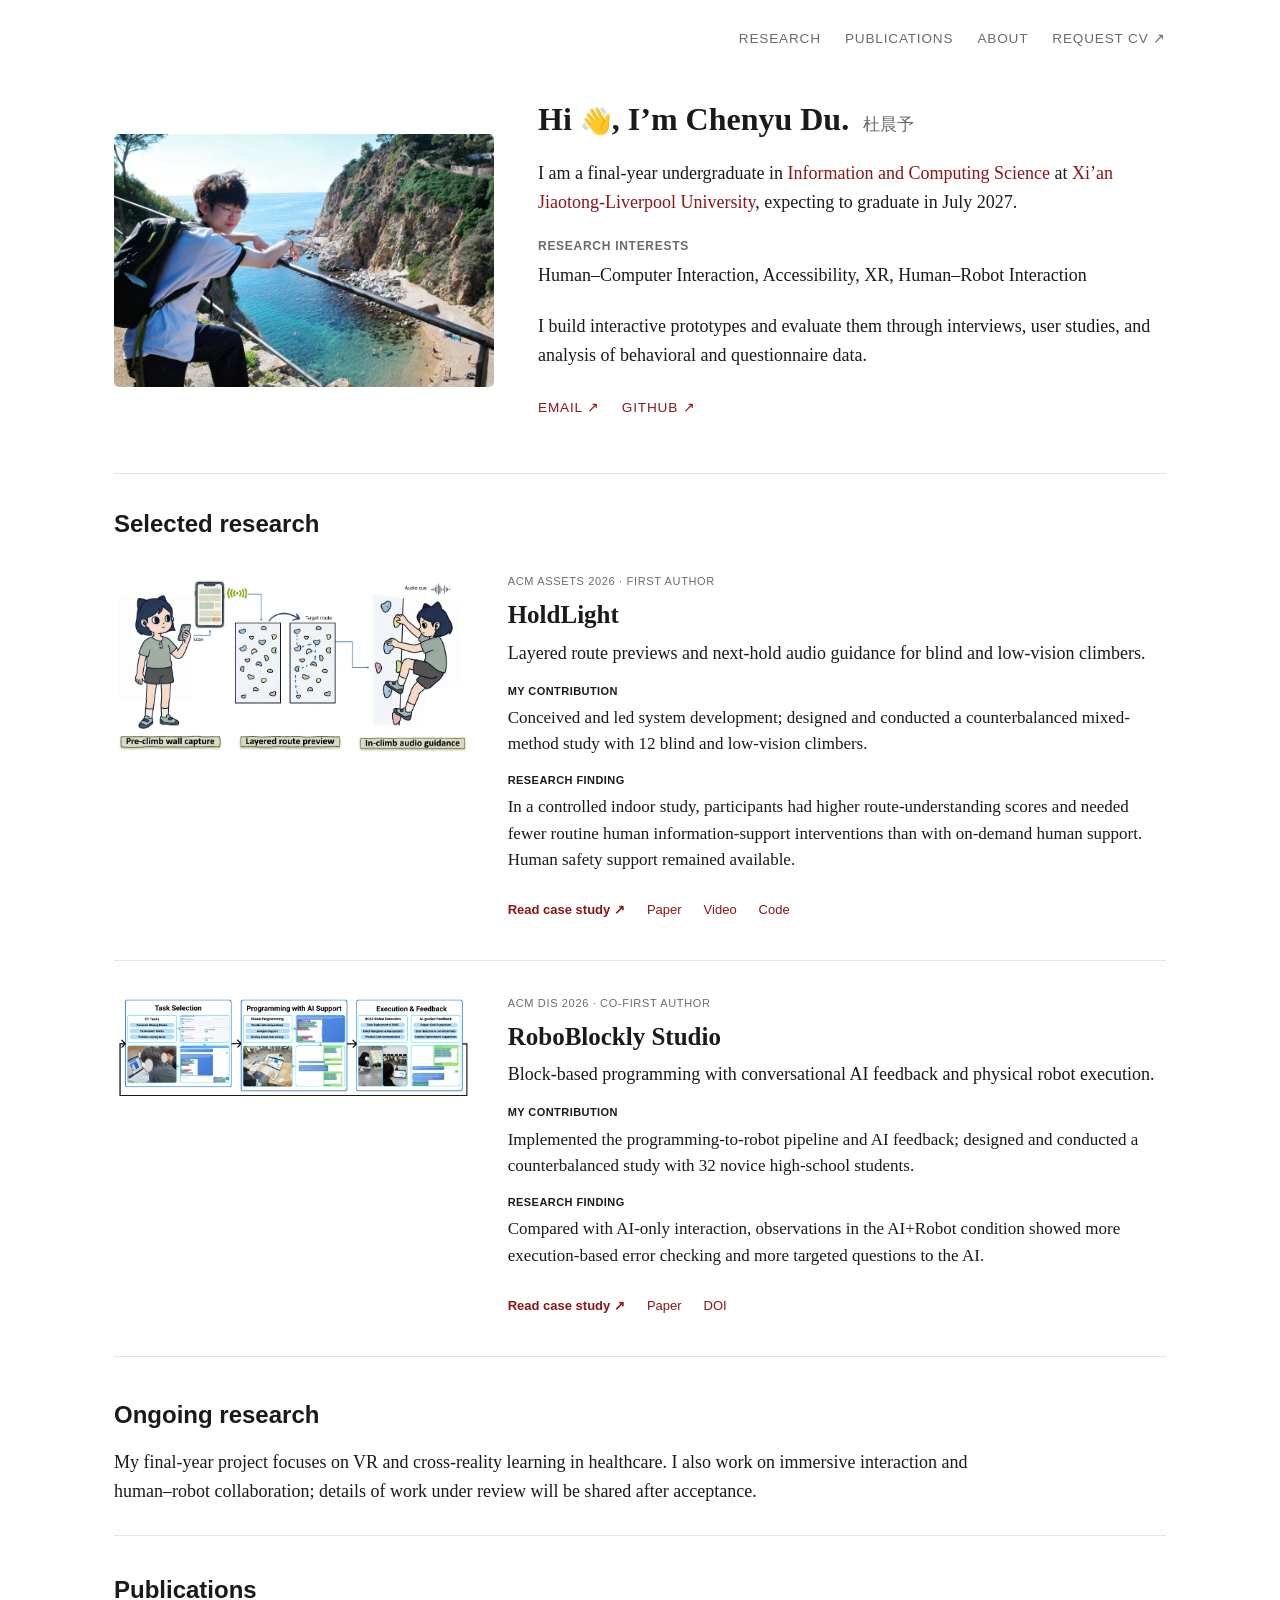
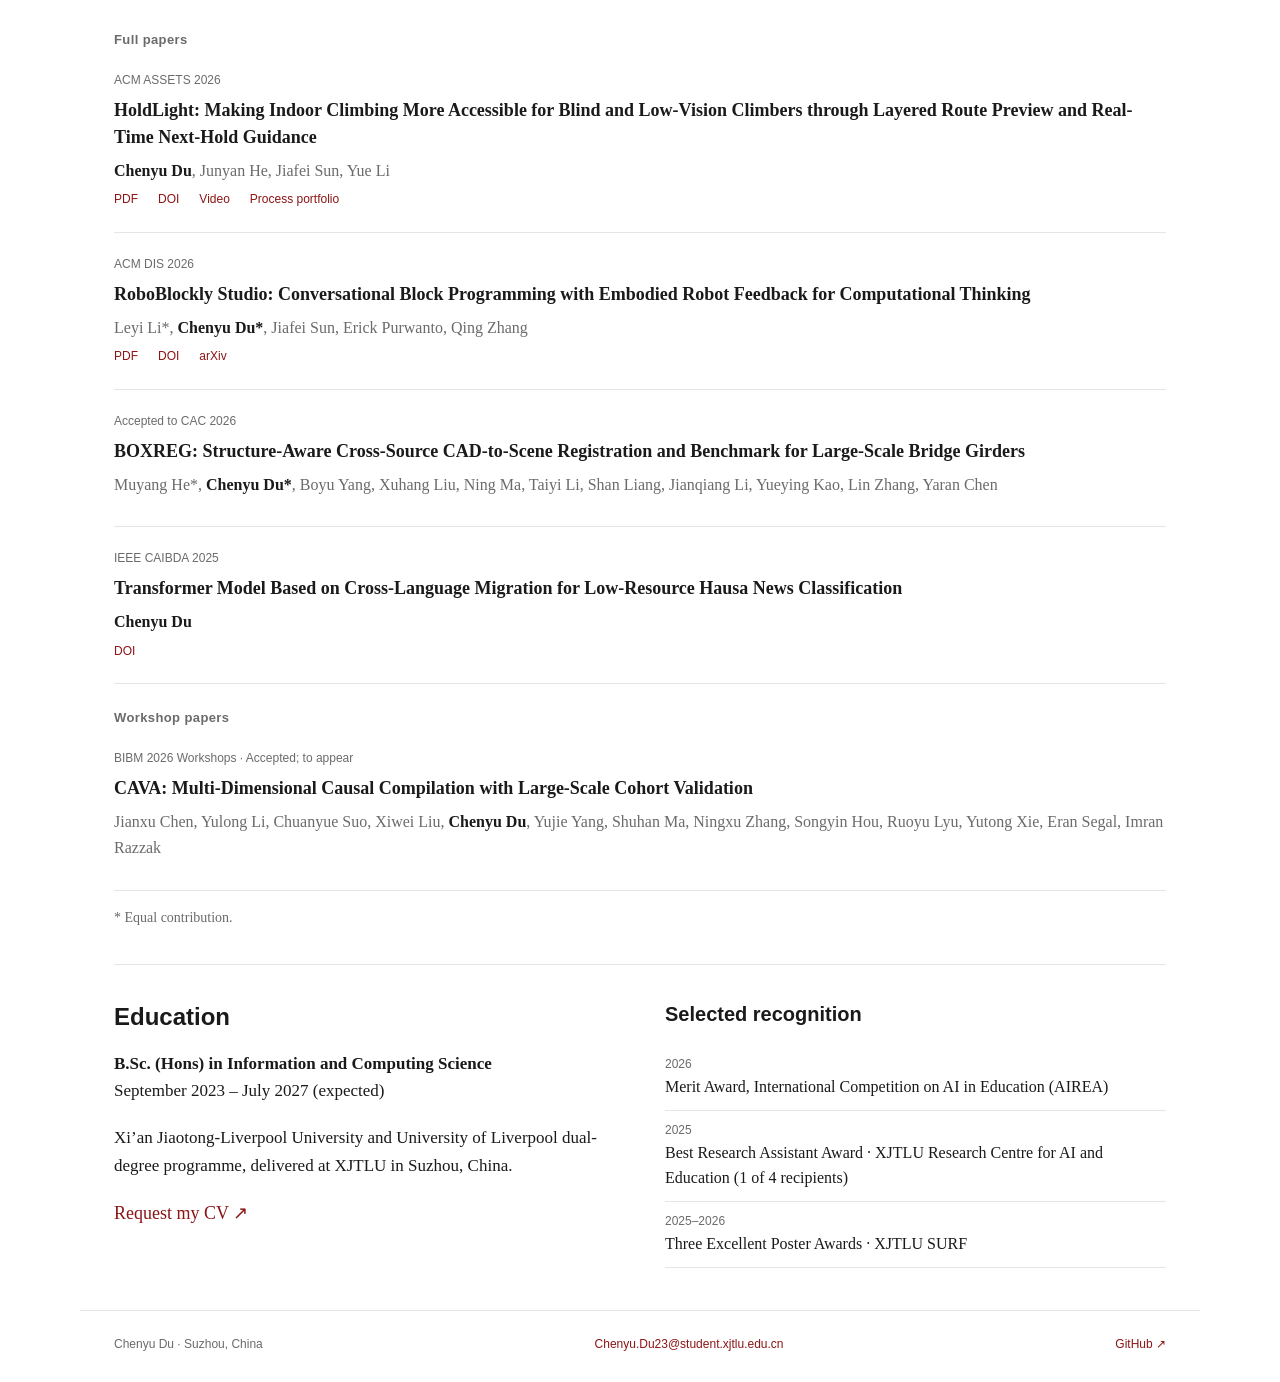
==== commit 6966391a: "Highlight degree subject in homepage accent color" ====
--- a/index.html
+++ b/index.html
@@ -30,7 +30,7 @@
 <section class="intro" aria-labelledby="intro-title">
 <h1 id="intro-title" class="intro-greeting">Hi <span class="wave" aria-hidden="true">👋</span>, I’m <span class="greeting-name">Chenyu Du.</span> <span class="chinese-name" lang="zh">杜晨予</span></h1>
 <div class="intro-copy">
-<p class="lead">I am a final-year undergraduate in Information and Computing Science at <a href="https://www.xjtlu.edu.cn/en">Xi’an Jiaotong-Liverpool University</a>, expecting to graduate in July 2027.</p>
+<p class="lead">I am a final-year undergraduate in <span class="accent-text">Information and Computing Science</span> at <a href="https://www.xjtlu.edu.cn/en">Xi’an Jiaotong-Liverpool University</a>, expecting to graduate in July 2027.</p>
 <div class="interests"><h2>Research interests</h2><p>Human–Computer Interaction, Accessibility, XR, Human–Robot Interaction</p></div>
 <p>I build interactive prototypes and evaluate them through interviews, user studies, and analysis of behavioral and questionnaire data.</p>
 <div class="links">
--- a/styles.css
+++ b/styles.css
@@ -26,6 +26,7 @@
 .chinese-name{font-family:var(--sans);font-size:17px;font-weight:400;color:var(--muted);white-space:nowrap;margin-left:6px}
 .wave{font-family:'Segoe UI Emoji','Apple Color Emoji',sans-serif;font-size:.8em}
 .intro-copy{grid-area:copy;min-width:0}
+.accent-text{color:var(--accent)}
 .lead{font-size:18px;line-height:1.6}
 .portrait{grid-area:portrait;align-self:center}
 .portrait img{width:100%;border-radius:5px}
